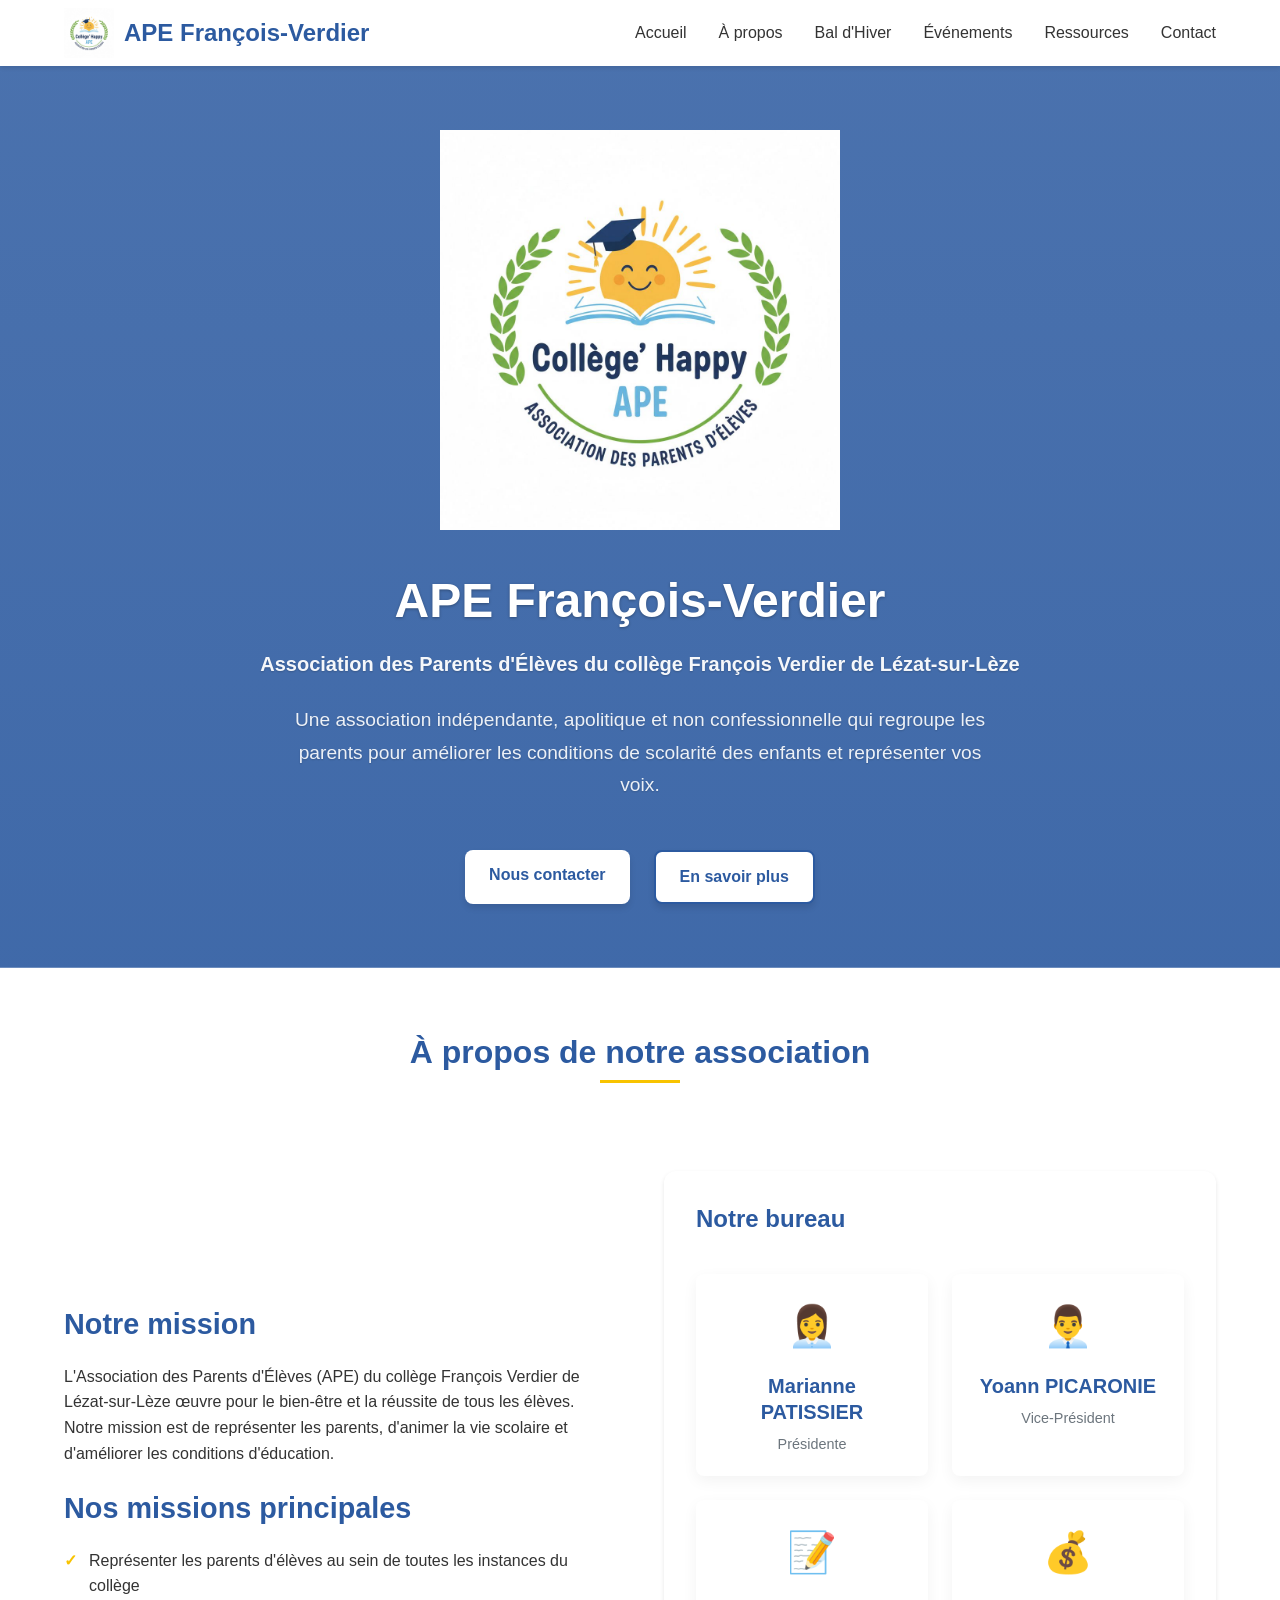
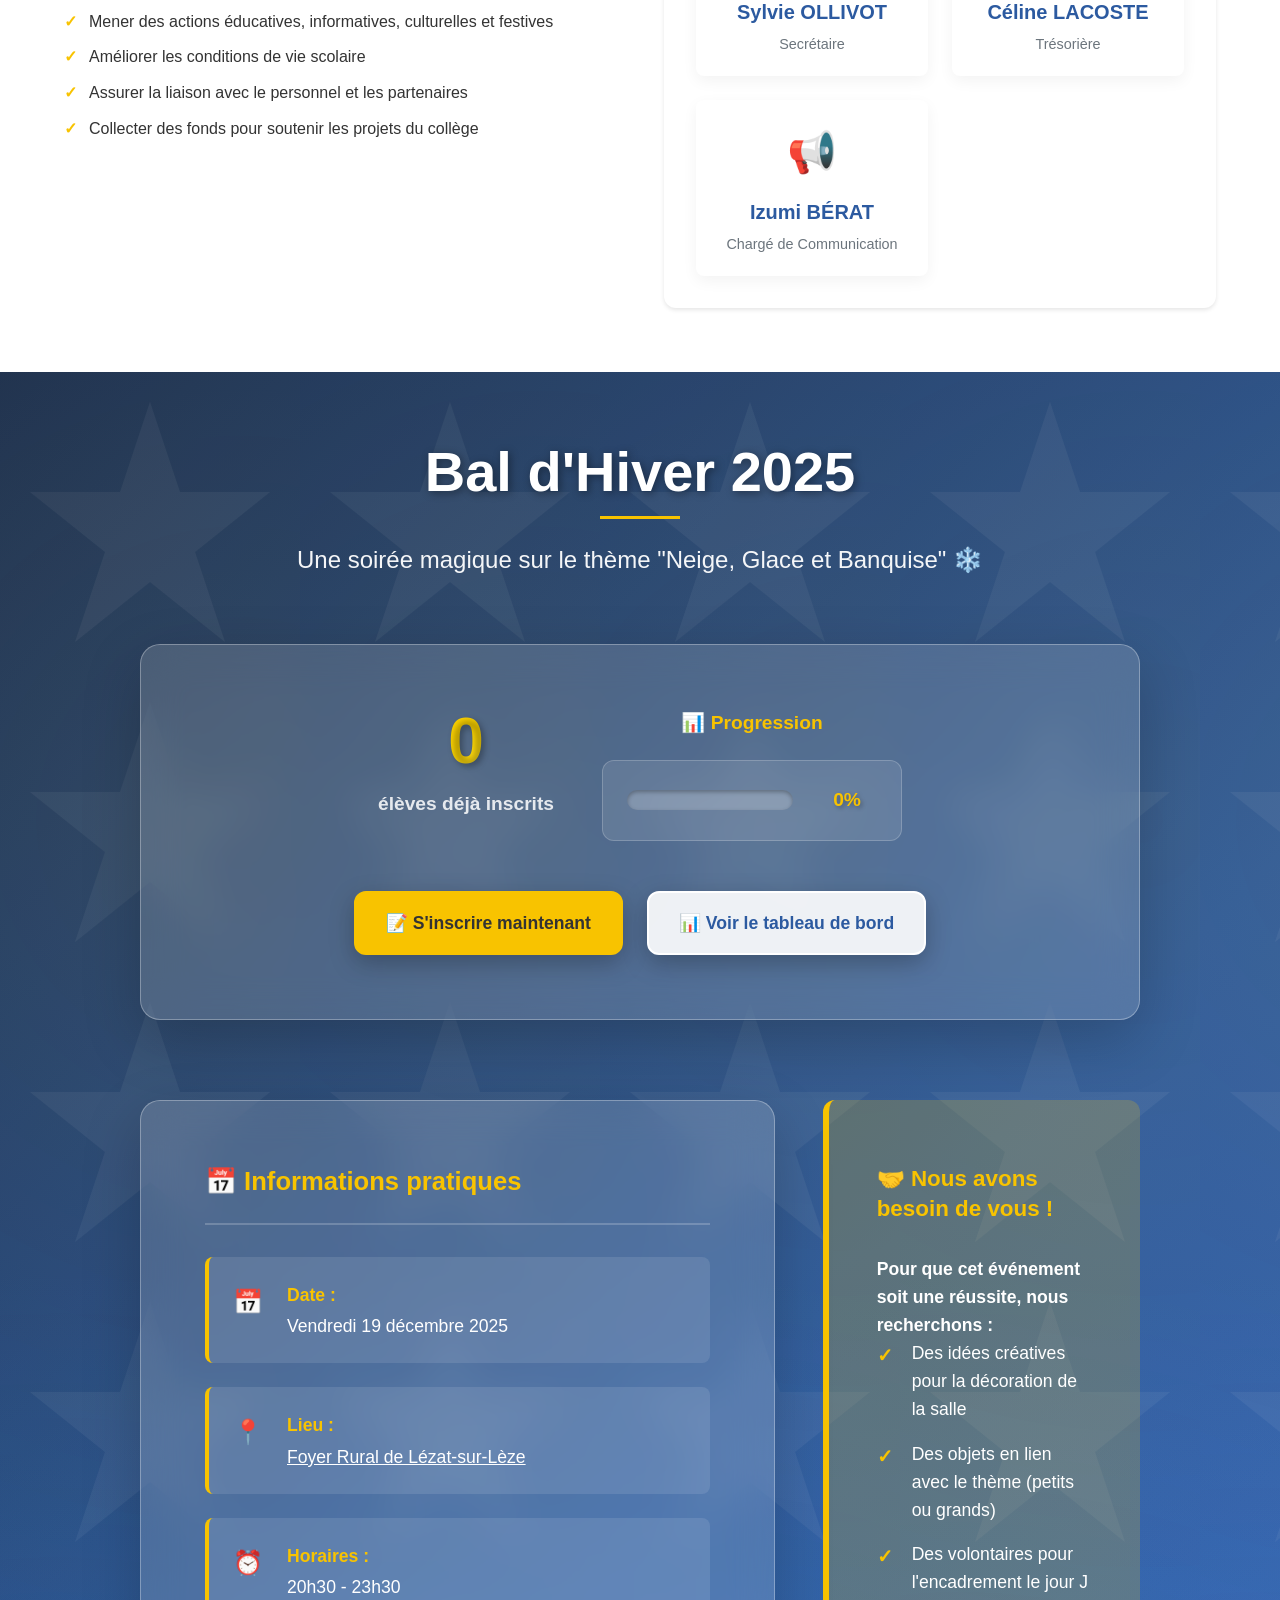
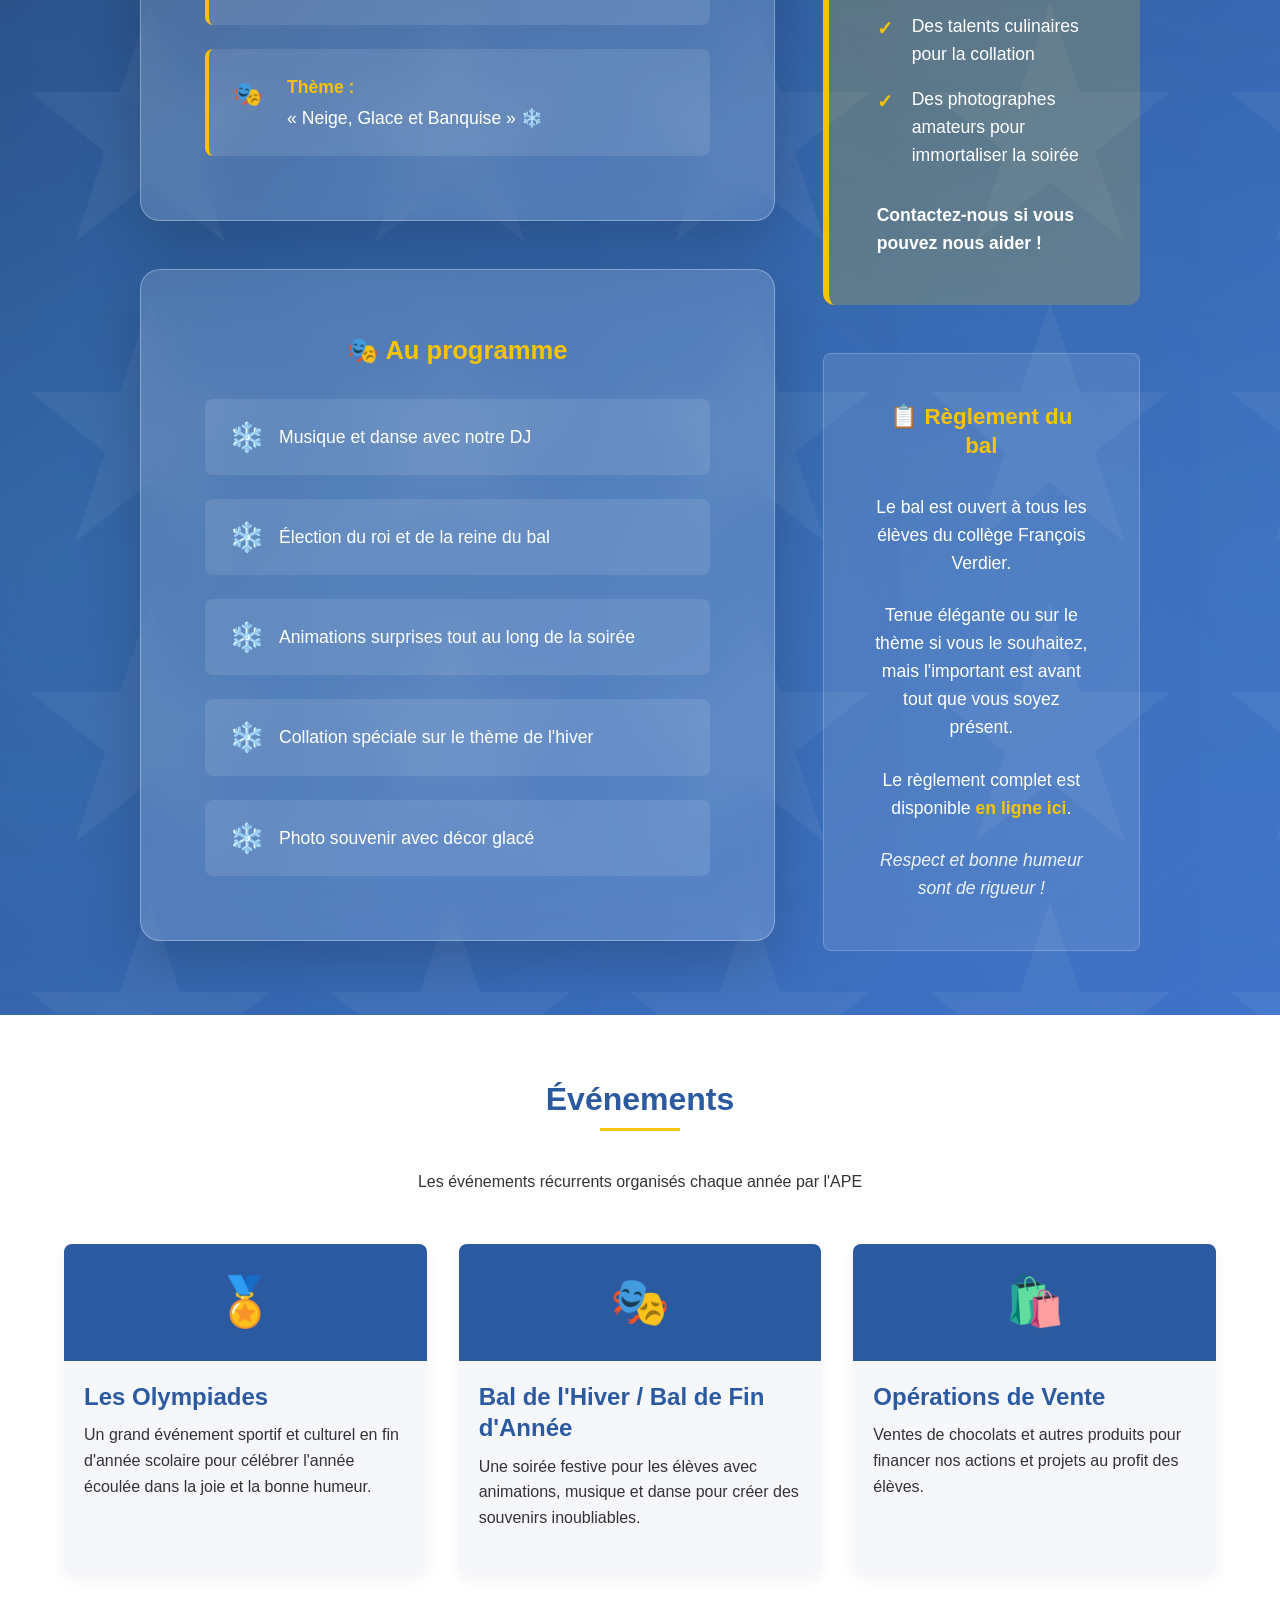
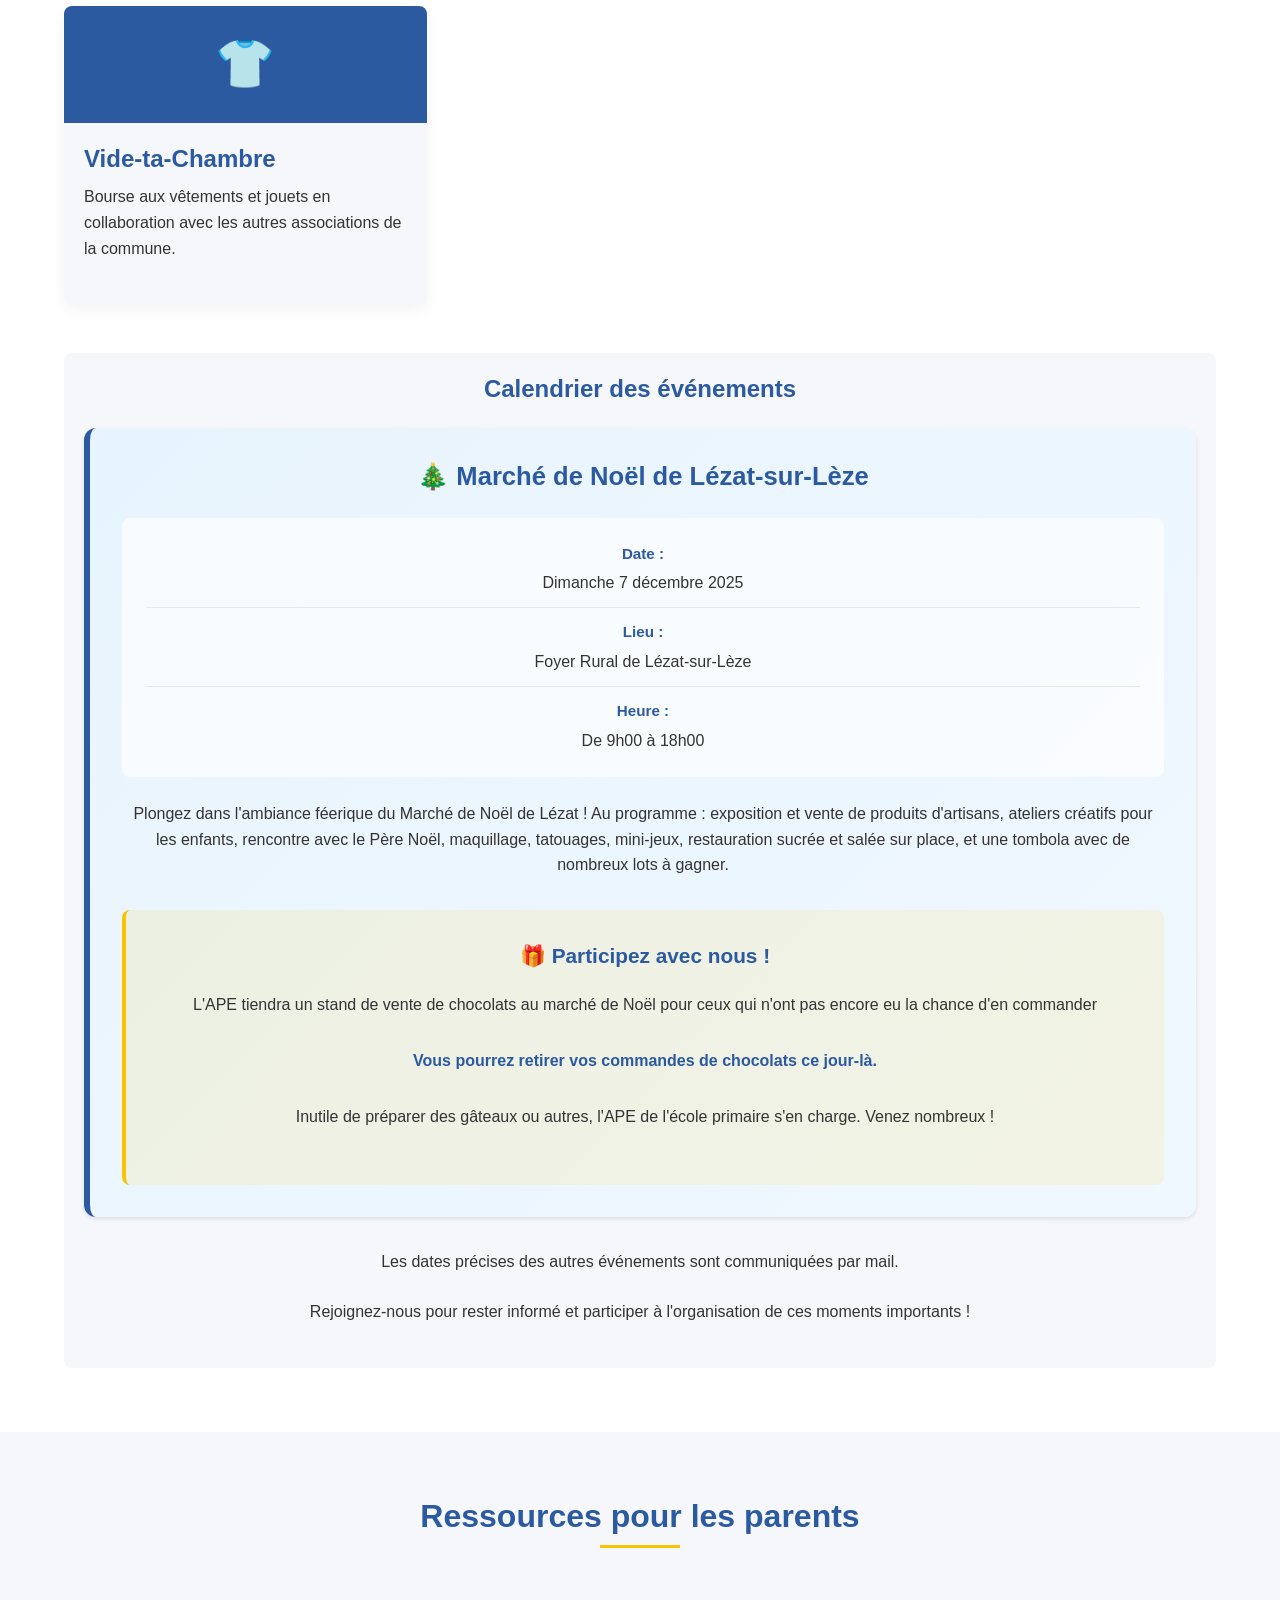
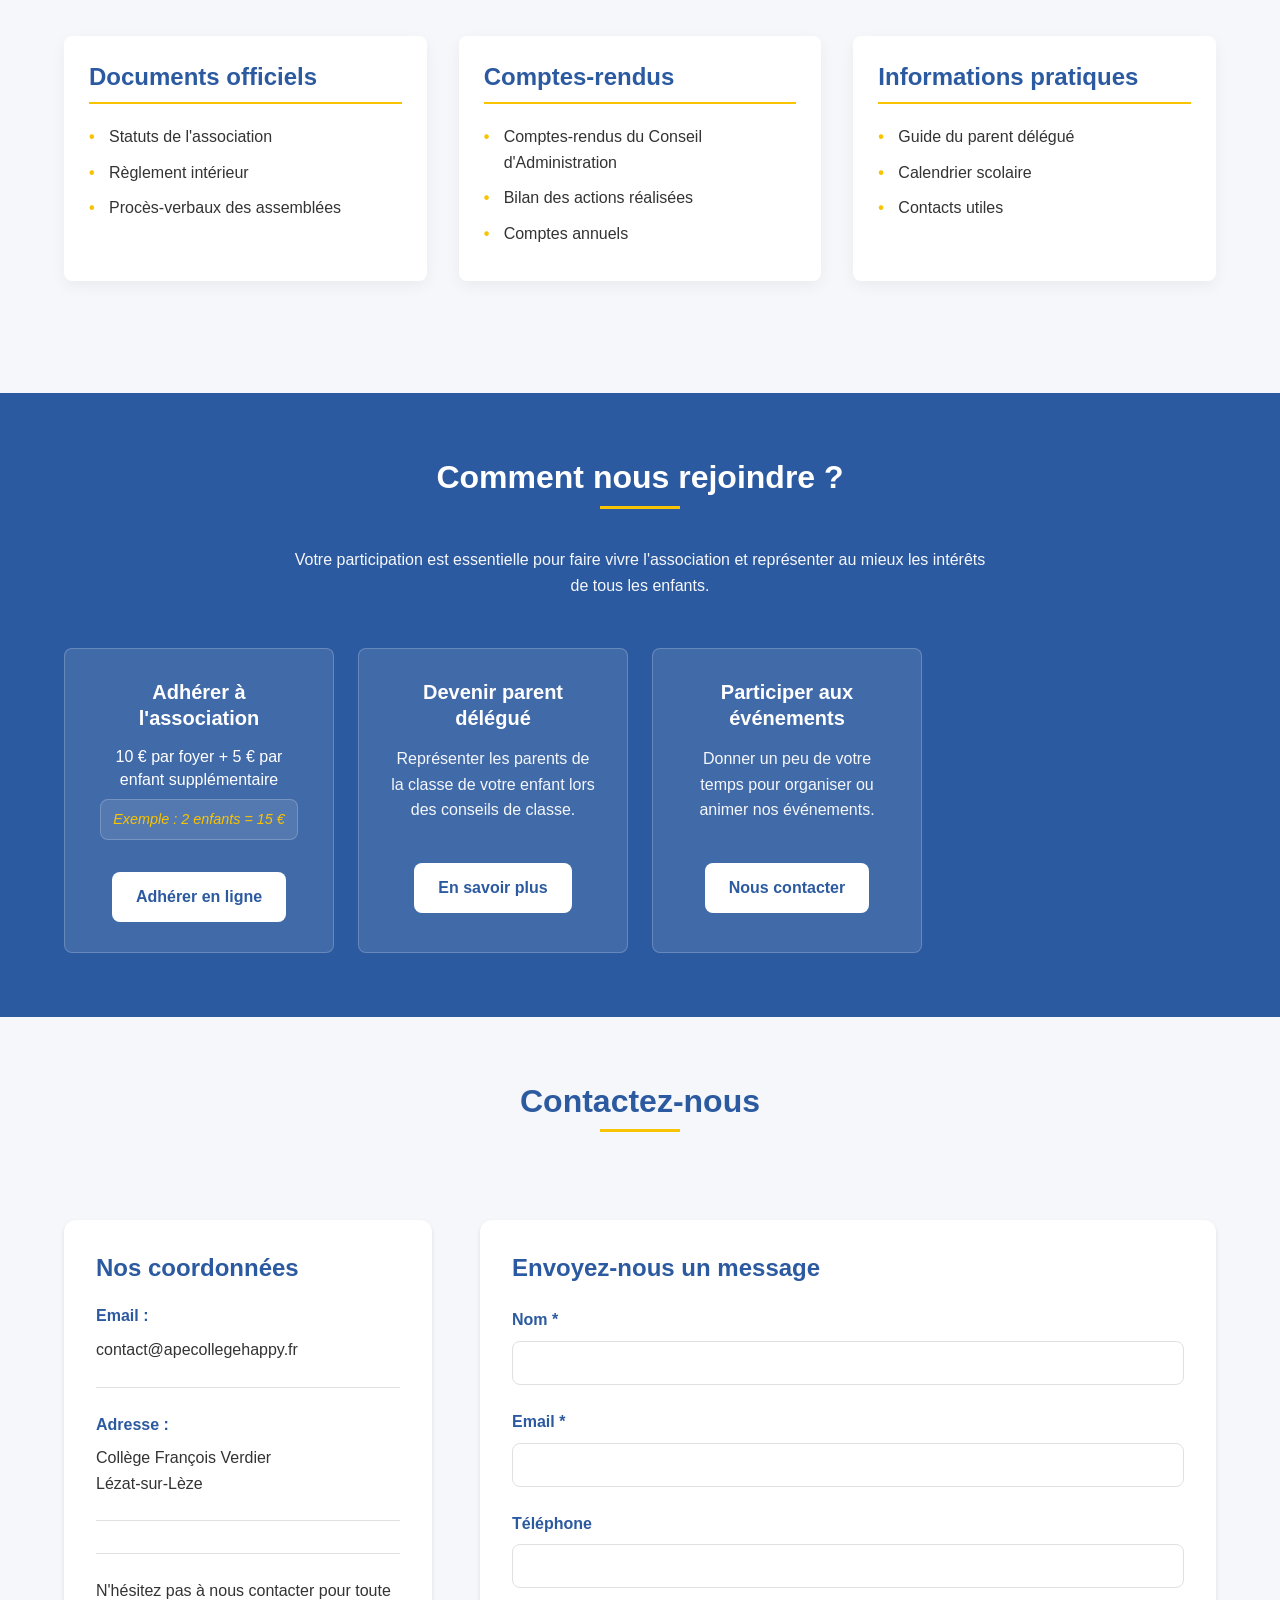
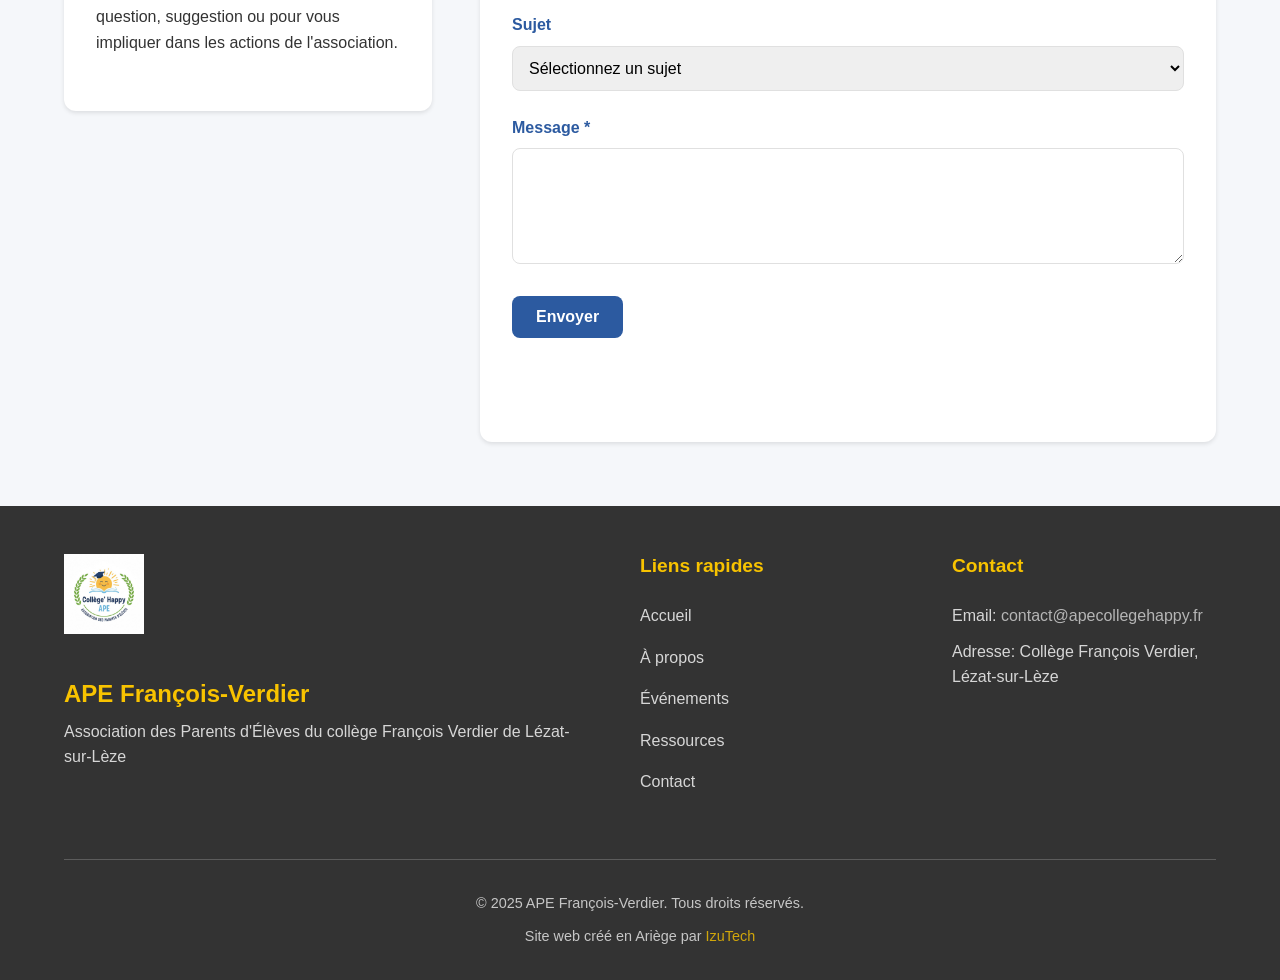
==== index.html @ 696722e6 "Update index.html" ====
<!DOCTYPE html>
<html lang="fr">
<head>
    <meta charset="UTF-8">
    <meta name="viewport" content="width=device-width, initial-scale=1.0">
    <meta name="theme-color" content="#2c5aa0">
    
    <!-- ESSENTIAL SEO IMPROVEMENTS -->
    <meta name="description" content="APE François-Verdier - Association des Parents d'Élèves du collège François Verdier à Lézat-sur-Lèze. Informations, événements, adhésion et contact pour les parents.">
    
    <link rel="preload" href="images/logo.png" as="image">

    <!-- Favicon -->
    <link rel="icon" type="image/png" href="images/logo.png">
    <link rel="apple-touch-icon" href="images/logo.png">
    <link rel="icon" type="image/x-icon" href="images/favicon.ico">
    <link rel="shortcut icon" href="images/favicon.ico" type="image/x-icon">
    
    <!-- Fonts -->
    <link rel="preconnect" href="https://fonts.googleapis.com">
    <link rel="preconnect" href="https://fonts.gstatic.com" crossorigin>
    <link href="https://fonts.googleapis.com/css2?family=Nunito:wght@400;600;700&family=Lato:wght@300;400;700&display=swap" rel="stylesheet">
    
    <!-- CSS -->
    <link rel="stylesheet" href="styles/main.css">
    
    <!-- OPTIMIZED TITLE - Clear hierarchy with location -->
    <title>APE François-Verdier - Association Parents d'Élèves | Collège Lézat-sur-Lèze</title>
</head>
<body>
    <!-- Skip to main content -->
    <a href="#main-content" class="skip-link">Aller au contenu principal</a>
    
    <!-- CLEAN ORIGINAL NAVIGATION - Better for homepage -->
    <header class="header">
        <div class="container">
            <div class="header-content">
                <div class="logo">
                    <img src="images/logo.png" alt="APE François-Verdier - Association des Parents d'Élèves" width="50" height="50">
                    <h1>APE François-Verdier</h1>
                </div>
                <button class="menu-toggle" aria-label="Ouvrir le menu" aria-expanded="false">
                    <span></span>
                    <span></span>
                    <span></span>
                </button>
                <nav class="navigation" aria-label="Navigation principale">
                    <ul class="nav-list">
                        <li><a href="#accueil" class="nav-link">Accueil</a></li>
                        <li><a href="#a-propos" class="nav-link">À propos</a></li>
                        <li><a href="#bal-d-hiver" class="nav-link">Bal d'Hiver</a></li>
                        <li><a href="#evenements" class="nav-link">Événements</a></li>
                        <li><a href="#ressources" class="nav-link">Ressources</a></li>
                        <li><a href="#contact" class="nav-link">Contact</a></li>
                    </ul>
                </nav>
            </div>
        </div>
    </header>

    <main id="main-content">
        <!-- Hero Section -->
        <section id="accueil" class="hero">
            <div class="container">
                <div class="hero-content">
                    <div class="hero-logo">
                        <img src="images/logo.png" alt="APE François-Verdier - Association des Parents d'Élèves" width="400" height="400">
                    </div>
                    <h1>APE François-Verdier</h1>
                    <p class="hero-subtitle">Association des Parents d'Élèves du collège François Verdier de Lézat-sur-Lèze</p>
                    <p class="hero-description">Une association indépendante, apolitique et non confessionnelle qui regroupe les parents pour améliorer les conditions de scolarité des enfants et représenter vos voix.</p>
                    <div class="hero-actions">
                        <a href="#contact" class="btn btn-primary">Nous contacter</a>
                        <a href="#a-propos" class="btn btn-secondary">En savoir plus</a>
                    </div>
                </div>
            </div>
        </section>

        <!-- About Section -->
        <section id="a-propos" class="about">
            <div class="container">
                <div class="section-header">
                    <h2>À propos de notre association</h2>
                </div>
                <div class="about-content">
                    <div class="about-text">
                        <h3>Notre mission</h3>
                        <p>L'Association des Parents d'Élèves (APE) du collège François Verdier de Lézat-sur-Lèze œuvre pour le bien-être et la réussite de tous les élèves. Notre mission est de représenter les parents, d'animer la vie scolaire et d'améliorer les conditions d'éducation.</p>
                        
                        <div class="missions">
                            <h3>Nos missions principales</h3>
                            <ul class="missions-list">
                                <li>Représenter les parents d'élèves au sein de toutes les instances du collège</li>
                                <li>Mener des actions éducatives, informatives, culturelles et festives</li>
                                <li>Améliorer les conditions de vie scolaire</li>
                                <li>Assurer la liaison avec le personnel et les partenaires</li>
                                <li>Collecter des fonds pour soutenir les projets du collège</li>
                            </ul>
                        </div>
                    </div>
                    
                    <div class="team-section">
                        <h3>Notre bureau</h3>
                        <div class="team-grid">
                            <div class="team-member">
                                <div class="member-icon">👩‍💼</div>
                                <h4>Marianne PATISSIER</h4>
                                <p>Présidente</p>
                            </div>
                            <div class="team-member">
                                <div class="member-icon">👨‍💼</div>
                                <h4>Yoann PICARONIE</h4>
                                <p>Vice-Président</p>
                            </div>
                            <div class="team-member">
                                <div class="member-icon">📝</div>
                                <h4>Sylvie OLLIVOT</h4>
                                <p>Secrétaire</p>
                            </div>
                            <div class="team-member">
                                <div class="member-icon">💰</div>
                                <h4>Céline LACOSTE</h4>
                                <p>Trésorière</p>
                            </div>
                            <div class="team-member">
                                <div class="member-icon">📢</div>
                                <h4>Izumi BÉRAT</h4>
                                <p>Chargé de Communication</p>
                            </div>
                        </div>
                    </div>
                </div>
            </div>
        </section>
        
       <!-- Bal d'Hiver Section -->
        <section id="bal-d-hiver" class="bal-section">
            <div class="container">
                <div class="section-header">
                    <h2>Bal d'Hiver 2025</h2>
                    <p>Une soirée magique sur le thème "Neige, Glace et Banquise" ❄️</p>
                </div>
                
                <div class="bal-hero-single">
                    <!-- Registration Banner -->
                    <div class="registration-banner">
                        <div class="registration-stats">
                            <div class="counter-display">
                                <div class="counter-number" id="bal-total-registrations">0</div>
                                <p class="counter-label">élèves déjà inscrits</p>
                            </div>
                            <div class="progress-section">
                                <h4>📊 Progression</h4>
                                <div class="counter-progress">
                                    <div class="progress-bar">
                                        <div class="progress-fill" id="bal-progress-fill"></div>
                                    </div>
                                    <span id="bal-progress-text">0%</span>
                                </div>
                            </div>
                        </div>
                        
                        <div class="registration-actions-compact">
                            <a href="/inscription-bal-2025.html" class="btn btn-primary" target="_blank" rel="noopener">
                                📝 S'inscrire maintenant
                            </a>
                            <a href="dashboard.html" class="btn btn-secondary">
                                📊 Voir le tableau de bord
                            </a>
                        </div>
                    </div>
                    
                    <!-- Content Grid -->
                    <div class="bal-content-grid">
                        <!-- Main Content -->
                        <div class="bal-main-content">
                            <!-- Event Details -->
                            <div class="event-details-card">
                                <div class="event-details-header">
                                    <h3>📅 Informations pratiques</h3>
                                </div>
                                <div class="details-grid">
                                    <div class="detail-item">
                                        <div class="detail-icon">📅</div>
                                        <div class="detail-content">
                                            <strong>Date :</strong>
                                            <span>Vendredi 19 décembre 2025</span>
                                        </div>
                                    </div>
                                    <div class="detail-item">
                                        <div class="detail-icon">📍</div>
                                        <div class="detail-content">
                                            <strong>Lieu :</strong>
                                            <span><a href="https://maps.app.goo.gl/Zr9aNzRpJP9hLUvaA" target="_blank" rel="noopener noreferrer" style="color: inherit; text-decoration: underline;">Foyer Rural de Lézat-sur-Lèze</a></span>
                                        </div>
                                    </div>
                                    <div class="detail-item">
                                        <div class="detail-icon">⏰</div>
                                        <div class="detail-content">
                                            <strong>Horaires :</strong>
                                            <span>20h30 - 23h30</span>
                                        </div>
                                    </div>
                                    <div class="detail-item">
                                        <div class="detail-icon">🎭</div>
                                        <div class="detail-content">
                                            <strong>Thème :</strong>
                                            <span>« Neige, Glace et Banquise » ❄️</span>
                                        </div>
                                    </div>
                                </div>
                            </div>
                            
                            <!-- Program Section -->
                            <div class="program-section">
                                <h3>🎭 Au programme</h3>
                                <ul class="program-list">
                                    <li>Musique et danse avec notre DJ</li>
                                    <li>Élection du roi et de la reine du bal</li>
                                    <li>Animations surprises tout au long de la soirée</li>
                                    <li>Collation spéciale sur le thème de l'hiver</li>
                                    <li>Photo souvenir avec décor glacé</li>
                                </ul>
                            </div>
                        </div>
                        
                        <!-- Sidebar -->
                        <div class="bal-sidebar">
                            <!-- Help Request -->
                            <div class="help-request">
                                <h4>🤝 Nous avons besoin de vous !</h4>
                                <p>Pour que cet événement soit une réussite, nous recherchons :</p>
                                <ul>
                                    <li>Des idées créatives pour la décoration de la salle</li>
                                    <li>Des objets en lien avec le thème (petits ou grands)</li>
                                    <li>Des volontaires pour l'encadrement le jour J</li>
                                    <li>Des talents culinaires pour la collation</li>
                                    <li>Des photographes amateurs pour immortaliser la soirée</li>
                                </ul>
                                <p><strong>Contactez-nous si vous pouvez nous aider !</strong></p>
                            </div>
                            
                            <!-- Rules Section -->
                            <div class="rules-section">
                                <h4>📋 Règlement du bal</h4>
                                <p>Le bal est ouvert à tous les élèves du collège François Verdier.</p>
                                <p>Tenue élégante ou sur le thème si vous le souhaitez, mais l'important est avant tout que vous soyez présent.</p>
                                <p>Le règlement complet est disponible <a href="https://apecollegehappy.fr/reglement-bal-hiver-2025" target="_blank" rel="noopener" style="color: var(--accent); text-decoration: none; font-weight: 600;">en ligne ici</a>.</p>
                                <p><em>Respect et bonne humeur sont de rigueur !</em></p>
                            </div>
                        </div>
                    </div>
                </div>
            </div>
        </section>
        
        <!-- Events Section -->
        <section id="evenements" class="events">
            <div class="container">
                <div class="section-header">
                    <h2>Événements</h2>
                    <p>Les événements récurrents organisés chaque année par l'APE</p>
                </div>
                <div class="events-grid">
                    <div class="event-card">
                        <div class="event-icon">🏅</div>
                        <div class="event-content">
                            <h3>Les Olympiades</h3>
                            <p>Un grand événement sportif et culturel en fin d'année scolaire pour célébrer l'année écoulée dans la joie et la bonne humeur.</p>
                        </div>
                    </div>
                    <div class="event-card">
                        <div class="event-icon">🎭</div>
                        <div class="event-content">
                            <h3>Bal de l'Hiver / Bal de Fin d'Année</h3>
                            <p>Une soirée festive pour les élèves avec animations, musique et danse pour créer des souvenirs inoubliables.</p>
                        </div>
                    </div>
                    <div class="event-card">
                        <div class="event-icon">🛍️</div>
                        <div class="event-content">
                            <h3>Opérations de Vente</h3>
                            <p>Ventes de chocolats et autres produits pour financer nos actions et projets au profit des élèves.</p>
                        </div>
                    </div>
                    <div class="event-card">
                        <div class="event-icon">👕</div>
                        <div class="event-content">
                            <h3>Vide-ta-Chambre</h3>
                            <p>Bourse aux vêtements et jouets en collaboration avec les autres associations de la commune.</p>
                        </div>
                    </div>
                </div>
                
                <div class="calendar-section">
                <h3>Calendrier des événements</h3>
                <div class="noel-event">
                    <h4>🎄 Marché de Noël de Lézat-sur-Lèze</h4>
                    <div class="event-details">
                        <div class="detail-row">
                            <span class="detail-label">Date :</span>
                            <span class="detail-value">Dimanche 7 décembre 2025</span>
                        </div>
                        <div class="detail-row">
                            <span class="detail-label">Lieu :</span>
                            <span class="detail-value">Foyer Rural de Lézat-sur-Lèze</span>
                        </div>
                        <div class="detail-row">
                            <span class="detail-label">Heure :</span>
                            <span class="detail-value">De 9h00 à 18h00</span>
                        </div>
                    </div>
                    <div class="event-description">
                        <p>Plongez dans l'ambiance féerique du Marché de Noël de Lézat ! Au programme : exposition et vente de produits d'artisans, ateliers créatifs pour les enfants, rencontre avec le Père Noël, maquillage, tatouages, mini-jeux, restauration sucrée et salée sur place, et une tombola avec de nombreux lots à gagner.</p>
                    </div>
                    
                    <div class="participation-call">
                        <h5>🎁 Participez avec nous !</h5>
                        <p>L'APE tiendra un stand de vente de chocolats au marché de Noël pour ceux qui n'ont pas encore eu la chance d'en commander</p>
                        <p><strong>Vous pourrez retirer vos commandes de chocolats ce jour-là.</strong></p>
                        <p>Inutile de préparer des gâteaux ou autres, l'APE de l'école primaire s'en charge. Venez nombreux !</p>
                    </div>
                </div>
                <p>Les dates précises des autres événements sont communiquées par mail.</p>
                <p>Rejoignez-nous pour rester informé et participer à l'organisation de ces moments importants !</p>
            </div>
        </section>

        <!-- Resources Section -->
        <section id="ressources" class="resources">
            <div class="container">
                <div class="section-header">
                    <h2>Ressources pour les parents</h2>
                </div>
                <div class="resources-grid">
                    <div class="resource-card">
                        <h3>Documents officiels</h3>
                        <ul class="resource-list">
                            <li>Statuts de l'association</li>
                            <li>Règlement intérieur</li>
                            <li>Procès-verbaux des assemblées</li>
                        </ul>
                    </div>
                    <div class="resource-card">
                        <h3>Comptes-rendus</h3>
                        <ul class="resource-list">
                            <li>Comptes-rendus du Conseil d'Administration</li>
                            <li>Bilan des actions réalisées</li>
                            <li>Comptes annuels</li>
                        </ul>
                    </div>
                    <div class="resource-card">
                        <h3>Informations pratiques</h3>
                        <ul class="resource-list">
                            <li>Guide du parent délégué</li>
                            <li>Calendrier scolaire</li>
                            <li>Contacts utiles</li>
                        </ul>
                    </div>
                </div>
            </div>
        </section>

        <!-- Join Section -->
        <section class="join">
            <div class="container">
                <div class="section-header">
                    <h2>Comment nous rejoindre ?</h2>
                    <p>Votre participation est essentielle pour faire vivre l'association et représenter au mieux les intérêts de tous les enfants.</p>
                </div>
                <div class="get-involved">
                    <div class="involvement-options">
                        <div class="involvement-option">
                            <h4>Adhérer à l'association</h4>
                            <div class="pricing-compact">
                                <div class="pricing-details">10 € par foyer + 5 € par enfant supplémentaire</div>
                                <div class="pricing-example">Exemple : 2 enfants = 15 €</div>
                            </div>
                            <a href="https://forms.gle/ZmdAJbNqXuFoZiEKA" class="btn btn-primary" target="_blank" rel="noopener">Adhérer en ligne</a>
                        </div>
                        <div class="involvement-option">
                            <h4>Devenir parent délégué</h4>
                            <p>Représenter les parents de la classe de votre enfant lors des conseils de classe.</p>
                            <a href="#contact" class="btn btn-primary">En savoir plus</a>
                        </div>
                        <div class="involvement-option">
                            <h4>Participer aux événements</h4>
                            <p>Donner un peu de votre temps pour organiser ou animer nos événements.</p>
                            <a href="#contact" class="btn btn-primary">Nous contacter</a>
                        </div>
                    </div>
                </div>
            </div>
        </section>

        <!-- Contact Section -->
        <section id="contact" class="contact">
            <div class="container">
                <div class="section-header">
                    <h2>Contactez-nous</h2>
                </div>
                <div class="contact-content">
                    <div class="contact-info">
                        <h3>Nos coordonnées</h3>
                        <div class="contact-item">
                            <strong>Email :</strong>
                            <a href="mailto:contact@apecollegehappy.fr">contact@apecollegehappy.fr</a>
                        </div>
                        <div class="contact-item">
                            <strong>Adresse :</strong>
                            <span>Collège François Verdier<br>Lézat-sur-Lèze</span>
                        </div>
                        <div class="contact-note">
                            <p>N'hésitez pas à nous contacter pour toute question, suggestion ou pour vous impliquer dans les actions de l'association.</p>
                        </div>
                    </div>
                    
                    <div class="contact-form-container">
                        <h3>Envoyez-nous un message</h3>
                        <form id="contact-form" class="contact-form" action="https://formspree.io/f/xanaqpvq" method="POST">
                            <div class="form-group">
                                <label for="name">Nom *</label>
                                <input type="text" id="name" name="name" required>
                            </div>
                            
                            <div class="form-group">
                                <label for="email">Email *</label>
                                <input type="email" id="email" name="email" required>
                            </div>
                            
                            <div class="form-group">
                                <label for="phone">Téléphone</label>
                                <input type="tel" id="phone" name="phone">
                            </div>
                            
                            <div class="form-group">
                                <label for="subject">Sujet</label>
                                <select id="subject" name="subject">
                                    <option value="">Sélectionnez un sujet</option>
                                    <option value="adhesion">Adhésion à l'association</option>
                                    <option value="delegue">Devenir parent délégué</option>
                                    <option value="evenement">Participation à un événement</option>
                                    <option value="question">Question générale</option>
                                    <option value="suggestion">Suggestion</option>
                                </select>
                            </div>
                            
                            <div class="form-group">
                                <label for="message">Message *</label>
                                <textarea id="message" name="message" rows="5" required></textarea>
                            </div>
                            
                            <!-- Honeypot field for spam protection -->
                            <div class="form-group honeypot">
                                <label for="website">Site web</label>
                                <input type="text" id="website" name="website" tabindex="-1">
                            </div>
                            
                            <button type="submit" class="btn btn-primary">Envoyer</button>
                        </form>
                        <div id="form-message"></div>
                    </div>
                </div>
            </div>
        </section>
    </main>

    <!-- Footer -->
    <footer class="footer">
        <div class="container">
            <div class="footer-content">
                <div class="footer-about">
                    <div class="footer-logo">
                        <img src="images/logo.png" alt="APE François-Verdier" width="80" height="80">
                    </div>
                    <h3>APE François-Verdier</h3>
                    <p>Association des Parents d'Élèves du collège François Verdier de Lézat-sur-Lèze</p>
                </div>
                
                <div class="footer-links">
                    <h4>Liens rapides</h4>
                    <ul>
                        <li><a href="#accueil">Accueil</a></li>
                        <li><a href="#a-propos">À propos</a></li>
                        <li><a href="#evenements">Événements</a></li>
                        <li><a href="#ressources">Ressources</a></li>
                        <li><a href="#contact">Contact</a></li>
                    </ul>
                </div>
                
                <div class="footer-contact">
                    <h4>Contact</h4>
                    <p>Email: <a href="mailto:contact@apecollegehappy.fr">contact@apecollegehappy.fr</a></p>
                    <p>Adresse: Collège François Verdier, Lézat-sur-Lèze</p>
                </div>
            </div>
            
            <div class="footer-bottom">
                <p>&copy; 2025 APE François-Verdier. Tous droits réservés.</p>
                <div class="footer-attribution">
                    <p>Site web créé en Ariège par <a href="https://web.izutech.fr" target="_blank" rel="noopener">IzuTech</a></p>
                </div>
            </div>
        </div>
    </footer>

    <!-- JavaScript -->
    <script src="scripts/main.js?v=1.1"></script>
    <script src="scripts/bal-counter.js?v=1.0"></script>
    
    <!-- ESSENTIAL STRUCTURED DATA ONLY -->
    <script type="application/ld+json">
    {
        "@context": "https://schema.org",
        "@type": "Organization",
        "name": "APE François-Verdier",
        "description": "Association des Parents d'Élèves du collège François Verdier de Lézat-sur-Lèze",
        "url": "https://apecollegehappy.fr/",
        "email": "contact@apecollegehappy.fr",
        "address": {
            "@type": "PostalAddress",
            "addressLocality": "Lézat-sur-Lèze",
            "addressCountry": "FR"
        }
    }
    </script>
</body>
</html>
---- styles/main.css ----
/* CSS Variables - Blue Color Scheme with Yellow Accents */
:root {
    --primary: #2c5aa0;
    --secondary: #4a7bc8;
    --accent: #f8c300;
    --light: #f5f7fa;
    --dark: #333;
    --gray: #6c757d;
    --neutral-white: #FFFFFF;
    --neutral-light: #f5f7fa;
    --neutral-medium: #E0E0E0;
    --neutral-dark: #333333;
    --text-color: #333333;
    --background-color: #f5f7fa;
    
    /* Spacing */
    --spacing-xs: 0.5rem;
    --spacing-sm: 1rem;
    --spacing-md: 1.5rem;
    --spacing-lg: 2rem;
    --spacing-xl: 3rem;
    --spacing-xxl: 4rem;
    
    /* Typography */
    --font-heading: 'Segoe UI', Tahoma, Geneva, Verdana, sans-serif;
    --font-body: 'Segoe UI', Tahoma, Geneva, Verdana, sans-serif;
    
    /* Border radius */
    --border-radius: 8px;
    --border-radius-lg: 12px;
    
    /* Shadows */
    --shadow-sm: 0 2px 4px rgba(0,0,0,0.1);
    --shadow-md: 0 4px 8px rgba(0,0,0,0.12);
    --shadow-lg: 0 8px 16px rgba(0,0,0,0.15);
    
    /* Transitions */
    --transition: all 0.3s ease;
}

/* Reset and base styles */
* {
    margin: 0;
    padding: 0;
    box-sizing: border-box;
}

html {
    scroll-behavior: smooth;
}

body {
    font-family: var(--font-body);
    font-size: 1rem;
    line-height: 1.6;
    color: var(--text-color);
    background-color: var(--background-color);
}

.container {
    width: 100%;
    max-width: 1200px;
    margin: 0 auto;
    padding: 0 var(--spacing-md);
}

/* Skip link for accessibility */
.skip-link {
    position: absolute;
    top: -40px;
    left: 6px;
    background: var(--primary);
    color: white;
    padding: 8px;
    text-decoration: none;
    z-index: 100;
    border-radius: var(--border-radius);
}

.skip-link:focus {
    top: 6px;
}

/* Typography */
h1, h2, h3, h4, h5, h6 {
    font-family: var(--font-heading);
    font-weight: 700;
    line-height: 1.3;
    margin-bottom: var(--spacing-md);
    color: var(--primary);
}

h1 {
    font-size: 2.5rem;
}

h2 {
    font-size: 2rem;
    text-align: center;
    margin-bottom: var(--spacing-xl);
    position: relative;
    display: inline-block;
}

h2::after {
    content: '';
    position: absolute;
    bottom: -10px;
    left: 50%;
    transform: translateX(-50%);
    width: 80px;
    height: 3px;
    background-color: var(--accent);
}

.section-header {
    text-align: center;
    margin-bottom: 50px;
    width: 100%;
}

.section-header h2 {
    display: inline-block;
}

h3 {
    font-size: 1.5rem;
}

h4 {
    font-size: 1.25rem;
}

p {
    margin-bottom: var(--spacing-md);
}

/* Buttons */
.btn {
    display: inline-block;
    padding: 12px 24px;
    border: none;
    border-radius: var(--border-radius);
    font-family: var(--font-body);
    font-size: 1rem;
    font-weight: 600;
    text-decoration: none;
    text-align: center;
    cursor: pointer;
    transition: var(--transition);
}

.btn-primary {
    background-color: var(--primary);
    color: var(--neutral-white);
}

.btn-primary:hover {
    background-color: var(--secondary);
    transform: translateY(-2px);
    box-shadow: var(--shadow-md);
}

.btn-secondary {
    background-color: transparent;
    border: 2px solid var(--primary);
    color: var(--primary);
}

.btn-secondary:hover {
    background-color: var(--primary);
    color: var(--neutral-white);
    transform: translateY(-2px);
    box-shadow: var(--shadow-md);
}

/* Header with mobile scroll behavior - More compact */
.header {
    background-color: var(--neutral-white);
    box-shadow: var(--shadow-sm);
    position: sticky;
    top: 0;
    z-index: 100;
    transition: transform 0.3s ease;
    padding: 8px 0;
}

.header.hidden {
    transform: translateY(-100%);
}

.header-content {
    display: flex;
    justify-content: space-between;
    align-items: center;
    padding: 0;
}

.logo {
    display: flex;
    align-items: center;
}

.logo img {
    height: 50px;
    width: auto;
    margin-right: 10px;
    transition: height 0.3s ease;
}

.logo h1 {
    font-size: 1.5rem;
    color: var(--primary);
    margin-bottom: 0;
}

.menu-toggle {
    display: none;
    flex-direction: column;
    background: none;
    border: none;
    cursor: pointer;
    width: 30px;
    height: 24px;
    justify-content: space-between;
}

.menu-toggle span {
    display: block;
    height: 3px;
    width: 100%;
    background-color: var(--primary);
    border-radius: 2px;
    transition: var(--transition);
}

.nav-list {
    display: flex;
    list-style: none;
    gap: var(--spacing-lg);
}

.nav-link {
    color: var(--text-color);
    text-decoration: none;
    font-weight: 500;
    transition: var(--transition);
    position: relative;
    padding: 5px 0;
}

.nav-link:hover {
    color: var(--primary);
}

.nav-link::after {
    content: '';
    position: absolute;
    bottom: 0;
    left: 0;
    width: 0;
    height: 2px;
    background-color: var(--accent);
    transition: var(--transition);
}

.nav-link:hover::after {
    width: 100%;
}

/* Hero Section - Crisper white text */
.hero {
    background: linear-gradient(rgba(44, 90, 160, 0.85), rgba(44, 90, 160, 0.9)), url('https://images.unsplash.com/photo-1523050854058-8df90110c9f1?ixlib=rb-1.2.1&auto=format&fit=crop&w=1350&q=80');
    background-size: cover;
    background-position: center;
    color: var(--neutral-white);
    text-align: center;
    padding: var(--spacing-xxl) 0;
    position: relative;
    overflow: hidden;
}

.hero-logo {
    margin-bottom: var(--spacing-lg);
}

.hero-logo img {
    width: 400px;
    height: 400px;
    object-fit: contain;
    max-width: 80%;
    height: auto;
}

.hero h1 {
    color: var(--neutral-white);
    margin-bottom: var(--spacing-sm);
    position: relative;
    font-size: 3rem;
    text-shadow: 0 1px 3px rgba(0,0,0,0.3);
    font-weight: 700;
}

.hero-subtitle {
    font-size: 1.25rem;
    margin-bottom: var(--spacing-md);
    opacity: 0.95;
    position: relative;
    font-weight: 600;
    text-shadow: 0 1px 2px rgba(0,0,0,0.2);
}

.hero-description {
    max-width: 700px;
    margin: 0 auto var(--spacing-xl);
    font-size: 1.2rem;
    opacity: 0.9;
    position: relative;
    line-height: 1.7;
    text-shadow: 0 1px 2px rgba(0,0,0,0.2);
}

.hero-actions {
    display: flex;
    gap: var(--spacing-md);
    justify-content: center;
    flex-wrap: wrap;
    position: relative;
}

.hero .btn {
    background-color: white;
    color: var(--primary);
    font-weight: 600;
    box-shadow: 0 4px 6px rgba(0,0,0,0.1);
}

.hero .btn:hover {
    background-color: var(--accent);
    color: var(--dark);
    transform: translateY(-3px);
    box-shadow: 0 6px 12px rgba(0,0,0,0.15);
}

/* Sections common styles */
section {
    padding: var(--spacing-xxl) 0;
}

section:nth-child(even) {
    background-color: var(--neutral-white);
}

/* About Section */
.about-content {
    display: grid;
    grid-template-columns: 1fr 1fr;
    gap: var(--spacing-xl);
    align-items: center;
}

.about-text h3 {
    font-size: 1.8rem;
    color: var(--primary);
    margin-bottom: 20px;
}

.missions-list {
    margin-bottom: var(--spacing-lg);
    list-style: none;
    padding-left: 0;
}

.missions-list li {
    position: relative;
    padding-left: 25px;
    margin-bottom: 10px;
    line-height: 1.6;
    display: block;
}

.missions-list li::before {
    content: '✓';
    color: var(--accent);
    font-weight: bold;
    position: absolute;
    left: 0;
}

.team-section {
    background-color: var(--neutral-white);
    padding: var(--spacing-lg);
    border-radius: var(--border-radius-lg);
    box-shadow: var(--shadow-sm);
}

.team-grid {
    display: grid;
    grid-template-columns: repeat(auto-fill, minmax(200px, 1fr));
    gap: var(--spacing-md);
    margin-top: 40px;
}

.team-member {
    text-align: center;
    background-color: var(--neutral-white);
    padding: 20px;
    border-radius: var(--border-radius);
    box-shadow: 0 5px 15px rgba(0, 0, 0, 0.05);
    transition: var(--transition);
}

.team-member:hover {
    transform: translateY(-5px);
}

.member-icon {
    font-size: 2.5rem;
    color: var(--primary);
    margin-bottom: 15px;
}

.team-member h4 {
    margin-bottom: var(--spacing-xs);
    color: var(--primary);
}

.team-member p {
    color: var(--gray);
    font-size: 0.9rem;
    margin-bottom: 0;
}

/* Bal d'Hiver Section - Premium Single Column Layout */
.bal-section {
    background: linear-gradient(135deg, #1a2f52 0%, #2c5aa0 50%, #3d6ec8 100%);
    color: white;
    padding: var(--spacing-xxl) 0;
    position: relative;
    overflow: hidden;
}

.bal-section::before {
    content: '';
    position: absolute;
    top: 0;
    left: 0;
    right: 0;
    bottom: 0;
    background: 
        radial-gradient(circle at 20% 80%, rgba(120, 219, 226, 0.1) 0%, transparent 50%),
        radial-gradient(circle at 80% 20%, rgba(248, 195, 0, 0.08) 0%, transparent 50%),
        url('data:image/svg+xml,<svg xmlns="http://www.w3.org/2000/svg" viewBox="0 0 100 100" fill="white" opacity="0.05"><path d="M50 10L60 40H90L65 60L75 90L50 70L25 90L35 60L10 40H40Z"/></svg>');
    background-size: 300px;
    animation: snowflakes 30s linear infinite;
}

@keyframes snowflakes {
    0% { transform: translateY(-100px) rotate(0deg); }
    100% { transform: translateY(100vh) rotate(360deg); }
}

@keyframes shimmer {
    0% { left: -100%; }
    100% { left: 100%; }
}

.bal-section .section-header {
    position: relative;
    z-index: 2;
    text-align: center;
    margin-bottom: var(--spacing-xxl);
}

.bal-section .section-header h2 {
    color: white;
    font-size: 3.5rem;
    margin-bottom: var(--spacing-lg);
    text-shadow: 2px 2px 8px rgba(0,0,0,0.4);
    font-weight: 800;
}

.bal-section .section-header p {
    color: rgba(255,255,255,0.95);
    font-size: 1.5rem;
    max-width: 700px;
    margin: 0 auto;
    line-height: 1.6;
    font-weight: 300;
}

/* New Single Column Layout */
.bal-hero-single {
    display: flex;
    flex-direction: column;
    gap: var(--spacing-xl);
    max-width: 1000px;
    margin: 0 auto;
    position: relative;
    z-index: 2;
}

/* Registration Banner - Top Section - UPDATED LAYOUT */
.registration-banner {
    background: rgba(255, 255, 255, 0.15);
    padding: var(--spacing-xxl);
    border-radius: 20px;
    backdrop-filter: blur(20px);
    border: 1px solid rgba(255, 255, 255, 0.3);
    box-shadow: 0 20px 60px rgba(0, 0, 0, 0.2);
    display: flex;
    flex-direction: column;
    gap: var(--spacing-xl);
    align-items: center;
    margin-bottom: var(--spacing-lg);
    transition: var(--transition);
    text-align: center;
}

.registration-banner:hover {
    transform: translateY(-5px);
    box-shadow: 0 30px 80px rgba(0, 0, 0, 0.3);
}

.registration-stats {
    display: flex;
    align-items: center;
    justify-content: center;
    gap: var(--spacing-xl);
    width: 100%;
}

.counter-display {
    text-align: center;
}

.counter-number {
    font-size: 4rem;
    font-weight: 800;
    color: transparent;
    background: linear-gradient(135deg, var(--accent), #ffd700, #ffed4e);
    -webkit-background-clip: text;
    background-clip: text;
    line-height: 1;
    text-shadow: 3px 3px 6px rgba(0,0,0,0.3);
    display: block;
}

.counter-label {
    font-size: 1.2rem;
    opacity: 0.95;
    margin-top: var(--spacing-sm);
    font-weight: 600;
    color: rgba(255,255,255,0.9);
}

.progress-section {
    flex: 1;
    max-width: 300px;
}

.progress-section h4 {
    color: var(--accent);
    margin-bottom: var(--spacing-md);
    font-size: 1.2rem;
    display: flex;
    align-items: center;
    justify-content: center;
    gap: var(--spacing-sm);
}

.counter-progress {
    display: flex;
    align-items: center;
    gap: var(--spacing-md);
    background: rgba(255, 255, 255, 0.1);
    padding: var(--spacing-md);
    border-radius: var(--border-radius-lg);
    border: 1px solid rgba(255, 255, 255, 0.2);
}

.counter-progress .progress-bar {
    flex: 1;
    height: 20px;
    background: rgba(255, 255, 255, 0.2);
    border-radius: 10px;
    overflow: hidden;
    box-shadow: inset 0 2px 4px rgba(0,0,0,0.3);
}

.counter-progress .progress-fill {
    height: 100%;
    background: linear-gradient(90deg, var(--accent), #ffd700, #ffed4e);
    border-radius: 10px;
    transition: width 0.8s cubic-bezier(0.34, 1.56, 0.64, 1);
    position: relative;
    overflow: hidden;
}

.counter-progress .progress-fill::after {
    content: '';
    position: absolute;
    top: 0;
    left: -100%;
    width: 100%;
    height: 100%;
    background: linear-gradient(90deg, transparent, rgba(255,255,255,0.6), transparent);
    animation: shimmer 2s infinite;
}

.counter-progress span {
    font-weight: 700;
    color: var(--accent);
    min-width: 60px;
    font-size: 1.2rem;
    text-shadow: 2px 2px 4px rgba(0,0,0,0.3);
}

.registration-actions-compact {
    display: flex;
    gap: var(--spacing-md);
    justify-content: center;
    width: 100%;
}

/* IMPROVED BUTTON VISIBILITY */
.registration-actions-compact .btn {
    padding: 16px 30px;
    font-size: 1.1rem;
    font-weight: 700;
    border-radius: var(--border-radius-lg);
    display: flex;
    align-items: center;
    gap: var(--spacing-sm);
    text-decoration: none;
    white-space: nowrap;
    transition: var(--transition);
    box-shadow: 0 8px 25px rgba(0,0,0,0.25);
    min-width: 220px;
    justify-content: center;
}

.registration-actions-compact .btn-primary {
    background-color: var(--accent);
    color: var(--dark);
    border: 2px solid var(--accent);
}

.registration-actions-compact .btn-primary:hover {
    background-color: #ffd700;
    color: var(--dark);
    transform: translateY(-3px) scale(1.05);
    box-shadow: 0 15px 35px rgba(0,0,0,0.35);
}

.registration-actions-compact .btn-secondary {
    background-color: rgba(255, 255, 255, 0.9);
    color: var(--primary);
    border: 2px solid var(--neutral-white);
    font-weight: 700;
}

.registration-actions-compact .btn-secondary:hover {
    background-color: var(--neutral-white);
    color: var(--primary);
    transform: translateY(-3px) scale(1.05);
    box-shadow: 0 15px 35px rgba(0,0,0,0.35);
    border-color: var(--accent);
}

/* Content Grid - Below the Banner */
.bal-content-grid {
    display: grid;
    grid-template-columns: 2fr 1fr;
    gap: var(--spacing-xl);
    align-items: start;
}

/* Main Content Area */
.bal-main-content {
    display: flex;
    flex-direction: column;
    gap: var(--spacing-xl);
}

/* Event Details Card */
.event-details-card {
    background: rgba(255, 255, 255, 0.15);
    padding: var(--spacing-xxl);
    border-radius: 20px;
    backdrop-filter: blur(20px);
    border: 1px solid rgba(255, 255, 255, 0.3);
    box-shadow: 0 20px 60px rgba(0, 0, 0, 0.2);
    transition: var(--transition);
}

.event-details-card:hover {
    transform: translateY(-5px);
    box-shadow: 0 30px 80px rgba(0, 0, 0, 0.3);
}

.event-details-header {
    display: flex;
    align-items: center;
    gap: var(--spacing-md);
    margin-bottom: var(--spacing-lg);
    padding-bottom: var(--spacing-md);
    border-bottom: 2px solid rgba(255, 255, 255, 0.2);
}

.event-details-header h3 {
    color: var(--accent);
    margin: 0;
    font-size: 1.6rem;
    font-weight: 700;
}

.details-grid {
    display: grid;
    grid-template-columns: repeat(auto-fit, minmax(250px, 1fr));
    gap: var(--spacing-md);
}

.detail-item {
    display: flex;
    align-items: flex-start;
    gap: var(--spacing-md);
    padding: var(--spacing-md);
    background: rgba(255, 255, 255, 0.1);
    border-radius: var(--border-radius);
    transition: all 0.3s ease;
    border-left: 4px solid var(--accent);
}

.detail-item:hover {
    background: rgba(255, 255, 255, 0.15);
    transform: translateY(-2px);
}

.detail-icon {
    font-size: 1.5rem;
    flex-shrink: 0;
    margin-top: 2px;
}

.detail-content {
    flex: 1;
}

.detail-content strong {
    color: var(--accent);
    font-weight: 700;
    display: block;
    margin-bottom: 4px;
    font-size: 1.1rem;
}

.detail-content span {
    line-height: 1.5;
    font-weight: 500;
    font-size: 1.1rem;
}

/* Program Section */
.program-section {
    background: rgba(255, 255, 255, 0.15);
    padding: var(--spacing-xxl);
    border-radius: 20px;
    backdrop-filter: blur(20px);
    border: 1px solid rgba(255, 255, 255, 0.3);
    box-shadow: 0 20px 60px rgba(0, 0, 0, 0.2);
    transition: var(--transition);
}

.program-section:hover {
    transform: translateY(-5px);
    box-shadow: 0 30px 80px rgba(0, 0, 0, 0.3);
}

.program-section h3 {
    color: var(--accent);
    margin-bottom: var(--spacing-lg);
    text-align: center;
    font-size: 1.6rem;
    display: flex;
    align-items: center;
    justify-content: center;
    gap: var(--spacing-md);
    font-weight: 700;
}

.program-list {
    list-style: none;
    padding-left: 0;
    margin-bottom: 0;
    display: grid;
    gap: var(--spacing-md);
}

.program-list li {
    position: relative;
    padding: var(--spacing-md) var(--spacing-md) var(--spacing-md) 70px;
    background: rgba(255, 255, 255, 0.1);
    border-radius: var(--border-radius);
    transition: all 0.3s ease;
    line-height: 1.6;
    font-size: 1.1rem;
    border-left: 4px solid transparent;
}

.program-list li:hover {
    background: rgba(255, 255, 255, 0.15);
    border-left-color: var(--accent);
    transform: translateX(5px);
}

.program-list li::before {
    content: '❄️';
    position: absolute;
    left: 20px;
    top: 50%;
    transform: translateY(-50%);
    font-size: 1.8rem;
}

/* Sidebar - Help & Rules */
.bal-sidebar {
    display: flex;
    flex-direction: column;
    gap: var(--spacing-xl);
}

.help-request {
    background: rgba(248, 195, 0, 0.2);
    padding: var(--spacing-xl);
    border-radius: var(--border-radius-lg);
    border-left: 6px solid var(--accent);
    transition: var(--transition);
}

.help-request:hover {
    transform: translateY(-3px);
    box-shadow: 0 15px 35px rgba(0,0,0,0.2);
}

.help-request h4 {
    color: var(--accent);
    margin-top: var(--spacing-sm);
    margin-bottom: var(--spacing-lg);
    font-size: 1.4rem;
    display: flex;
    align-items: center;
    gap: var(--spacing-md);
    font-weight: 700;
}

.help-request ul {
    margin-left: 0;
    margin-bottom: var(--spacing-lg);
    display: grid;
    gap: var(--spacing-sm);
    list-style: none;
    padding-left: 0;
}

.help-request li {
    position: relative;
    padding-left: 35px;
    line-height: 1.6;
    font-size: 1.1rem;
}

.help-request li::before {
    content: '✓';
    color: var(--accent);
    font-weight: bold;
    font-size: 1.2rem;
    position: absolute;
    left: 0;
    top: 2px;
}

.help-request p {
    margin-bottom: 0;
    line-height: 1.6;
    font-size: 1.1rem;
    font-weight: 600;
}

.rules-section {
    background: rgba(255, 255, 255, 0.1);
    padding: var(--spacing-xl);
    border-radius: var(--border-radius);
    text-align: center;
    border: 1px solid rgba(255, 255, 255, 0.2);
    transition: var(--transition);
}

.rules-section:hover {
    transform: translateY(-3px);
    box-shadow: 0 15px 35px rgba(0,0,0,0.15);
}

.rules-section h4 {
    color: var(--accent);
    margin-bottom: var(--spacing-lg);
    font-size: 1.4rem;
    display: flex;
    align-items: center;
    justify-content: center;
    gap: var(--spacing-md);
    font-weight: 700;
}

.rules-section p {
    margin-bottom: var(--spacing-md);
    line-height: 1.6;
    font-size: 1.1rem;
}

.rules-section p:last-child {
    margin-bottom: 0;
    font-style: italic;
    opacity: 0.9;
}

/* Events Section */
.events {
    background-color: var(--neutral-white);
}

.events-grid {
    display: grid;
    grid-template-columns: repeat(auto-fill, minmax(300px, 1fr));
    gap: var(--spacing-lg);
    margin-bottom: var(--spacing-xl);
}

.event-card {
    background-color: var(--light);
    border-radius: var(--border-radius);
    overflow: hidden;
    box-shadow: 0 5px 15px rgba(0, 0, 0, 0.05);
    transition: var(--transition);
}

.event-card:hover {
    transform: translateY(-5px);
}

.event-icon {
    font-size: 3rem;
    padding: 20px;
    background-color: var(--primary);
    color: white;
    text-align: center;
}

.event-content {
    padding: 20px;
}

.event-content h3 {
    color: var(--primary);
    margin-bottom: 10px;
}

.calendar-section {
    text-align: center;
    margin-top: 40px;
    padding: 20px;
    background-color: var(--light);
    border-radius: var(--border-radius);
}

/* Marché de Noël Event Styles */
.noel-event {
    background: linear-gradient(135deg, #e8f4fd 0%, #f0f8ff 100%);
    border-radius: var(--border-radius-lg);
    padding: var(--spacing-lg);
    margin-bottom: var(--spacing-lg);
    border-left: 6px solid #2c5aa0;
    box-shadow: var(--shadow-sm);
    transition: var(--transition);
}

.noel-event:hover {
    transform: translateY(-3px);
    box-shadow: var(--shadow-md);
}

.noel-event h4 {
    color: #2c5aa0;
    font-size: 1.6rem;
    margin-bottom: var(--spacing-md);
    text-align: center;
    line-height: 1.3;
}

.event-details {
    background: rgba(255, 255, 255, 0.7);
    padding: var(--spacing-md);
    border-radius: var(--border-radius);
    margin-bottom: var(--spacing-md);
}

.detail-row {
    display: flex;
    flex-direction: column;
    margin-bottom: 12px;
    padding-bottom: 12px;
    border-bottom: 1px solid rgba(44, 90, 160, 0.1);
}

.detail-row:last-child {
    margin-bottom: 0;
    padding-bottom: 0;
    border-bottom: none;
}

.detail-label {
    font-weight: 700;
    color: #2c5aa0;
    margin-bottom: 4px;
    font-size: 0.95rem;
}

.detail-value {
    color: var(--text-color);
    font-weight: 500;
}

.event-description {
    margin-bottom: var(--spacing-lg);
}

.event-description p {
    line-height: 1.6;
    margin-bottom: 0;
    text-align: center;
}

.participation-call {
    background: rgba(248, 195, 0, 0.1);
    padding: var(--spacing-lg);
    border-radius: var(--border-radius);
    border-left: 4px solid var(--accent);
    transition: var(--transition);
    text-align: center;
}

.participation-call:hover {
    transform: translateY(-2px);
    box-shadow: 0 4px 12px rgba(0,0,0,0.1);
}

.participation-call h5 {
    color: var(--primary);
    font-size: 1.3rem;
    margin-bottom: var(--spacing-md);
    display: flex;
    align-items: center;
    justify-content: center;
    gap: var(--spacing-sm);
}

.participation-call p {
    margin-bottom: var(--spacing-md);
    line-height: 1.5;
}

.participation-call strong {
    color: var(--primary);
    display: inline-block;
    margin: 8px 0;
}

.contact-cta {
    margin-top: var(--spacing-lg);
    padding-top: var(--spacing-md);
    border-top: 2px dashed rgba(44, 90, 160, 0.2);
}

.contact-cta p {
    margin-bottom: var(--spacing-md);
    font-weight: 600;
    color: var(--primary);
}

.email-btn {
    display: inline-flex;
    align-items: center;
    gap: 8px;
    padding: 12px 20px;
    background-color: var(--primary);
    color: white;
    text-decoration: none;
    border-radius: var(--border-radius);
    font-weight: 600;
    transition: var(--transition);
    margin: 0 auto;
}

.email-btn:hover {
    background-color: var(--secondary);
    transform: translateY(-2px);
    color: white;
}

/* Resources Section */
.resources-grid {
    display: grid;
    grid-template-columns: repeat(auto-fill, minmax(300px, 1fr));
    gap: var(--spacing-lg);
    margin-bottom: var(--spacing-xl);
}

.resource-card {
    background-color: var(--neutral-white);
    padding: 25px;
    border-radius: var(--border-radius);
    box-shadow: 0 5px 15px rgba(0, 0, 0, 0.05);
}

.resource-card h3 {
    color: var(--primary);
    margin-bottom: 20px;
    padding-bottom: 10px;
    border-bottom: 2px solid var(--accent);
}

.resource-list {
    list-style: none;
    padding-left: 0;
}

.resource-list li {
    margin-bottom: 10px;
    position: relative;
    padding-left: 20px;
}

.resource-list li::before {
    content: '•';
    position: absolute;
    left: 0;
    color: var(--accent);
    font-weight: bold;
}

/* Join Section - Expert UI/UX with Perfect Contrast - FIXED */
section.join {
    background-color: var(--primary);
    color: var(--neutral-white);
    text-align: center;
}

section.join .section-header h2 {
    color: var(--neutral-white);
}

section.join .section-header h2::after {
    background-color: var(--accent);
}

section.join .section-header p {
    color: var(--neutral-light);
    max-width: 700px;
    margin: 0 auto;
}

section.join .get-involved {
    background-color: transparent;
    padding: 0;
    border-radius: 0;
    box-shadow: none;
    border-left: none;
}

section.join .involvement-options {
    display: grid;
    grid-template-columns: repeat(auto-fill, minmax(250px, 1fr));
    gap: var(--spacing-md);
    margin-top: var(--spacing-lg);
}

section.join .involvement-option {
    background-color: rgba(255, 255, 255, 0.1);
    padding: 30px;
    border-radius: var(--border-radius);
    transition: var(--transition);
    text-align: center;
    border: 1px solid rgba(255, 255, 255, 0.2);
}

section.join .involvement-option:hover {
    transform: translateY(-8px);
    box-shadow: var(--shadow-lg);
    border-color: var(--accent);
    background-color: rgba(255, 255, 255, 0.15);
}

section.join .involvement-option h4 {
    color: var(--neutral-white);
    margin-bottom: 15px;
}

section.join .involvement-option p {
    color: var(--neutral-light);
    margin-bottom: var(--spacing-md);
}

section.join .involvement-option .btn {
    background-color: var(--neutral-white);
    color: var(--primary);
    margin-top: var(--spacing-sm);
    width: auto;
}

section.join .involvement-option .btn:hover {
    background-color: var(--accent);
    color: var(--dark);
}

/* Compact Pricing Styles - Updated for light background */
section.join .pricing-compact {
    margin-bottom: var(--spacing-sm);
    text-align: center;
}

section.join .pricing-details {
    font-size: 1rem;
    color: var(--neutral-white);
    margin-bottom: 0.5rem;
    line-height: 1.4;
}

section.join .pricing-example {
    font-size: 0.9rem;
    font-style: italic;
    color: var(--accent);
    background-color: rgba(255, 255, 255, 0.1);
    padding: 8px 12px;
    border-radius: var(--border-radius);
    display: inline-block;
    border: 1px solid rgba(255, 255, 255, 0.2);
}

/* Contact Section */
.contact-content {
    display: grid;
    grid-template-columns: 1fr 2fr;
    gap: var(--spacing-xl);
}

.contact-info {
    background-color: var(--neutral-white);
    padding: var(--spacing-lg);
    border-radius: var(--border-radius-lg);
    box-shadow: var(--shadow-sm);
    height: fit-content;
    border-top: none;
}

.contact-info h3 {
    font-size: 1.5rem;
    color: var(--primary);
    margin-bottom: 20px;
}

.contact-item {
    margin-bottom: var(--spacing-md);
    padding-bottom: var(--spacing-md);
    border-bottom: 1px solid var(--neutral-medium);
}

.contact-item:last-of-type {
    border-bottom: none;
}

.contact-item strong {
    display: block;
    margin-bottom: var(--spacing-xs);
    color: var(--primary);
}

.contact-item a {
    color: var(--text-color);
    text-decoration: none;
    transition: var(--transition);
}

.contact-item a:hover {
    color: var(--primary);
}

.contact-note {
    margin-top: var(--spacing-lg);
    padding-top: var(--spacing-md);
    border-top: 1px solid var(--neutral-medium);
}

.contact-form-container {
    background-color: var(--neutral-white);
    padding: var(--spacing-lg);
    border-radius: var(--border-radius-lg);
    box-shadow: var(--shadow-sm);
    border-top: none;
}

.form-group {
    margin-bottom: var(--spacing-md);
}

.form-group label {
    display: block;
    margin-bottom: var(--spacing-xs);
    font-weight: 600;
    color: var(--primary);
}

.form-group input,
.form-group select,
.form-group textarea {
    width: 100%;
    padding: 12px;
    border: 1px solid var(--neutral-medium);
    border-radius: var(--border-radius);
    font-family: var(--font-body);
    font-size: 1rem;
    transition: var(--transition);
}

.form-group input:focus,
.form-group select:focus,
.form-group textarea:focus {
    outline: none;
    border-color: var(--primary);
    box-shadow: 0 0 0 2px rgba(44, 90, 160, 0.2);
}

.honeypot {
    position: absolute;
    left: -5000px;
}

#form-message {
    margin-top: var(--spacing-md);
    padding: var(--spacing-md);
    border-radius: var(--border-radius);
    text-align: center;
    font-weight: 600;
}

#form-message.success {
    background-color: #d4edda;
    color: #155724;
    border: 1px solid #c3e6cb;
}

#form-message.error {
    background-color: #f8d7da;
    color: #721c24;
    border: 1px solid #f5c6cb;
}

/* Footer - Updated styling */
.footer {
    background-color: var(--dark);
    color: var(--neutral-white);
    padding: var(--spacing-xl) 0 var(--spacing-lg);
}

.footer-content {
    display: grid;
    grid-template-columns: 2fr 1fr 1fr;
    gap: var(--spacing-xl);
    margin-bottom: var(--spacing-xl);
}

.footer-about {
    display: flex;
    flex-direction: column;
}

.footer-logo {
    margin-bottom: 20px;
}

.footer-logo img {
    height: 80px;
    width: auto;
    margin-bottom: var(--spacing-sm);
}

.footer-about h3 {
    color: var(--accent);
    font-size: 1.5rem;
    margin-bottom: 10px;
}

.footer-about p {
    opacity: 0.8;
    margin-bottom: 0;
}

.footer-links h4,
.footer-contact h4 {
    color: var(--accent);
    margin-bottom: var(--spacing-md);
    font-size: 1.2rem;
}

.footer-links ul {
    list-style: none;
}

.footer-links li {
    margin-bottom: var(--spacing-sm);
}

.footer-links a {
    color: var(--neutral-white);
    text-decoration: none;
    opacity: 0.8;
    transition: var(--transition);
}

.footer-links a:hover {
    opacity: 1;
    color: var(--accent);
}

.footer-contact p {
    margin-bottom: 10px;
    opacity: 0.8;
}

.footer-contact a {
    color: var(--neutral-white);
    text-decoration: none;
    opacity: 0.8;
    transition: var(--transition);
}

.footer-contact a:hover {
    opacity: 1;
    color: var(--accent);
}

.footer-bottom {
    display: flex;
    flex-direction: column;
    align-items: center;
    padding-top: var(--spacing-lg);
    border-top: 1px solid rgba(255, 255, 255, 0.2);
    font-size: 0.9rem;
    text-align: center;
}

.footer-bottom p {
    margin-bottom: 5px;
    opacity: 0.8;
    color: rgba(255,255,255,0.9);
}

.footer-attribution {
    margin-top: 5px;
}

.footer-attribution p {
    margin-bottom: 0;
}

.footer-attribution a {
    color: var(--accent);
    text-decoration: none;
    transition: var(--transition);
}

.footer-attribution a:hover {
    color: var(--neutral-white);
}

/* Animations */
.fade-up {
    opacity: 0;
    transform: translateY(20px);
    transition: opacity 0.6s ease, transform 0.6s ease;
}

.fade-up.animate-in {
    opacity: 1;
    transform: translateY(0);
}

@media (prefers-reduced-motion: reduce) {
    .fade-up {
        transition: none;
        opacity: 1;
        transform: none;
    }
}

/* Responsive Design - Fully Integrated */
@media (max-width: 1200px) {
    .bal-content-grid {
        grid-template-columns: 1fr;
        gap: var(--spacing-lg);
    }
    
    .bal-hero-single {
        grid-template-columns: 1fr;
        gap: var(--spacing-xl);
    }
    
    .registration-widget {
        position: relative;
        top: 0;
        order: -1;
        max-width: 600px;
        margin: 0 auto;
    }
    
    .about-content {
        grid-template-columns: 1fr;
    }
    
    .contact-content {
        grid-template-columns: 1fr;
    }
    
    .footer-content {
        grid-template-columns: 1fr 1fr;
    }
    
    .involvement-options {
        grid-template-columns: repeat(auto-fit, minmax(300px, 1fr));
        gap: var(--spacing-lg);
    }
}

@media (max-width: 992px) {
    .registration-stats {
        flex-direction: column;
        gap: var(--spacing-lg);
    }
    
    .progress-section {
        max-width: 100%;
        min-width: 250px;
    }
    
    .registration-actions-compact {
        flex-wrap: wrap;
    }
    
    .bal-section .section-header h2 {
        font-size: 3rem;
    }
    
    .bal-section .section-header p {
        font-size: 1.3rem;
    }
    
    .about-content {
        grid-template-columns: 1fr;
    }
    
    .contact-content {
        grid-template-columns: 1fr;
    }
    
    .footer-content {
        grid-template-columns: 1fr 1fr;
    }
}

@media (max-width: 768px) {
    h1 {
        font-size: 2rem;
    }
    
    h2 {
        font-size: 1.75rem;
    }
    
    /* Mobile Navigation */
    .menu-toggle {
        display: flex;
    }
    
    .navigation {
        position: absolute;
        top: 100%;
        left: 0;
        width: 100%;
        background-color: var(--neutral-white);
        box-shadow: var(--shadow-md);
        transform: translateY(-10px);
        opacity: 0;
        visibility: hidden;
        transition: var(--transition);
    }
    
    .navigation.active {
        transform: translateY(0);
        opacity: 1;
        visibility: visible;
    }
    
    .nav-list {
        flex-direction: column;
        padding: var(--spacing-md);
        gap: 0;
    }
    
    .nav-link {
        display: block;
        padding: var(--spacing-sm) 0;
        border-bottom: 1px solid var(--neutral-medium);
    }
    
    .nav-link:last-child {
        border-bottom: none;
    }
    
    /* Bal d'Hiver Mobile Optimizations - UPDATED */
    .registration-stats {
        flex-direction: column;
        gap: var(--spacing-lg);
        text-align: center;
        width: 100%;
    }
    
    .counter-number {
        font-size: 3.5rem;
    }
    
    /* Mobile progress bar fixes */
    .counter-progress {
        flex-direction: column; /* Stack vertically */
        align-items: stretch;
        gap: var(--spacing-sm);
        padding: var(--spacing-md);
    }
    
    .counter-progress .progress-bar {
        flex: none; /* Remove flex growing */
        width: 100%;
        height: 20px;
        order: 1; /* Progress bar first */
    }
    
    .counter-progress span {
        order: 2; /* Percentage text second */
        text-align: center;
        margin-top: 0;
        min-width: auto;
        font-size: 1.1rem;
        font-weight: 700;
        color: var(--accent);
    }
    
    /* Ensure progress section layout is correct */
    .progress-section {
        width: 100%;
        max-width: none;
    }
    
    .progress-section h4 {
        text-align: center;
        margin-bottom: var(--spacing-md);
    }
    
    /* Make sure the progress fill is visible */
    .counter-progress .progress-fill {
        display: block !important;
        min-width: 5px; /* Always show something */
    }
    
    .registration-actions-compact {
        flex-direction: column;
        width: 100%;
        align-items: center;
        gap: var(--spacing-md);
    }
    
    .registration-actions-compact .btn {
        width: 100%;
        max-width: 280px;
        margin: 0 auto;
        text-align: center;
        display: flex;
        align-items: center;
        justify-content: center;
    }
    
    .details-grid {
        grid-template-columns: 1fr;
    }
    
    .program-list li {
        padding-left: 60px;
    }
    
    .program-list li::before {
        left: 15px;
        font-size: 1.5rem;
    }
    
    .event-details-card,
    .program-section {
        padding: var(--spacing-xl);
    }
    
    /* Hero Section Mobile */
    .hero-logo img {
        width: 300px;
        height: 300px;
    }
    
    .hero h1 {
        font-size: 2.5rem;
    }
    
    .hero-actions {
        flex-direction: column;
        align-items: center;
    }
    
    .hero-actions .btn {
        width: 100%;
        max-width: 250px;
        margin-bottom: 10px;
    }
    
    /* Marché de Noël Event Styles */
    .noel-event {
        padding: var(--spacing-md);
        margin-left: -10px;
        margin-right: -10px;
        border-radius: 12px;
    }
    
    .noel-event h4 {
        font-size: 1.4rem;
        margin-bottom: var(--spacing-sm);
    }
    
    .event-details {
        padding: var(--spacing-sm);
        margin-bottom: var(--spacing-sm);
    }
    
    .detail-row {
        margin-bottom: 10px;
        padding-bottom: 10px;
    }
    
    .detail-label {
        font-size: 0.9rem;
    }
    
    .event-description p {
        font-size: 0.95rem;
        line-height: 1.5;
        text-align: left;
    }
    
    .participation-call {
        padding: var(--spacing-md);
        text-align: left;
    }
    
    .participation-call h5 {
        font-size: 1.2rem;
        justify-content: flex-start;
    }
    
    .participation-call p {
        font-size: 0.95rem;
        margin-bottom: 12px;
    }
    
    .contact-cta {
        text-align: center;
        margin-top: var(--spacing-md);
    }
    
    .contact-cta p {
        font-size: 0.95rem;
    }
    
    .email-btn {
        width: 100%;
        max-width: 300px;
        justify-content: center;
        font-size: 0.95rem;
        padding: 14px 20px;
    }
    
    /* Other Sections Mobile */
    .calendar-section {
        padding: 15px;
        margin-top: 30px;
    }
    
    .team-grid {
        grid-template-columns: 1fr 1fr;
    }
    
    .footer-content {
        grid-template-columns: 1fr;
        gap: var(--spacing-lg);
    }
    
    .logo img {
        height: 50px;
    }
    
    /* Mobile navbar scroll behavior */
    .header {
        transition: transform 0.3s ease;
    }
    
    .header.hidden {
        transform: translateY(-100%);
    }
    
    /* Join Section Mobile */
    section.join .involvement-options {
        grid-template-columns: 1fr;
        gap: var(--spacing-lg);
    }
    
    section.join .involvement-option {
        padding: var(--spacing-lg);
    }
    
    section.join .involvement-option h4 {
        font-size: 1.3rem;
    }
    
    section.join .involvement-option p {
        font-size: 1rem;
    }
}

@media (max-width: 480px) {
    .container {
        padding: 0 var(--spacing-sm);
    }
    
    section {
        padding: var(--spacing-xl) 0;
    }
    
    /* Bal d'Hiver Mobile Small - PERFECT BUTTON CENTERING */
    .bal-section .section-header h2 {
        font-size: 2.5rem;
    }
    
    .bal-section .section-header p {
        font-size: 1.2rem;
    }
    
    .counter-number {
        font-size: 3rem;
    }
    
    .counter-label {
        font-size: 1.1rem;
    }
    
    .program-list li {
        padding-left: 50px;
        font-size: 1rem;
    }
    
    .program-list li::before {
        left: 12px;
        font-size: 1.3rem;
    }
    
    .registration-banner {
        padding: var(--spacing-lg);
    }
    
    .registration-actions-compact .btn {
        max-width: 100%;
        padding: 14px 20px;
        font-size: 1rem;
        min-width: auto;
    }
    
    .event-details-card,
    .program-section {
        padding: var(--spacing-lg);
    }
    
    /* Hero Section Mobile Small */
    .hero-logo img {
        width: 200px;
        height: 200px;
    }
    
    .hero h1 {
        font-size: 2rem;
    }
    /* Marché de Noël Event Styles */
    .noel-event {
        padding: 15px;
        border-left-width: 4px;
    }
    
    .noel-event h4 {
        font-size: 1.3rem;
    }
    
    .event-details {
        padding: 12px;
    }
    
    .participation-call {
        padding: 15px;
    }
    
    .participation-call h5 {
        font-size: 1.1rem;
    }
    
    .email-btn {
        padding: 12px 16px;
        font-size: 0.9rem;
    }
    
    /* Other Sections Mobile Small */
    .calendar-section {
        padding: 12px;
    }
    
    .calendar-section p {
        font-size: 0.9rem;
    }
    .events-grid,
    .resources-grid,
    .involvement-options {
        grid-template-columns: 1fr;
    }
    
    .team-grid {
        grid-template-columns: 1fr;
    }
    
    /* Join Section Mobile Small */
    section.join {
        padding: var(--spacing-xl) 0;
    }
    
    section.join .section-header h2 {
        font-size: 2rem;
    }
    
    section.join .section-header p {
        font-size: 1rem;
    }
    
    section.join .involvement-option {
        padding: var(--spacing-lg);
    }
    
    section.join .involvement-option h4 {
        font-size: 1.2rem;
    }
    
    section.join .pricing-details {
        font-size: 1rem;
    }
}
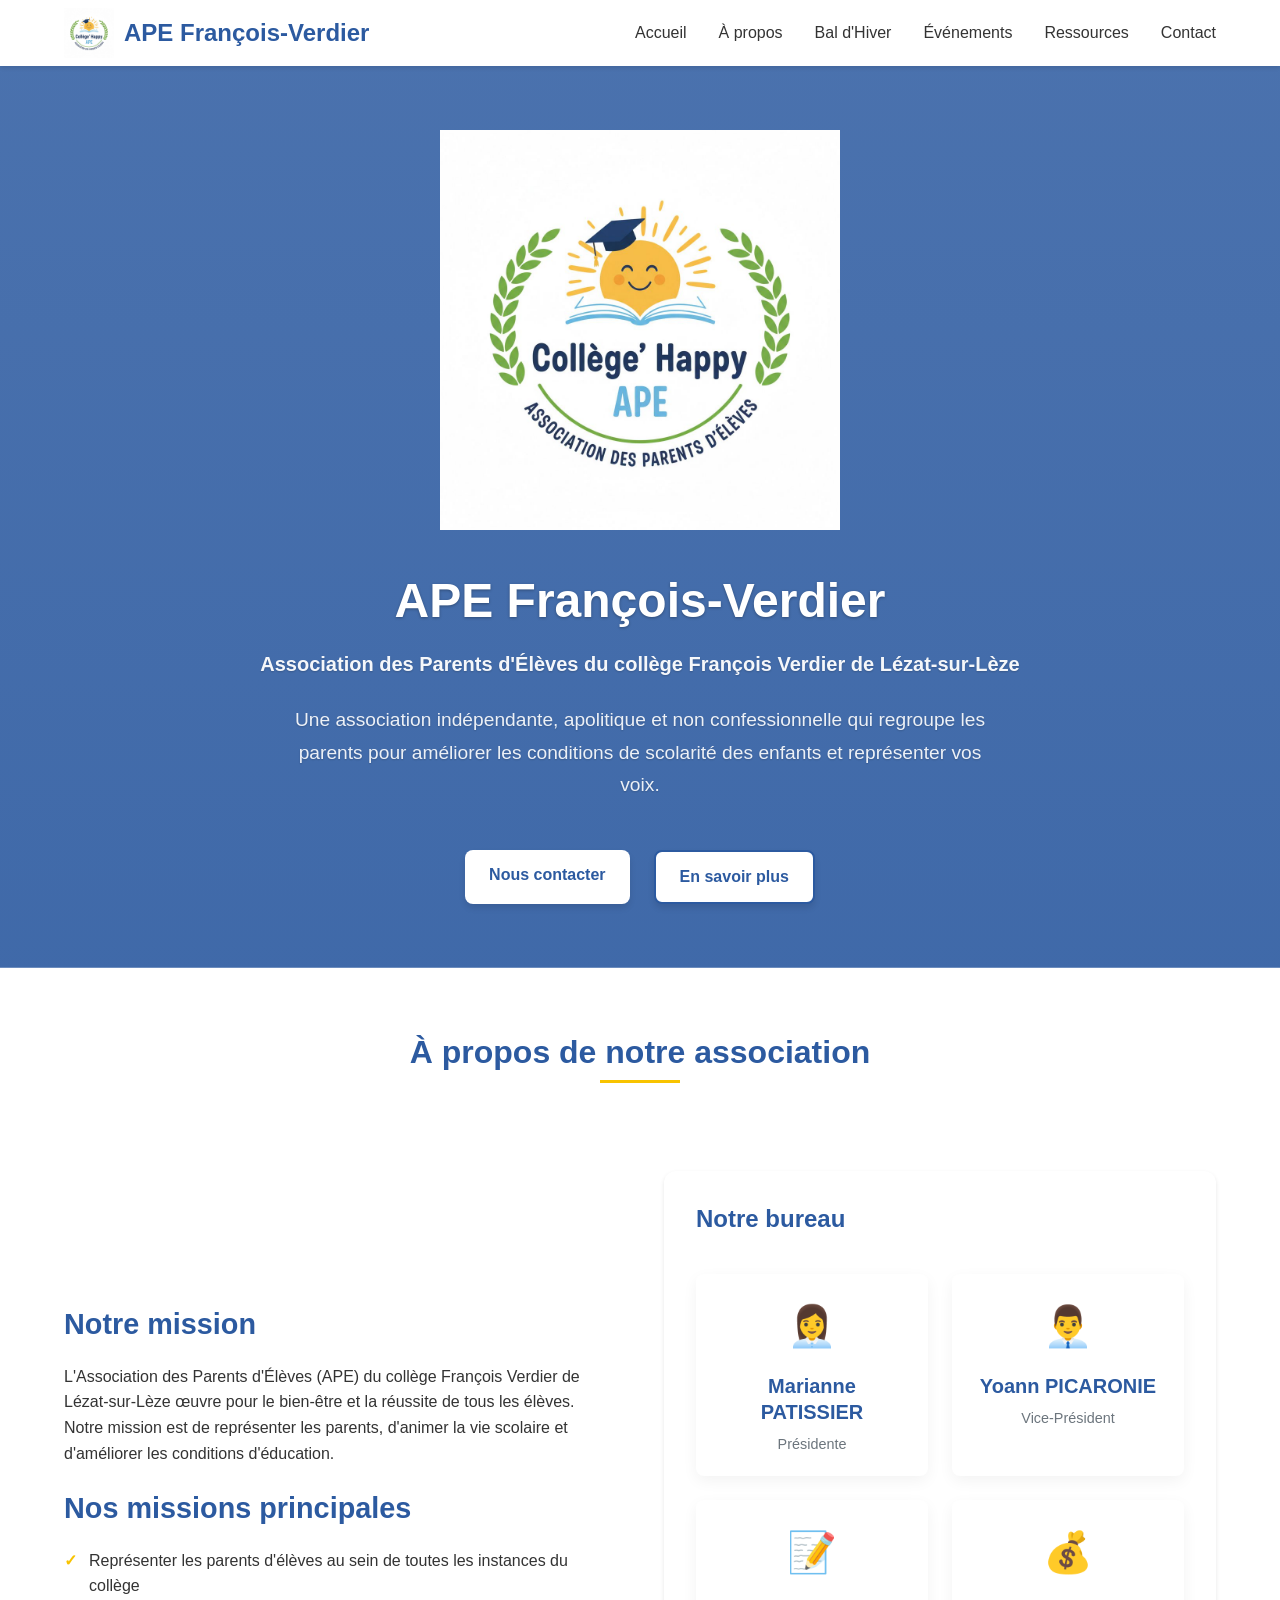
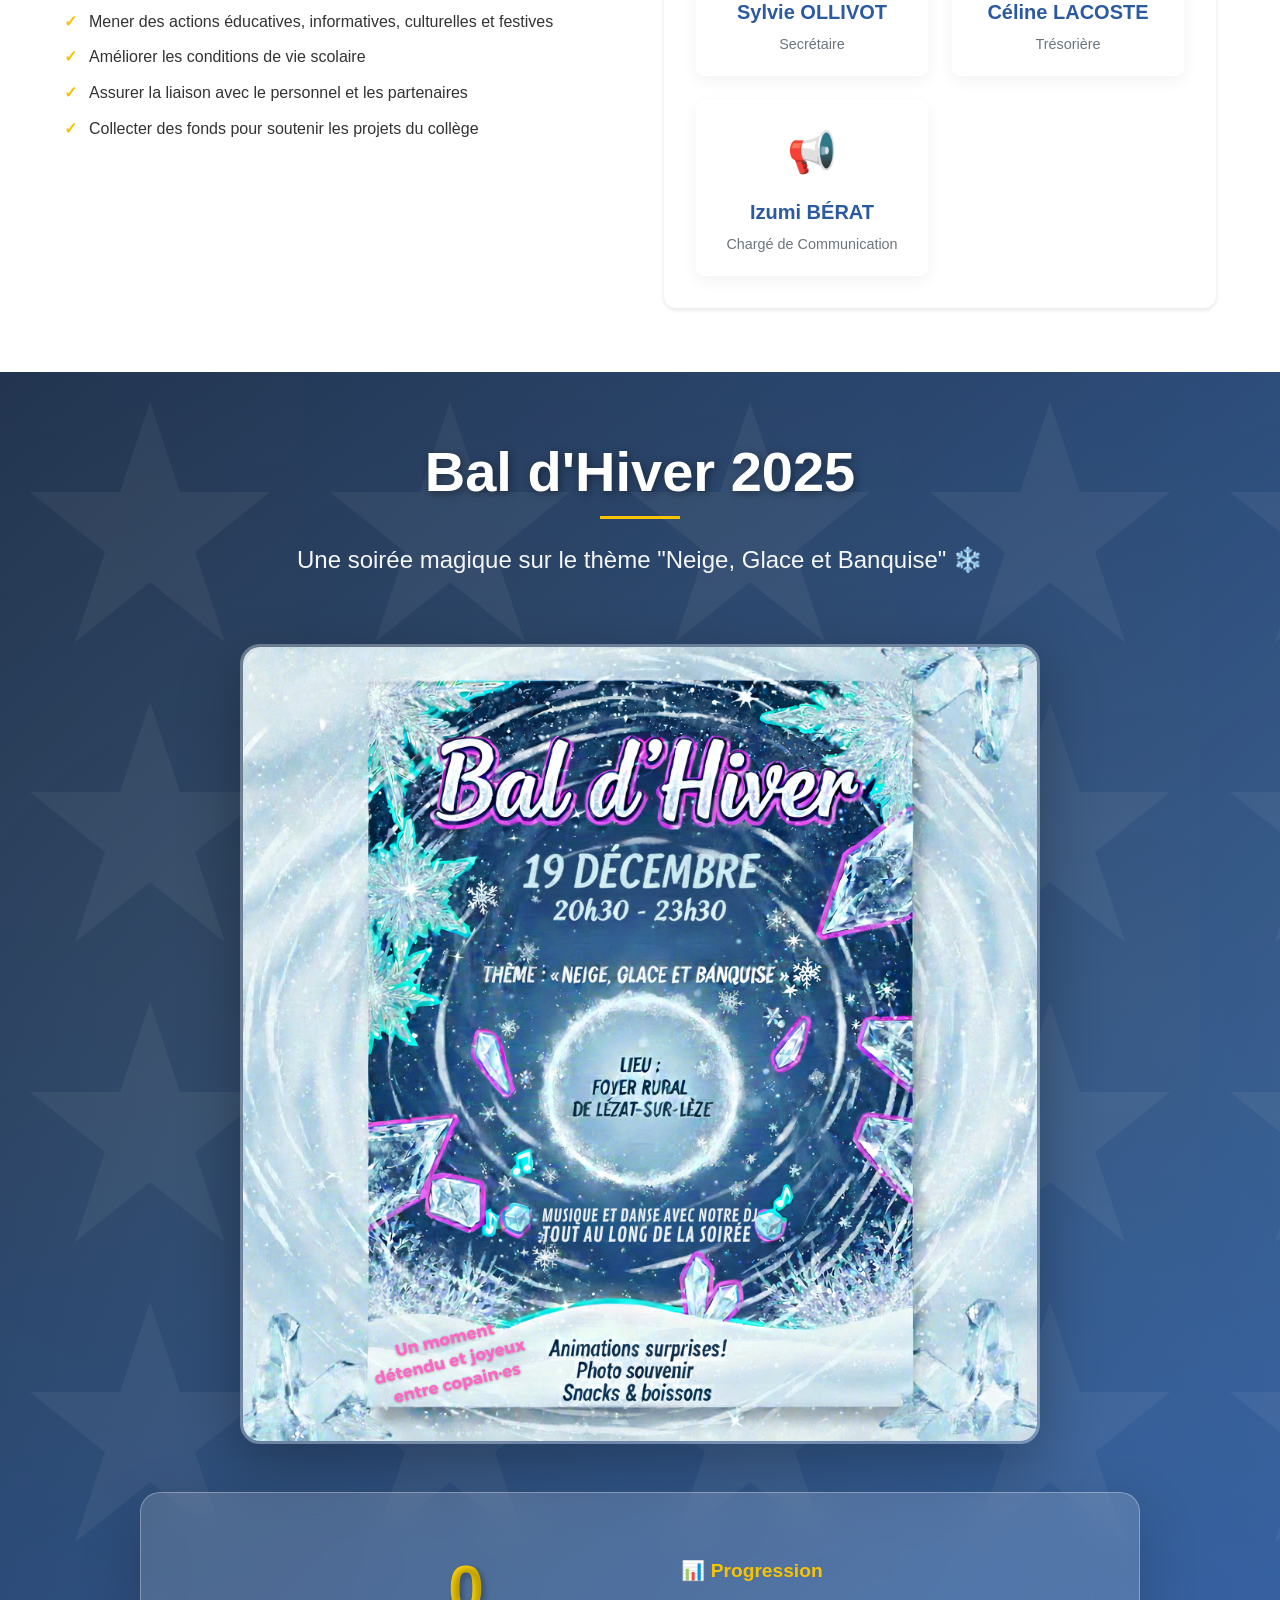
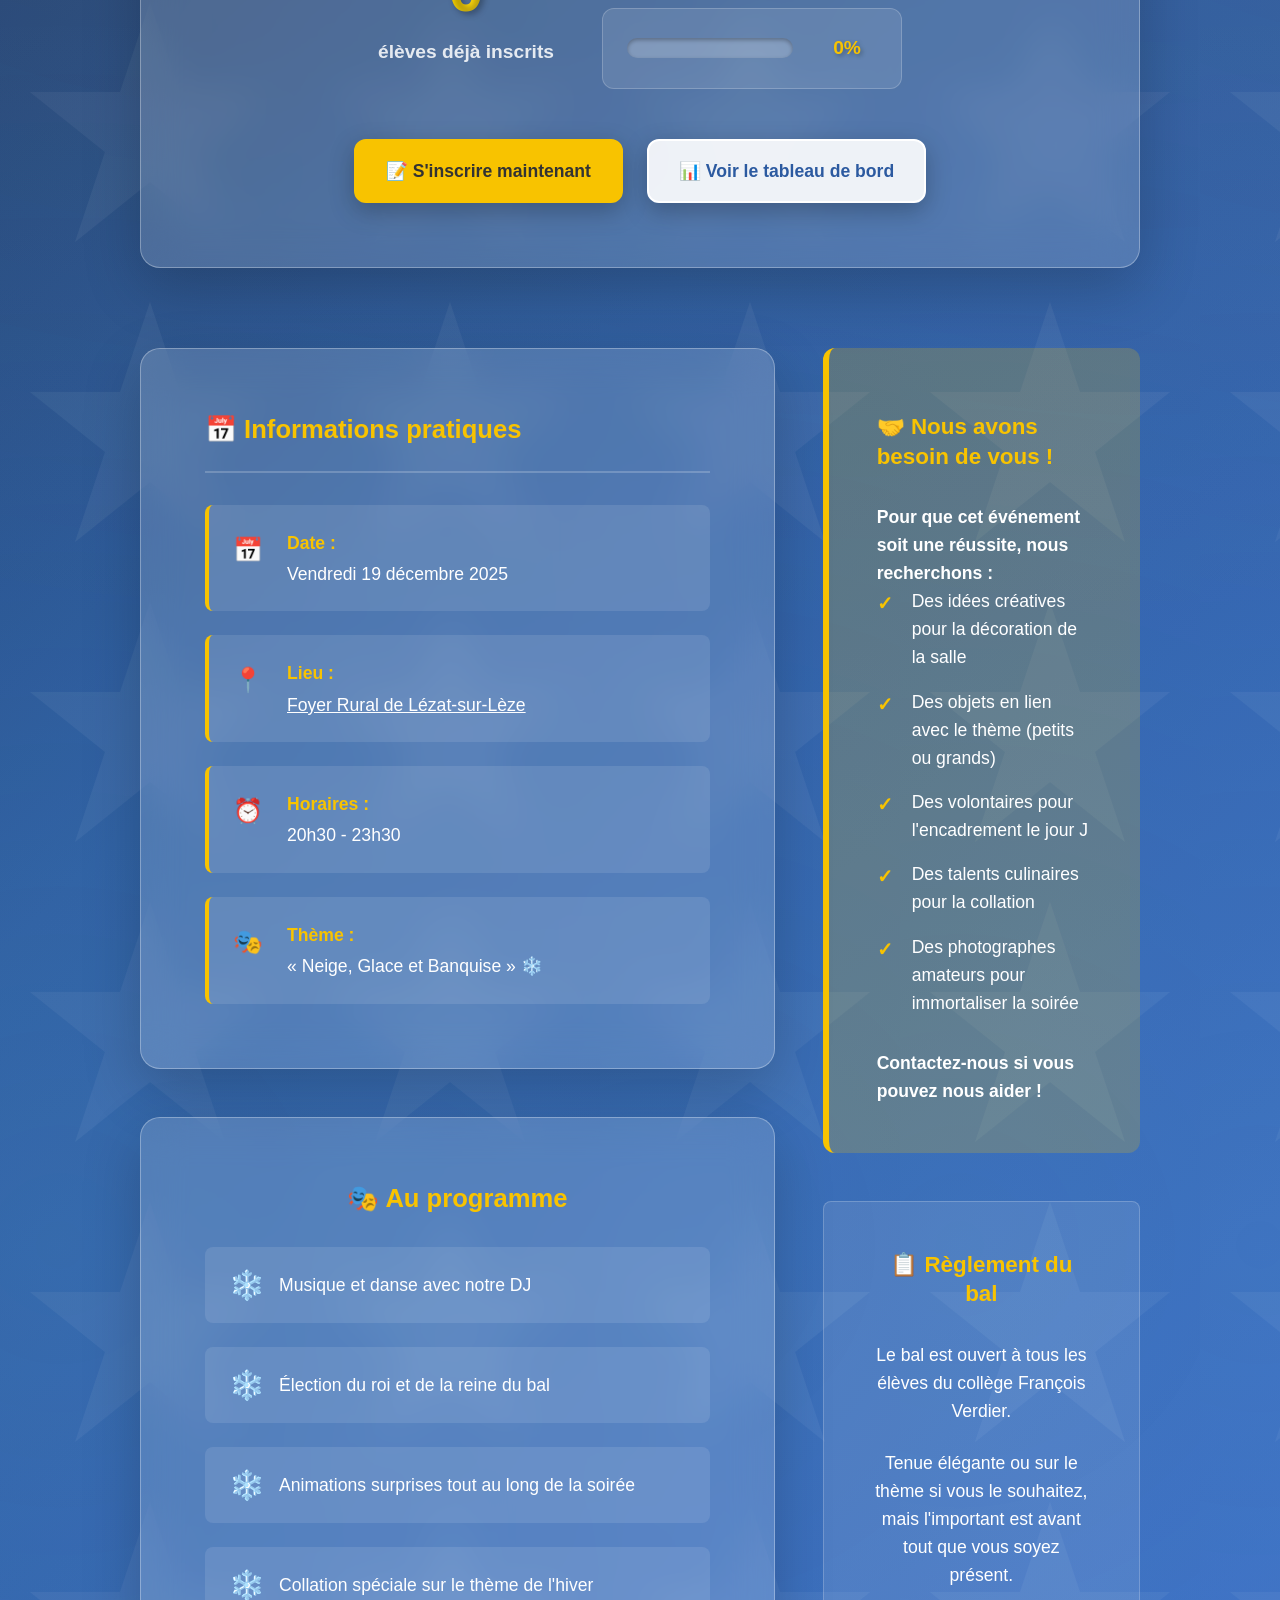
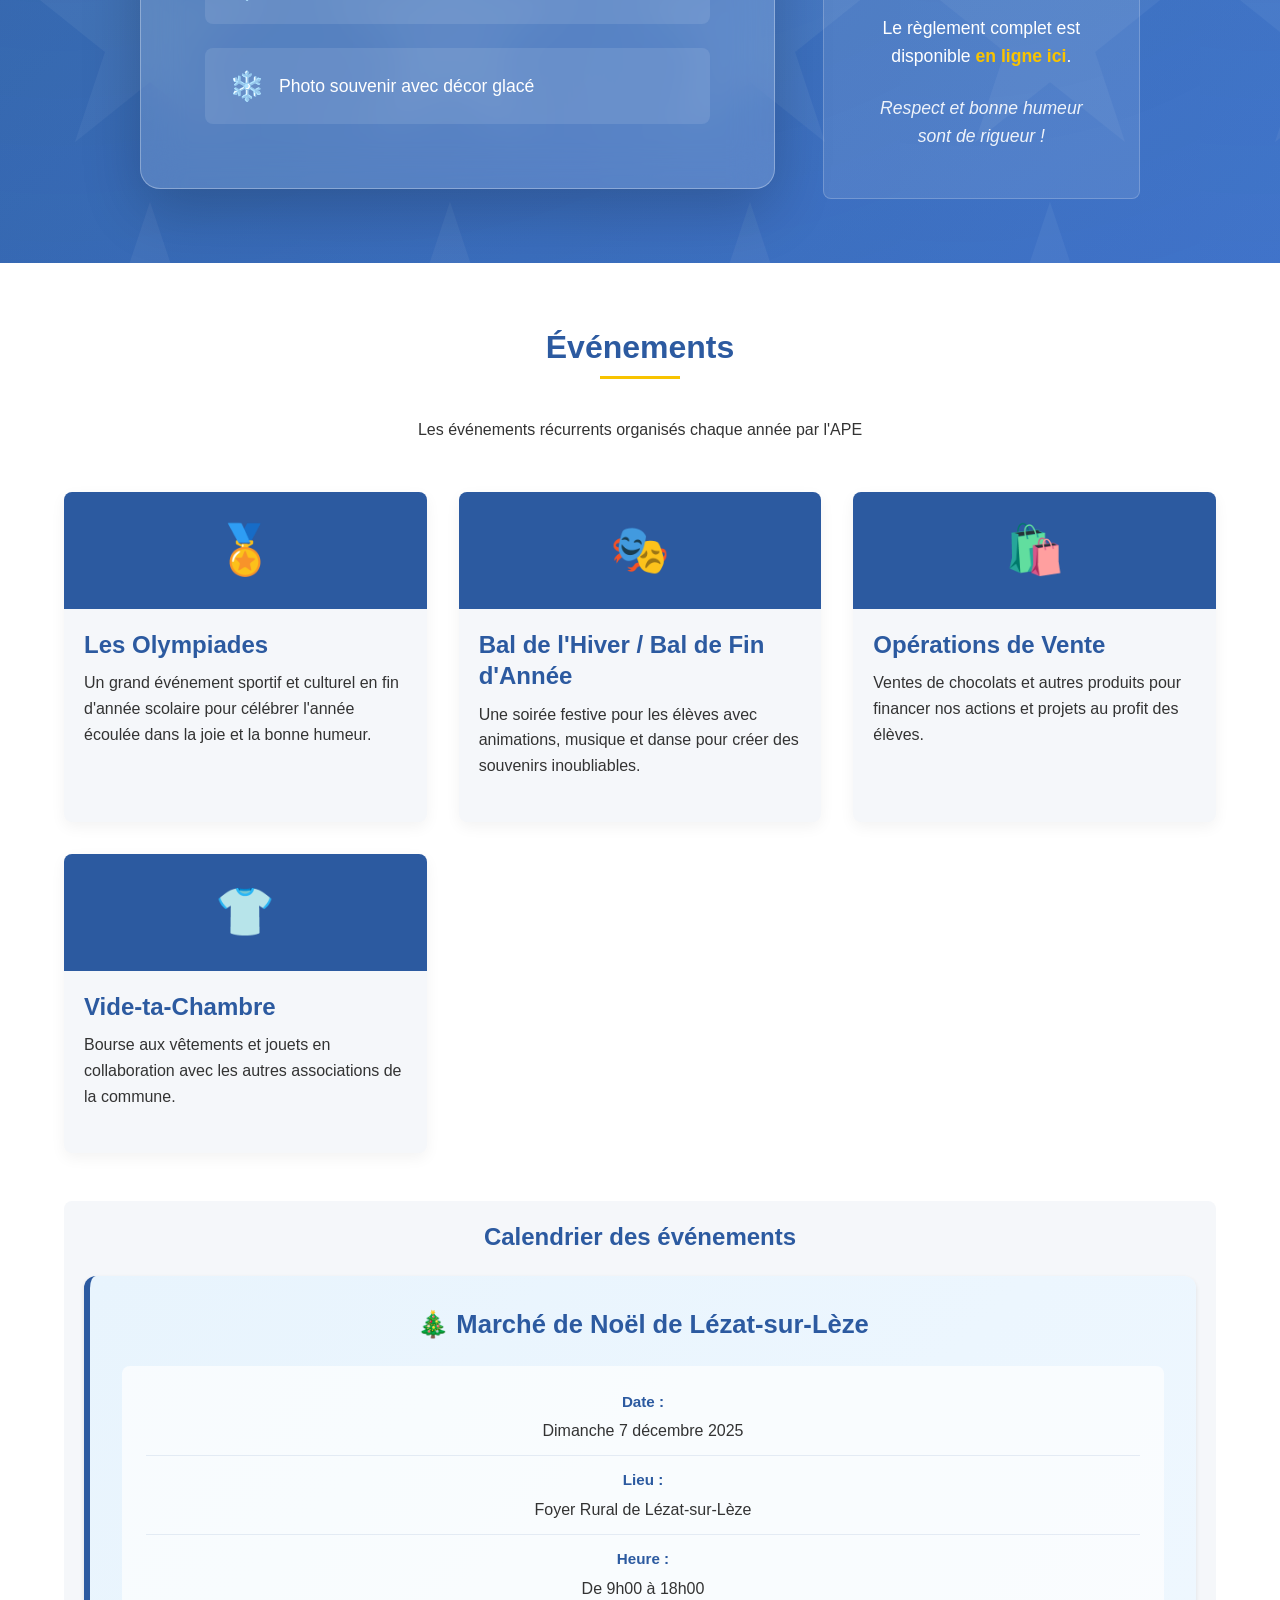
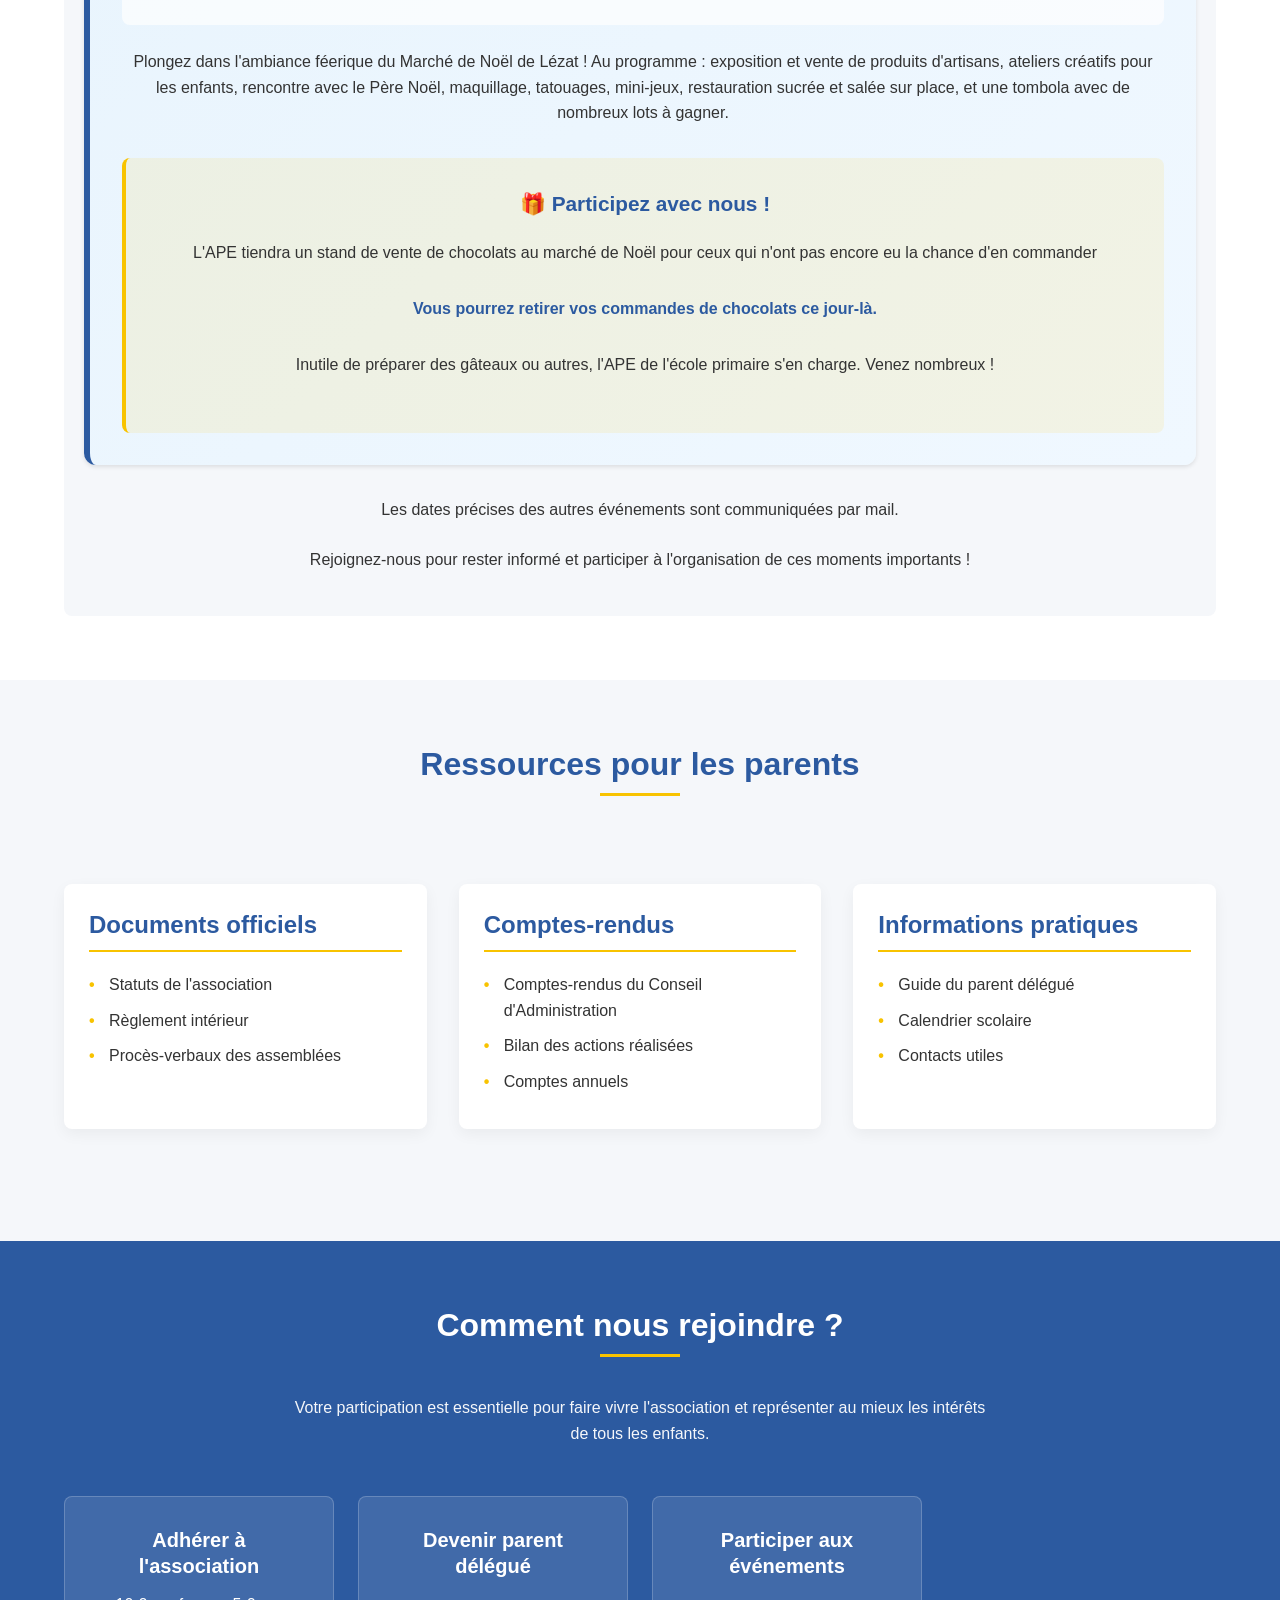
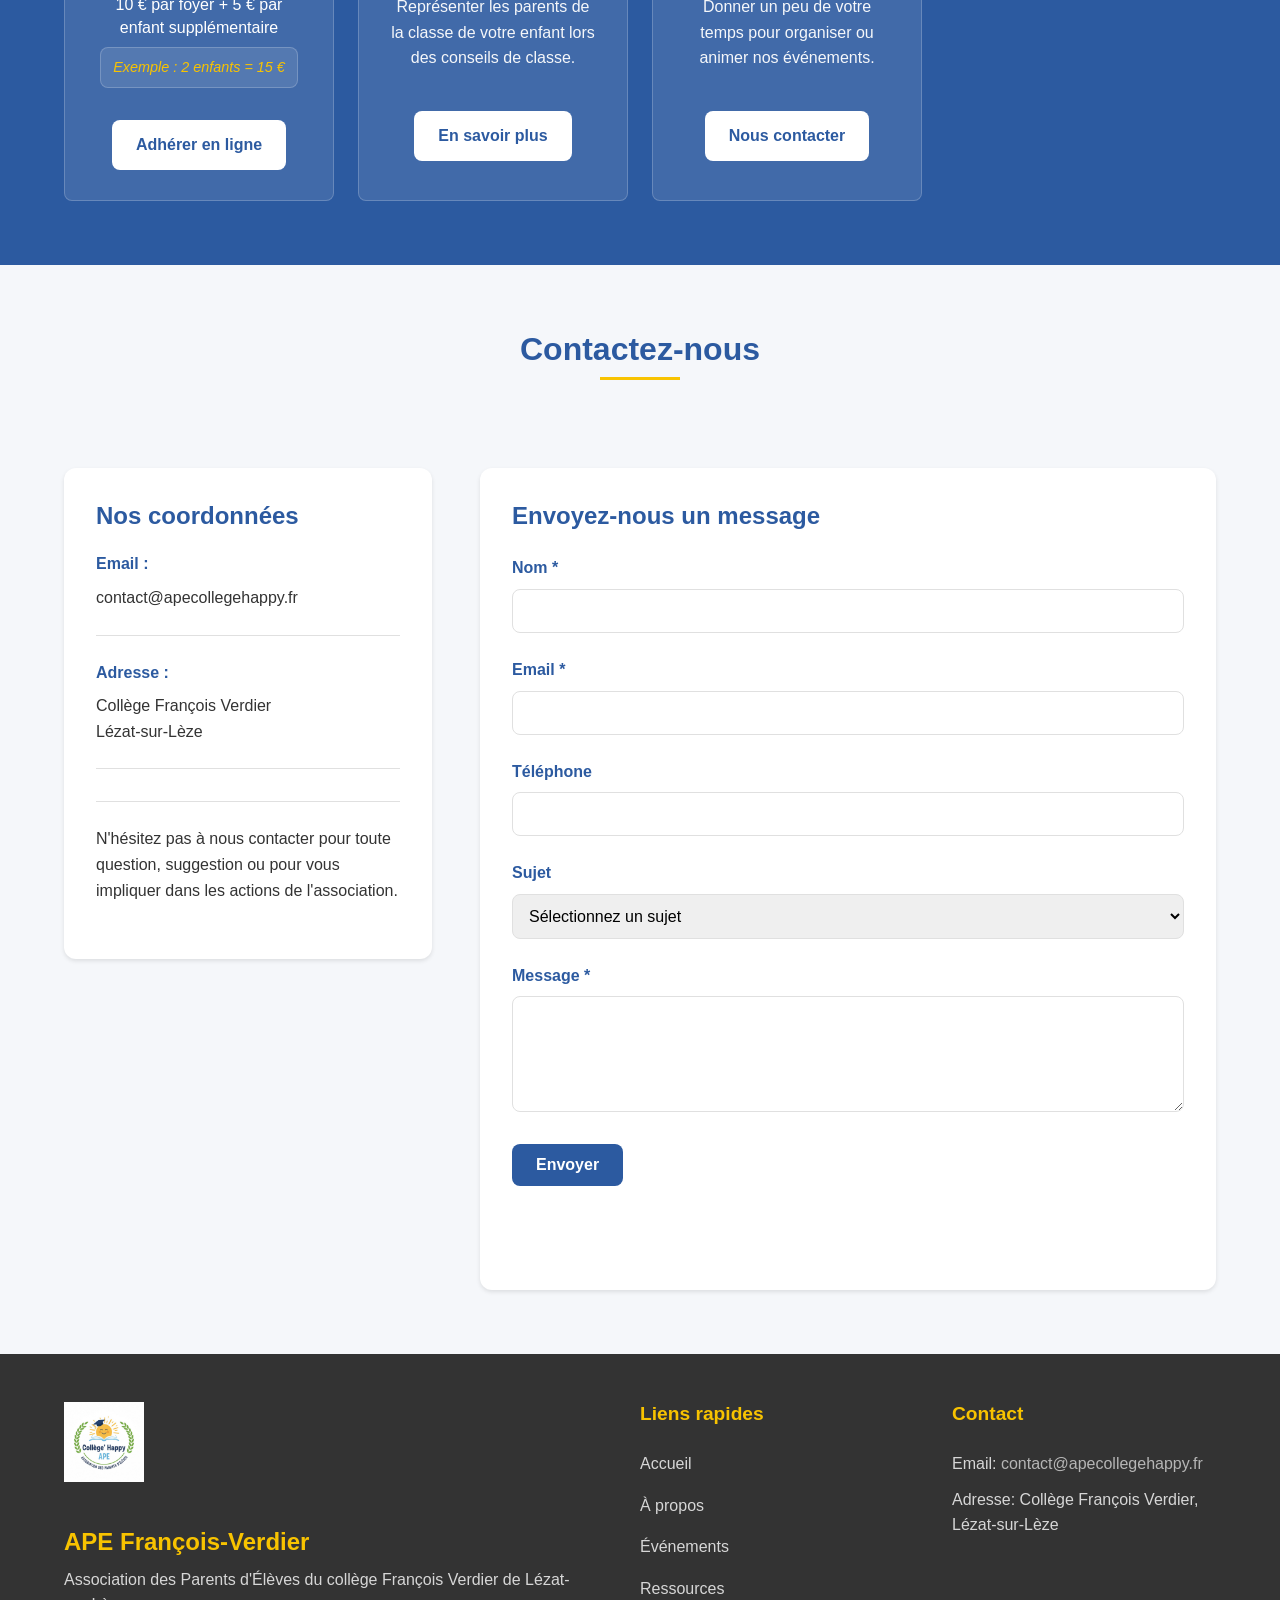
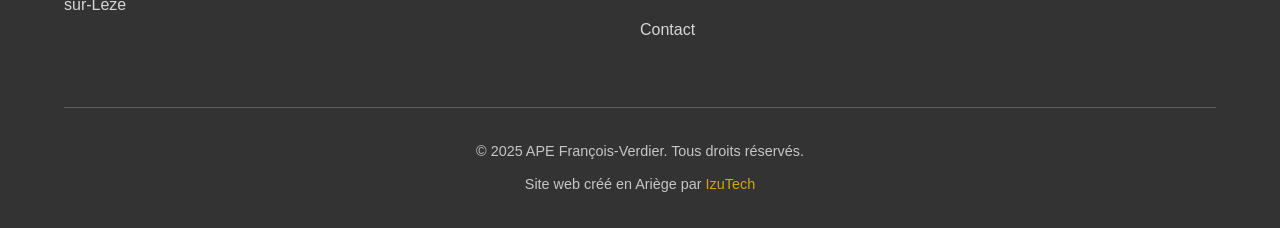
==== commit f2c5cce3: "Update index.html" ====
--- a/index.html
+++ b/index.html
@@ -136,13 +136,21 @@
         
        <!-- Bal d'Hiver Section -->
         <section id="bal-d-hiver" class="bal-section">
-            <div class="container">
-                <div class="section-header">
-                    <h2>Bal d'Hiver 2025</h2>
-                    <p>Une soirée magique sur le thème "Neige, Glace et Banquise" ❄️</p>
-                </div>
-                
-                <div class="bal-hero-single">
+          <div class="container">
+              <div class="section-header">
+                  <h2>Bal d'Hiver 2025</h2>
+                  <p>Une soirée magique sur le thème "Neige, Glace et Banquise" ❄️</p>
+              </div>
+              
+              <!-- NEW: Flyer Image Section -->
+              <div class="flyer-container">
+                  <img src="/images/Bal d'hiver flyer.png" 
+                       alt="Flyer du Bal d'Hiver - 19 Décembre 2025, Foyer Rural de Lézat-sur-Lèze - Thème Neige, Glace et Banquise"
+                       class="event-flyer">
+              </div>
+              
+              <div class="bal-hero-single">
+
                     <!-- Registration Banner -->
                     <div class="registration-banner">
                         <div class="registration-stats">
--- a/styles/main.css
+++ b/styles/main.css
@@ -499,6 +499,68 @@
     position: relative;
     z-index: 2;
 }
+/* NEW: Flyer Image Styles */
+.flyer-container {
+    display: flex;
+    justify-content: center;
+    margin: var(--spacing-xl) auto;
+    max-width: 1000px;
+    position: relative;
+    z-index: 2;
+}
+
+.event-flyer {
+    width: 100%;
+    height: auto;
+    max-width: 800px;
+    border-radius: 20px;
+    box-shadow: 0 20px 60px rgba(0, 0, 0, 0.3);
+    border: 3px solid rgba(255, 255, 255, 0.3);
+    backdrop-filter: blur(10px);
+    transition: all 0.4s cubic-bezier(0.175, 0.885, 0.32, 1.275);
+    transform: translateY(0);
+}
+
+.event-flyer:hover {
+    transform: translateY(-8px) scale(1.02);
+    box-shadow: 0 30px 80px rgba(0, 0, 0, 0.4);
+    border-color: var(--accent);
+}
+
+/* Responsive adjustments for flyer */
+@media (max-width: 992px) {
+    .flyer-container {
+        margin: var(--spacing-lg) auto;
+    }
+    
+    .event-flyer {
+        max-width: 700px;
+        border-radius: 16px;
+    }
+}
+
+@media (max-width: 768px) {
+    .flyer-container {
+        margin: var(--spacing-md) auto;
+    }
+    
+    .event-flyer {
+        max-width: 95%;
+        border-radius: 12px;
+        border-width: 2px;
+    }
+    
+    .event-flyer:hover {
+        transform: translateY(-4px) scale(1.01);
+    }
+}
+
+@media (max-width: 480px) {
+    .event-flyer {
+        max-width: 100%;
+        border-radius: 8px;
+    }
+}
 
 /* Registration Banner - Top Section - UPDATED LAYOUT */
 .registration-banner {
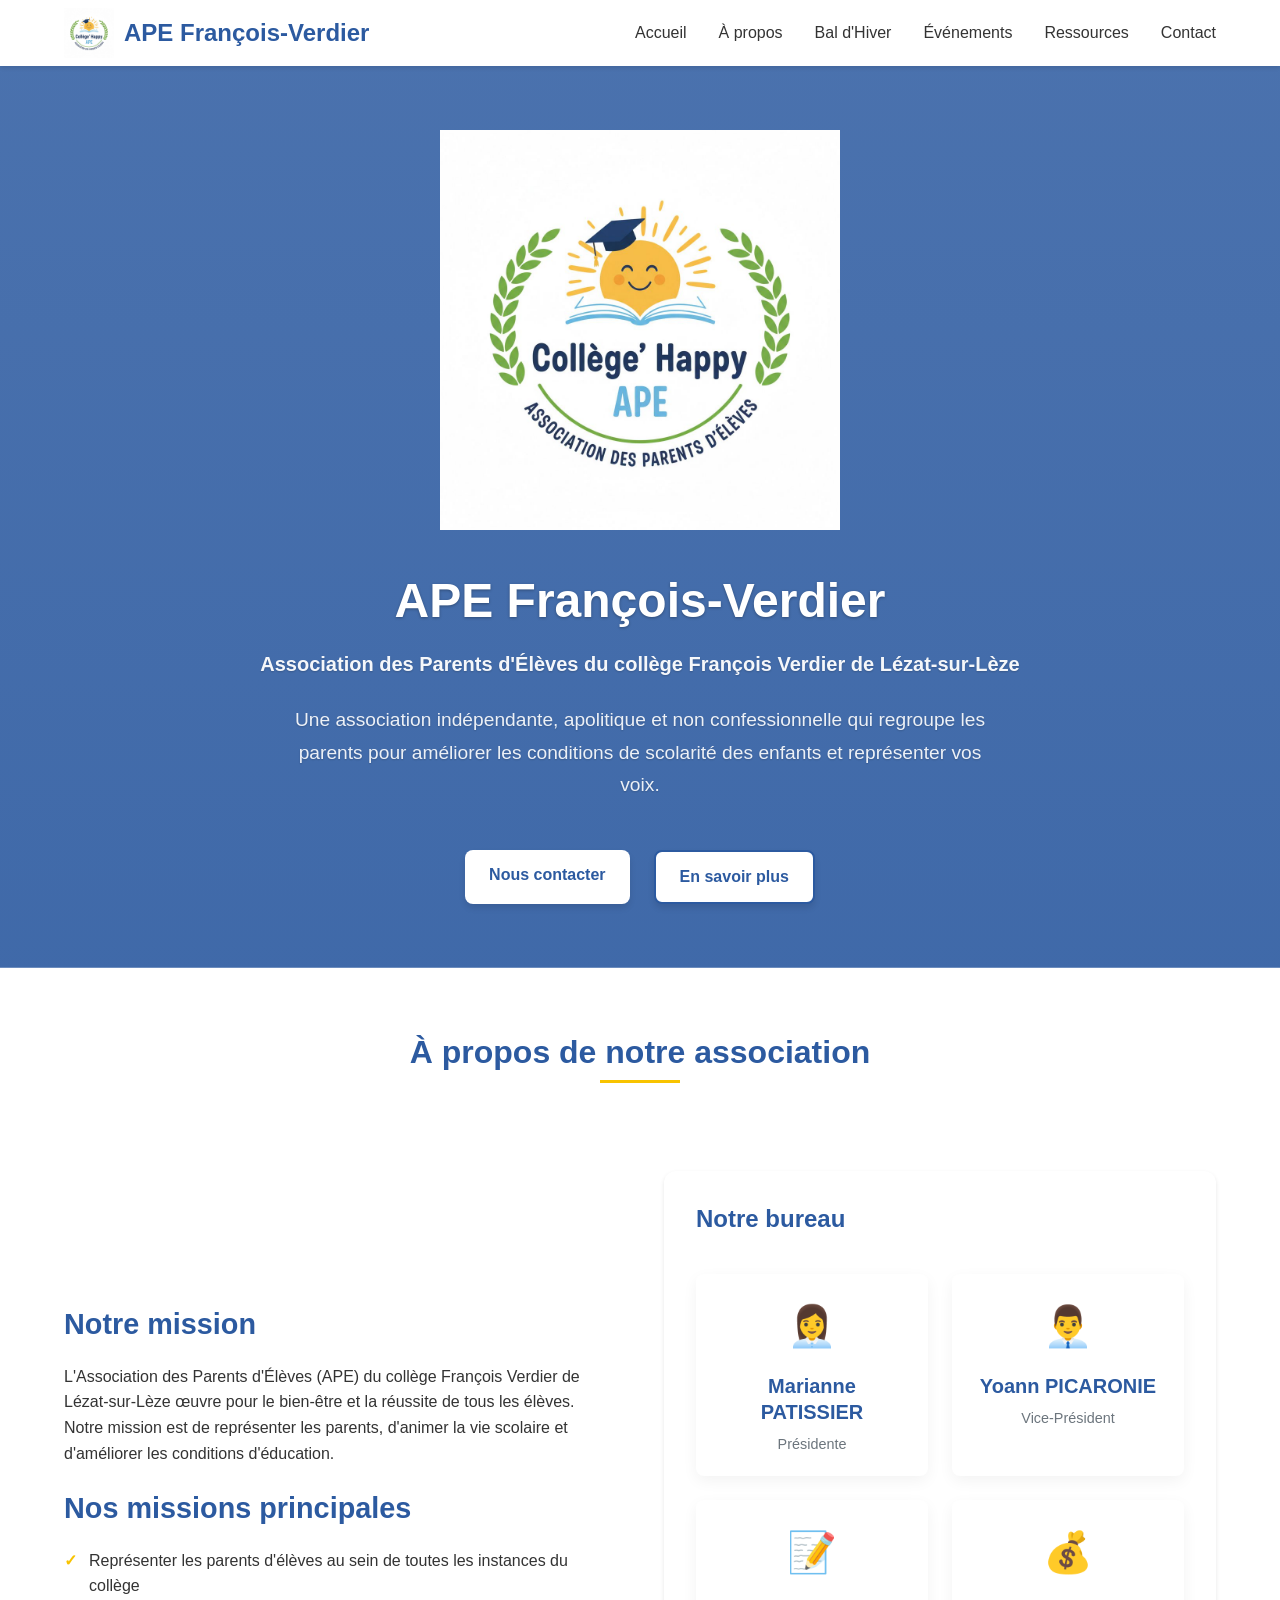
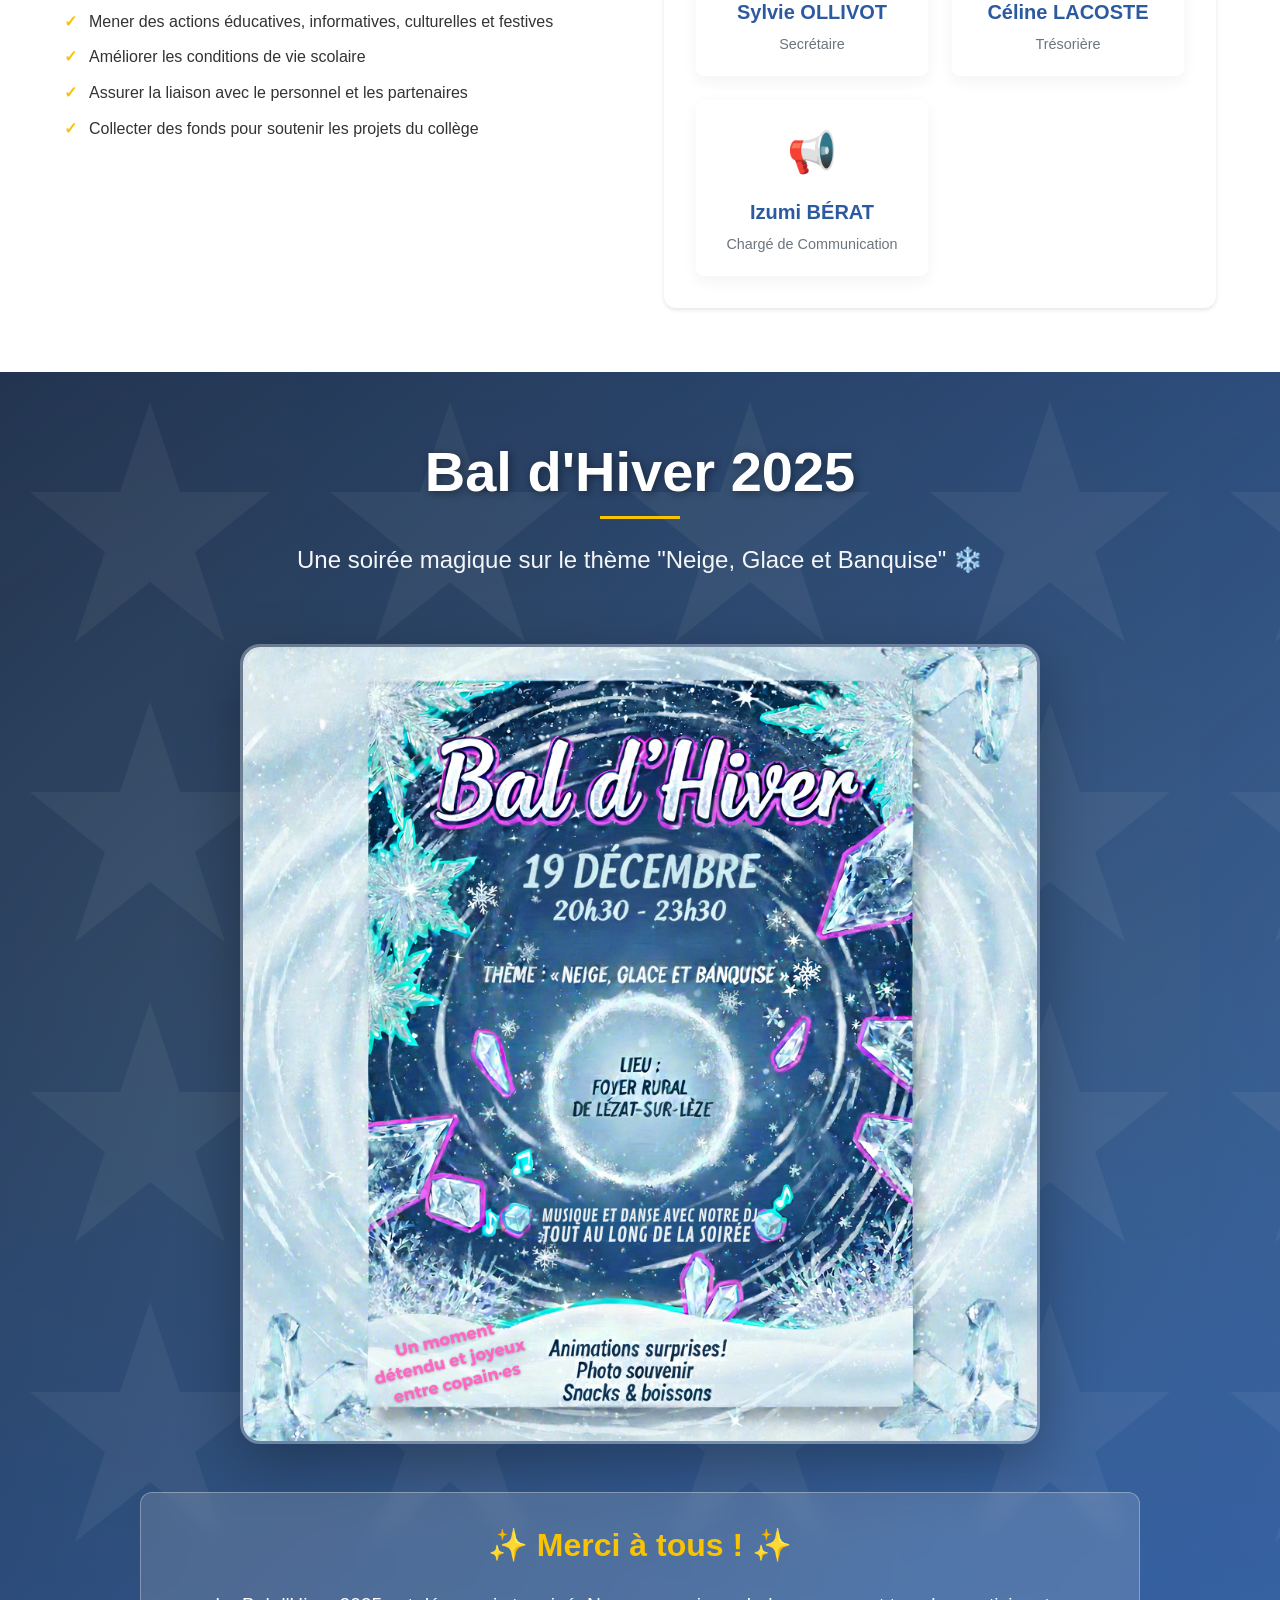
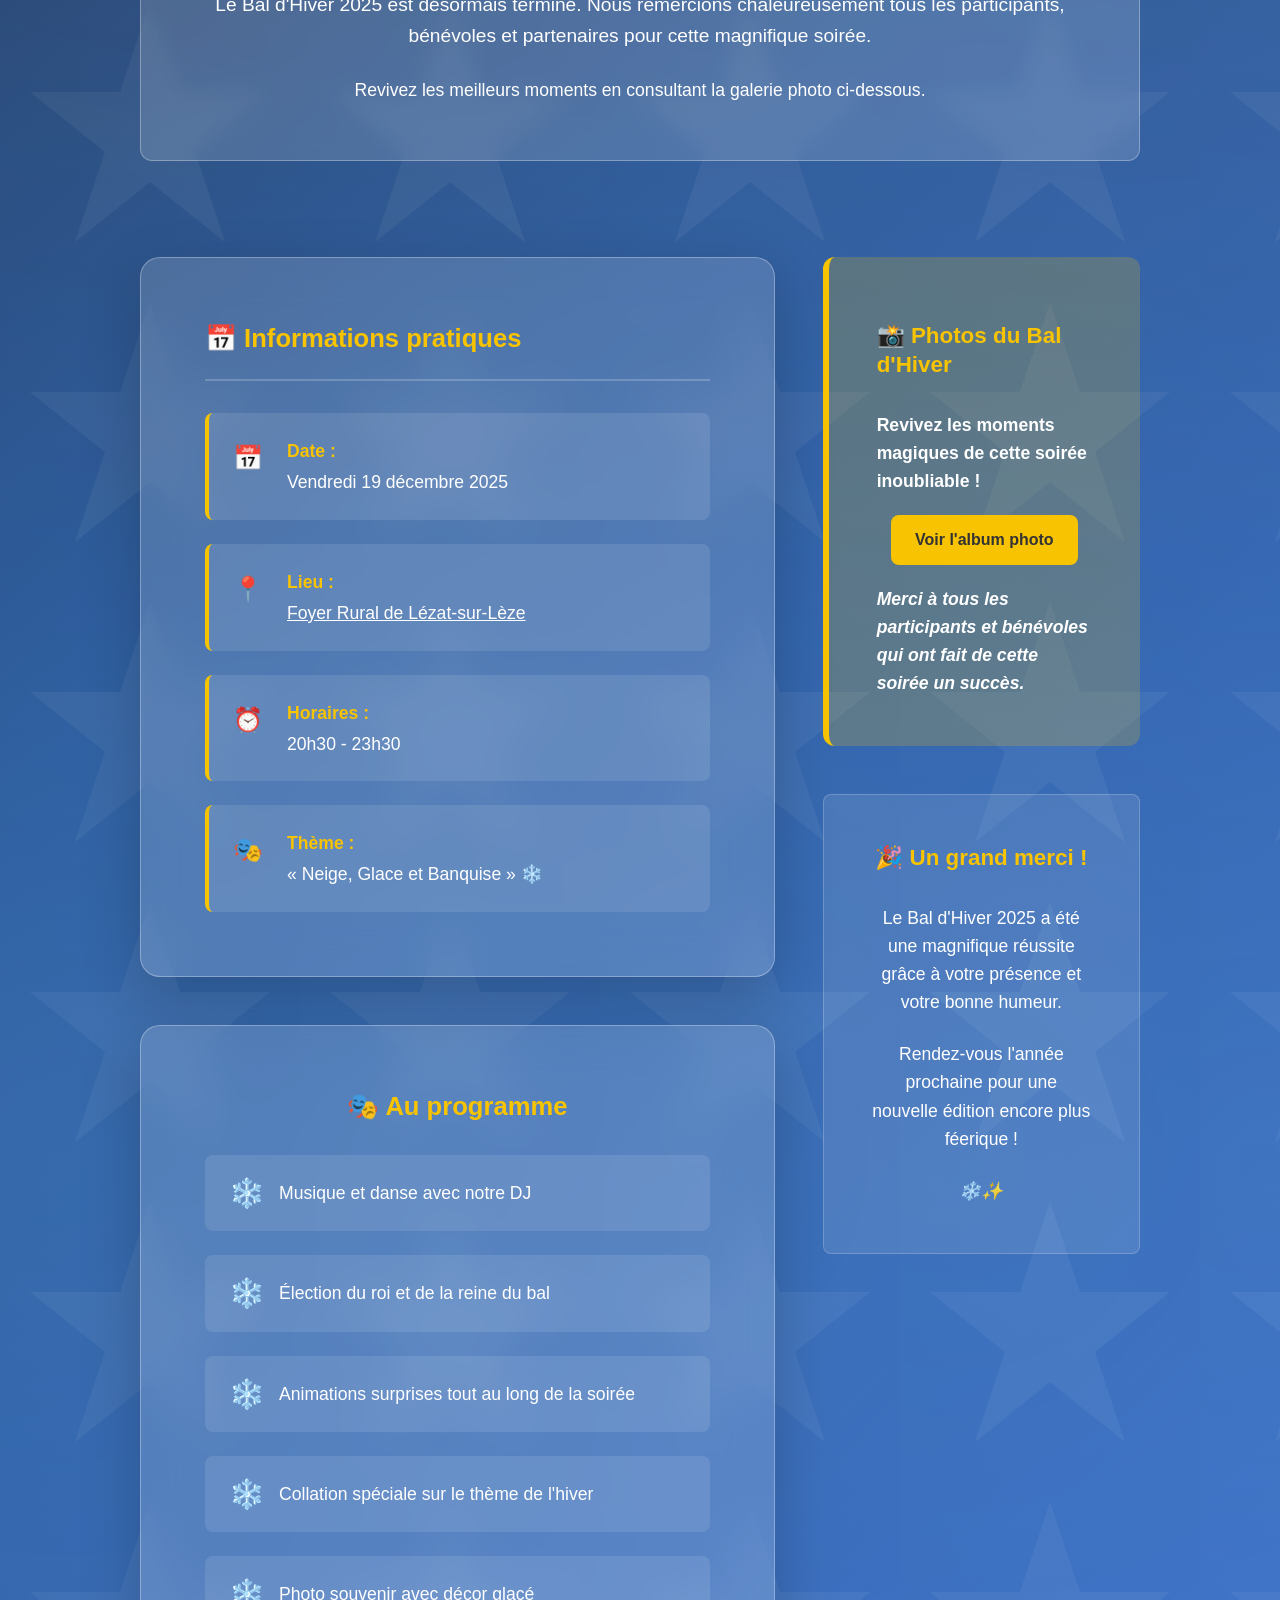
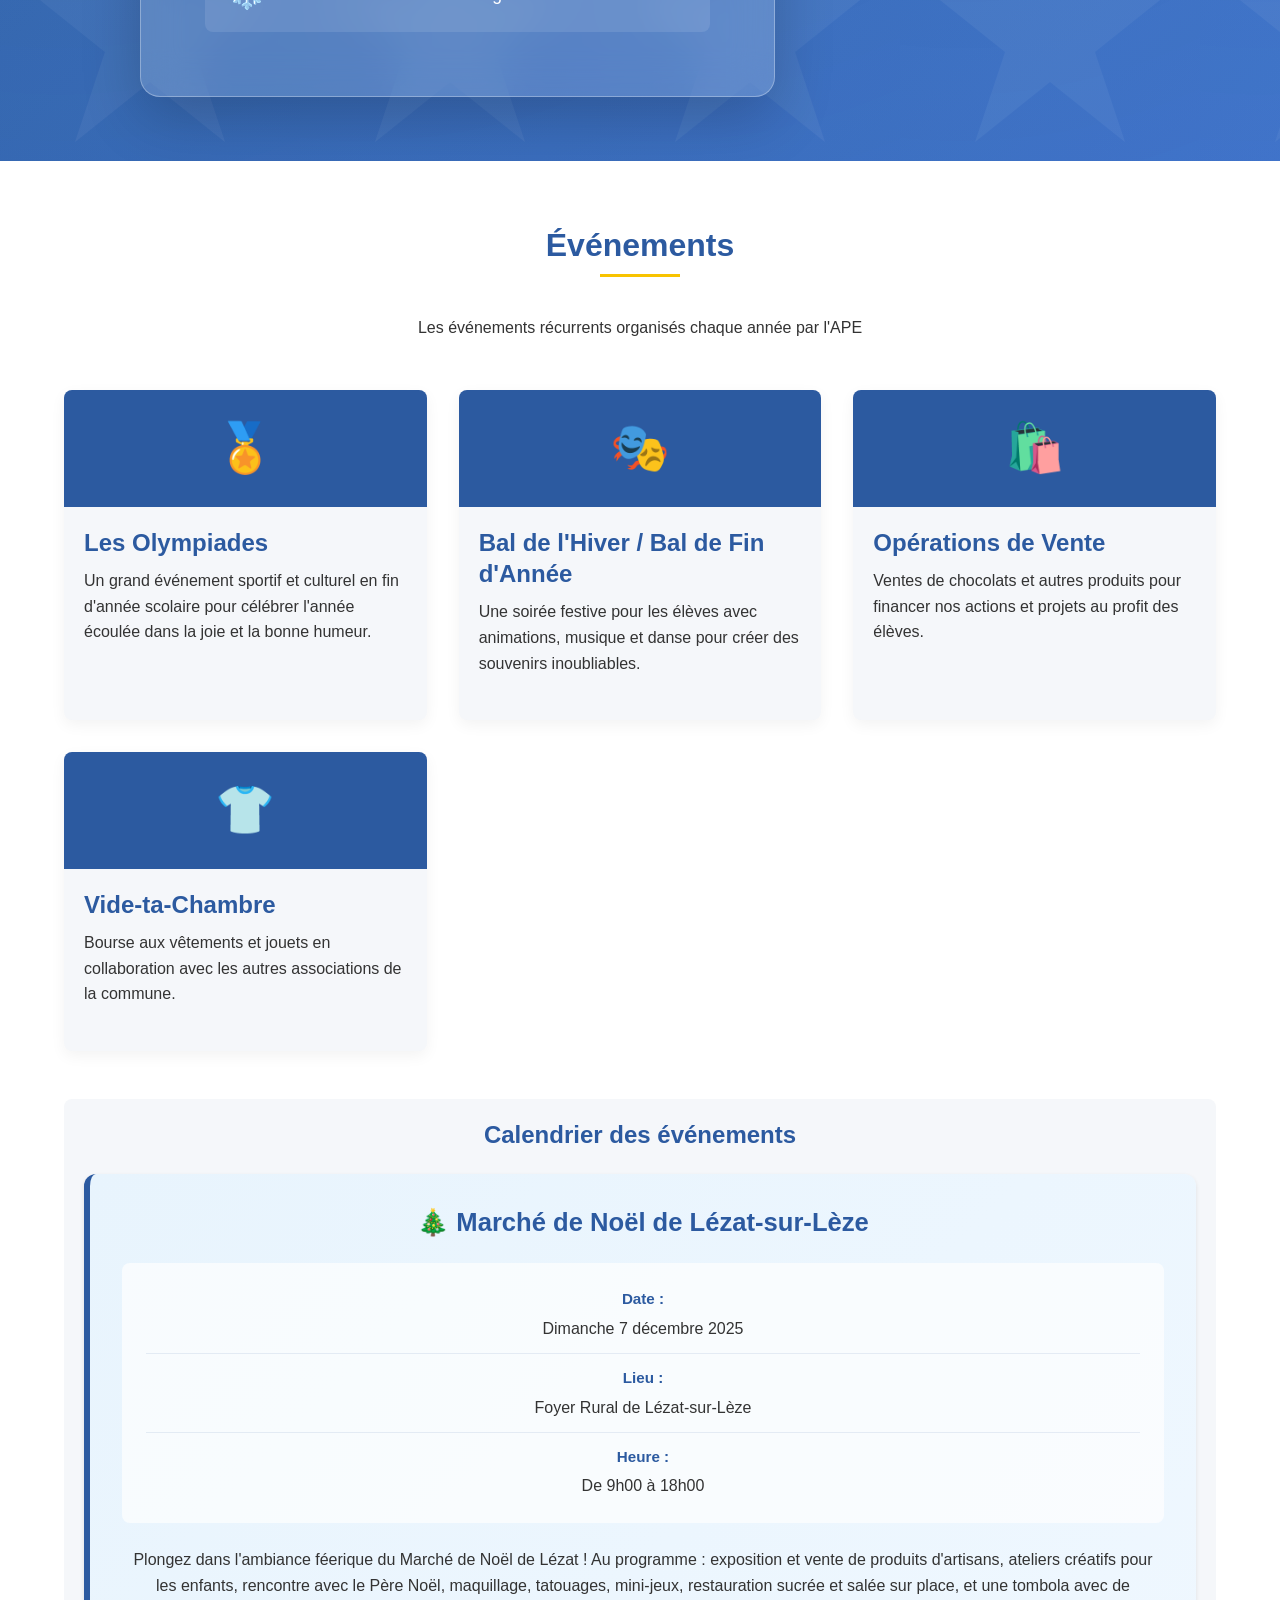
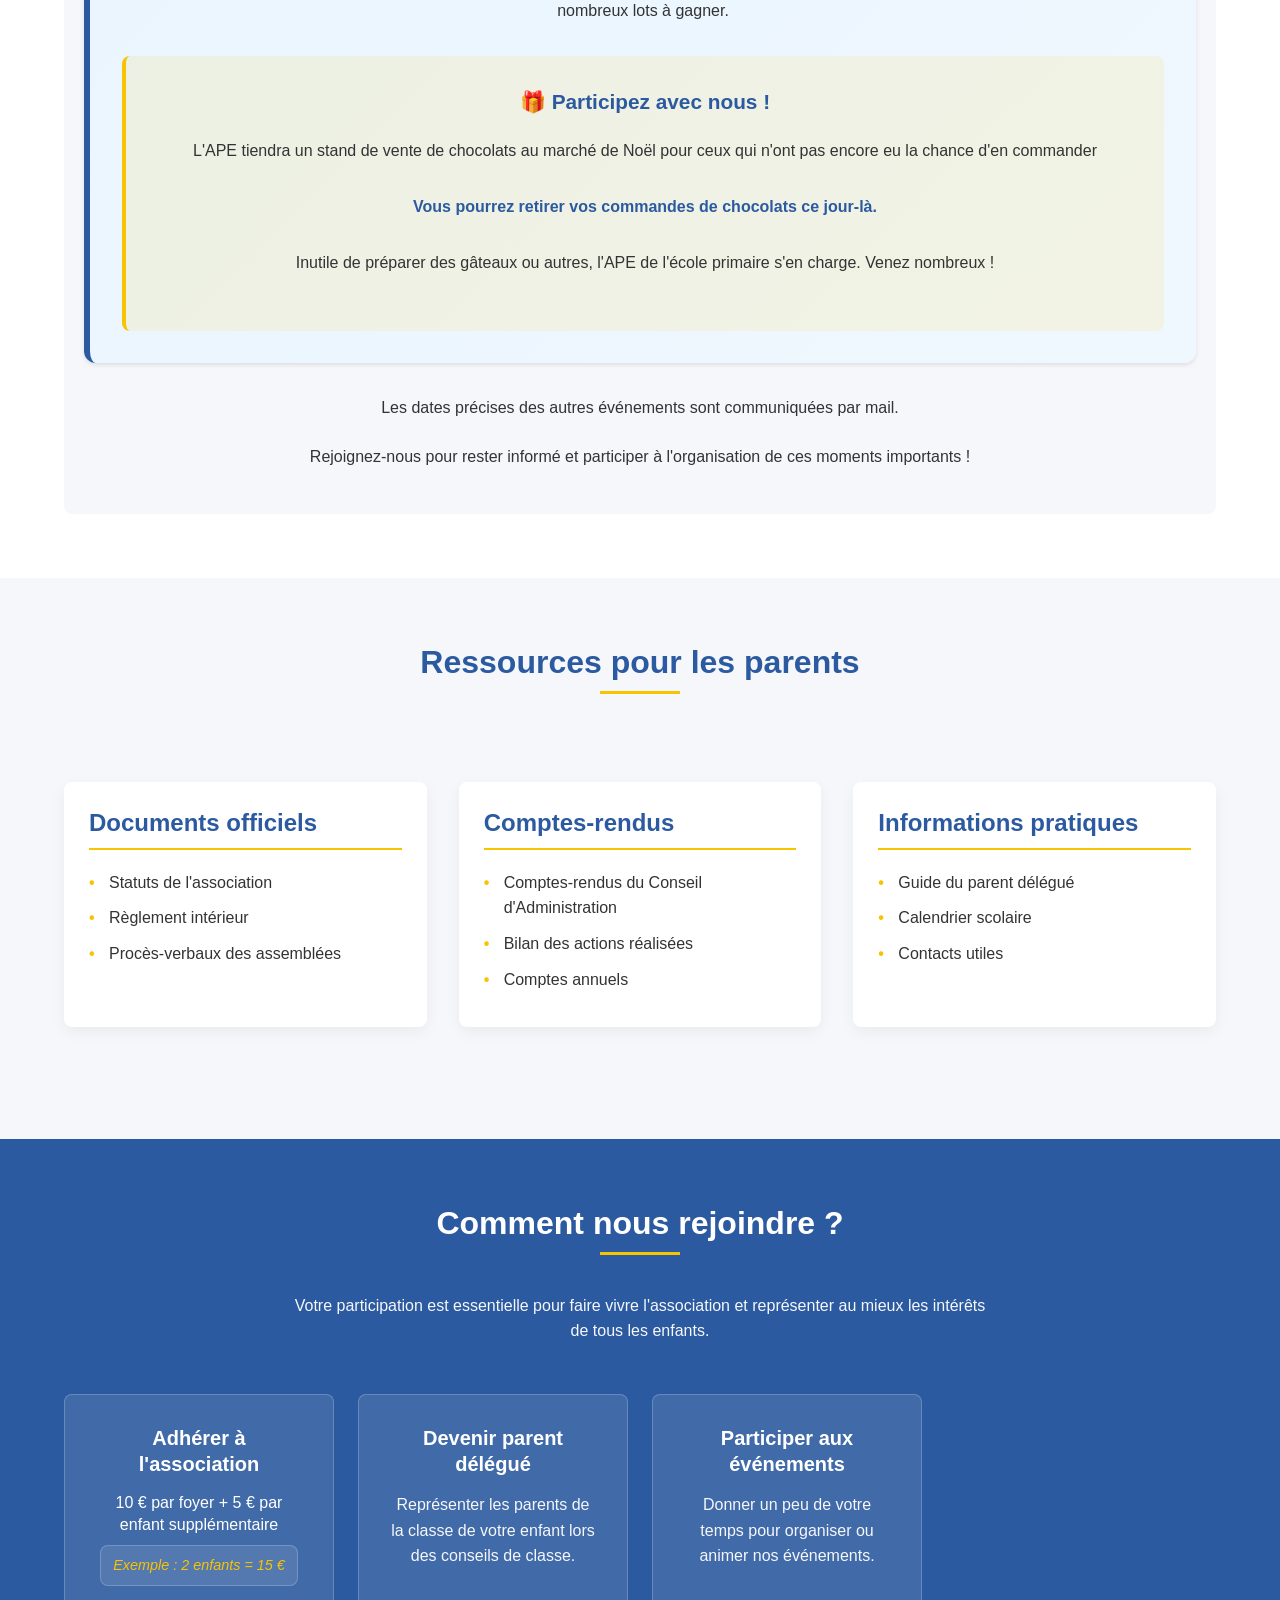
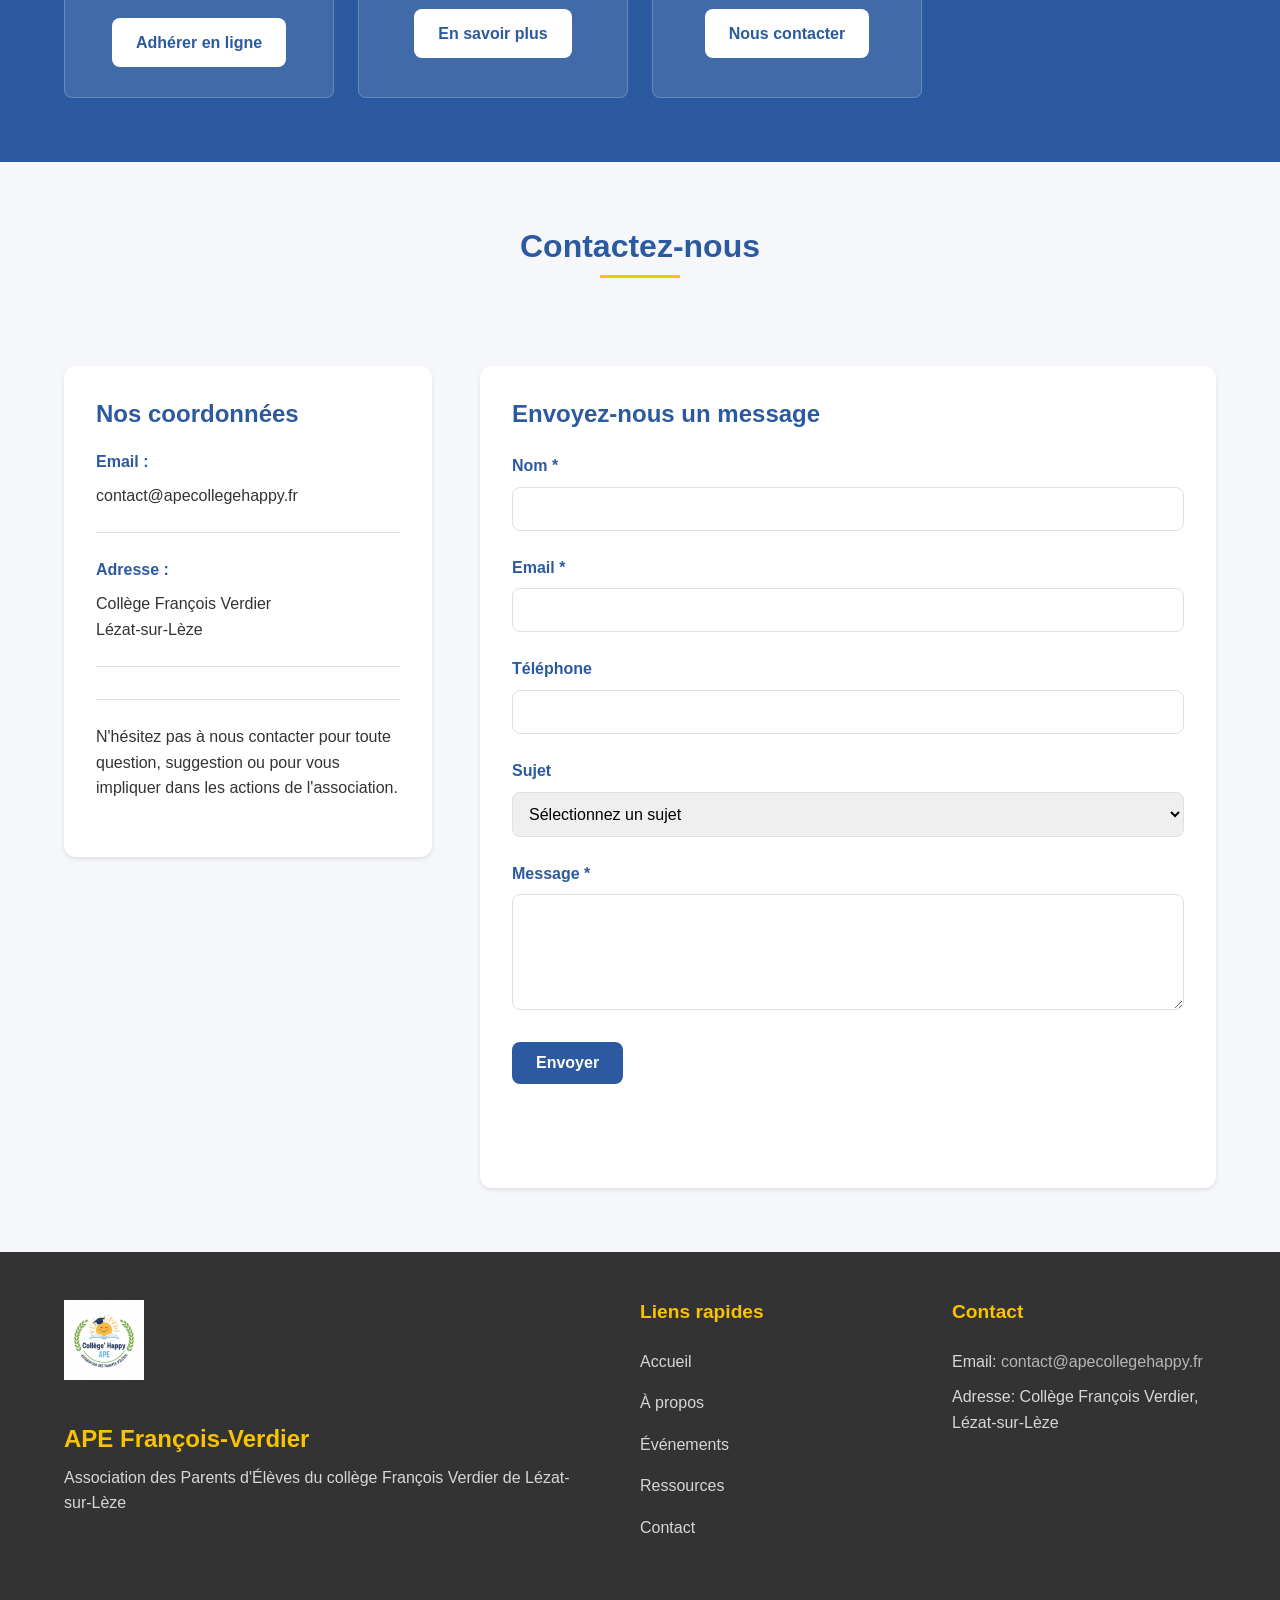
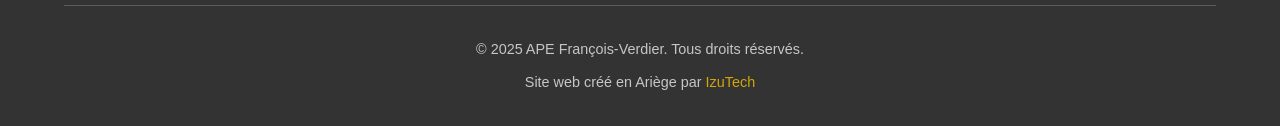
==== commit fa557810: "Update index.html" ====
--- a/index.html
+++ b/index.html
@@ -4,17 +4,25 @@
     <meta charset="UTF-8">
     <meta name="viewport" content="width=device-width, initial-scale=1.0">
     <meta name="theme-color" content="#2c5aa0">
-    
-    <!-- ESSENTIAL SEO IMPROVEMENTS -->
-    <meta name="description" content="APE François-Verdier - Association des Parents d'Élèves du collège François Verdier à Lézat-sur-Lèze. Informations, événements, adhésion et contact pour les parents.">
-    
+        
+    <meta name="description" content="APE du collège François-Verdier à Lézat-sur-Lèze. Association des Parents d'Élèves : informations, événements, bal d'hiver, adhésion et contact.">    
+    <meta name="robots" content="index, follow">
+    <link rel="canonical" href="https://apecollegehappy.fr/">
+    
+    <!-- Google Search Console verification -->
+    <meta name="google-site-verification" content="TBW-ufhzspgf7_gtEmXUoKC6rkOJuw2rtE3xY787YEw">
+    
+    <!-- Open Graph tags for social sharing -->
+    <meta property="og:title" content="APE François-Verdier - Association Parents d'Élèves | Collège Lézat-sur-Lèze">
+    <meta property="og:description" content="Association des Parents d'Élèves du collège François Verdier à Lézat-sur-Lèze">
+    <meta property="og:url" content="https://apecollegehappy.fr/">
+    <meta property="og:type" content="website">
     <link rel="preload" href="images/logo.png" as="image">
 
     <!-- Favicon -->
     <link rel="icon" type="image/png" href="images/logo.png">
     <link rel="apple-touch-icon" href="images/logo.png">
     <link rel="icon" type="image/x-icon" href="images/favicon.ico">
-    <link rel="shortcut icon" href="images/favicon.ico" type="image/x-icon">
     
     <!-- Fonts -->
     <link rel="preconnect" href="https://fonts.googleapis.com">
@@ -25,7 +33,7 @@
     <link rel="stylesheet" href="styles/main.css">
     
     <!-- OPTIMIZED TITLE - Clear hierarchy with location -->
-    <title>APE François-Verdier - Association Parents d'Élèves | Collège Lézat-sur-Lèze</title>
+    <title>APE Collège Lézat-sur-Lèze | Association Parents d'Élèves François-Verdier</title>
 </head>
 <body>
     <!-- Skip to main content -->
@@ -137,130 +145,130 @@
        <!-- Bal d'Hiver Section -->
         <section id="bal-d-hiver" class="bal-section">
           <div class="container">
-              <div class="section-header">
-                  <h2>Bal d'Hiver 2025</h2>
-                  <p>Une soirée magique sur le thème "Neige, Glace et Banquise" ❄️</p>
+            <div class="section-header">
+              <h2>Bal d'Hiver 2025</h2>
+              <p>Une soirée magique sur le thème "Neige, Glace et Banquise" ❄️</p>
+            </div>
+            
+            <!-- Flyer Image (kept as a memory) -->
+            <div class="flyer-container">
+              <img src="/images/Bal d'hiver flyer.png" 
+                   alt="Flyer du Bal d'Hiver - 19 Décembre 2025, Foyer Rural de Lézat-sur-Lèze - Thème Neige, Glace et Banquise"
+                   class="event-flyer">
+            </div>
+            
+            <div class="bal-hero-single">
+              <!-- Registration Banner (hidden – kept to avoid JS errors) -->
+              <div class="registration-banner" style="display:none;">
+                <div class="registration-stats">
+                  <div class="counter-display">
+                    <div class="counter-number" id="bal-total-registrations">0</div>
+                    <p class="counter-label">élèves déjà inscrits</p>
+                  </div>
+                  <div class="progress-section">
+                    <h4>📊 Progression</h4>
+                    <div class="counter-progress">
+                      <div class="progress-bar">
+                        <div class="progress-fill" id="bal-progress-fill"></div>
+                      </div>
+                      <span id="bal-progress-text">0%</span>
+                    </div>
+                  </div>
+                </div>
+                <div class="registration-actions-compact">
+                  <a href="/inscription-bal-2025.html" class="btn btn-primary" target="_blank" rel="noopener">
+                    📝 S'inscrire maintenant
+                  </a>
+                  <a href="dashboard.html" class="btn btn-secondary">
+                    📊 Voir le tableau de bord
+                  </a>
+                </div>
               </div>
               
-              <!-- NEW: Flyer Image Section -->
-              <div class="flyer-container">
-                  <img src="/images/Bal d'hiver flyer.png" 
-                       alt="Flyer du Bal d'Hiver - 19 Décembre 2025, Foyer Rural de Lézat-sur-Lèze - Thème Neige, Glace et Banquise"
-                       class="event-flyer">
+              <!-- NEW: Thank you banner -->
+              <div class="thanks-banner" style="text-align: center; margin-bottom: var(--spacing-xl); padding: var(--spacing-lg); background: rgba(255,255,255,0.15); border-radius: var(--border-radius-lg); backdrop-filter: blur(10px); border: 1px solid rgba(255,255,255,0.3);">
+                <h3 style="color: var(--accent); font-size: 2rem; margin-bottom: var(--spacing-md);">✨ Merci à tous ! ✨</h3>
+                <p style="font-size: 1.2rem; margin-bottom: var(--spacing-md);">Le Bal d'Hiver 2025 est désormais terminé. Nous remercions chaleureusement tous les participants, bénévoles et partenaires pour cette magnifique soirée.</p>
+                <p style="font-size: 1.1rem;">Revivez les meilleurs moments en consultant la galerie photo ci-dessous.</p>
               </div>
               
-              <div class="bal-hero-single">
-
-                    <!-- Registration Banner -->
-                    <div class="registration-banner">
-                        <div class="registration-stats">
-                            <div class="counter-display">
-                                <div class="counter-number" id="bal-total-registrations">0</div>
-                                <p class="counter-label">élèves déjà inscrits</p>
-                            </div>
-                            <div class="progress-section">
-                                <h4>📊 Progression</h4>
-                                <div class="counter-progress">
-                                    <div class="progress-bar">
-                                        <div class="progress-fill" id="bal-progress-fill"></div>
-                                    </div>
-                                    <span id="bal-progress-text">0%</span>
-                                </div>
-                            </div>
-                        </div>
-                        
-                        <div class="registration-actions-compact">
-                            <a href="/inscription-bal-2025.html" class="btn btn-primary" target="_blank" rel="noopener">
-                                📝 S'inscrire maintenant
-                            </a>
-                            <a href="dashboard.html" class="btn btn-secondary">
-                                📊 Voir le tableau de bord
-                            </a>
-                        </div>
-                    </div>
-                    
-                    <!-- Content Grid -->
-                    <div class="bal-content-grid">
-                        <!-- Main Content -->
-                        <div class="bal-main-content">
-                            <!-- Event Details -->
-                            <div class="event-details-card">
-                                <div class="event-details-header">
-                                    <h3>📅 Informations pratiques</h3>
-                                </div>
-                                <div class="details-grid">
-                                    <div class="detail-item">
-                                        <div class="detail-icon">📅</div>
-                                        <div class="detail-content">
-                                            <strong>Date :</strong>
-                                            <span>Vendredi 19 décembre 2025</span>
-                                        </div>
-                                    </div>
-                                    <div class="detail-item">
-                                        <div class="detail-icon">📍</div>
-                                        <div class="detail-content">
-                                            <strong>Lieu :</strong>
-                                            <span><a href="https://maps.app.goo.gl/Zr9aNzRpJP9hLUvaA" target="_blank" rel="noopener noreferrer" style="color: inherit; text-decoration: underline;">Foyer Rural de Lézat-sur-Lèze</a></span>
-                                        </div>
-                                    </div>
-                                    <div class="detail-item">
-                                        <div class="detail-icon">⏰</div>
-                                        <div class="detail-content">
-                                            <strong>Horaires :</strong>
-                                            <span>20h30 - 23h30</span>
-                                        </div>
-                                    </div>
-                                    <div class="detail-item">
-                                        <div class="detail-icon">🎭</div>
-                                        <div class="detail-content">
-                                            <strong>Thème :</strong>
-                                            <span>« Neige, Glace et Banquise » ❄️</span>
-                                        </div>
-                                    </div>
-                                </div>
-                            </div>
-                            
-                            <!-- Program Section -->
-                            <div class="program-section">
-                                <h3>🎭 Au programme</h3>
-                                <ul class="program-list">
-                                    <li>Musique et danse avec notre DJ</li>
-                                    <li>Élection du roi et de la reine du bal</li>
-                                    <li>Animations surprises tout au long de la soirée</li>
-                                    <li>Collation spéciale sur le thème de l'hiver</li>
-                                    <li>Photo souvenir avec décor glacé</li>
-                                </ul>
-                            </div>
-                        </div>
-                        
-                        <!-- Sidebar -->
-                        <div class="bal-sidebar">
-                            <!-- Help Request -->
-                            <div class="help-request">
-                                <h4>🤝 Nous avons besoin de vous !</h4>
-                                <p>Pour que cet événement soit une réussite, nous recherchons :</p>
-                                <ul>
-                                    <li>Des idées créatives pour la décoration de la salle</li>
-                                    <li>Des objets en lien avec le thème (petits ou grands)</li>
-                                    <li>Des volontaires pour l'encadrement le jour J</li>
-                                    <li>Des talents culinaires pour la collation</li>
-                                    <li>Des photographes amateurs pour immortaliser la soirée</li>
-                                </ul>
-                                <p><strong>Contactez-nous si vous pouvez nous aider !</strong></p>
-                            </div>
-                            
-                            <!-- Rules Section -->
-                            <div class="rules-section">
-                                <h4>📋 Règlement du bal</h4>
-                                <p>Le bal est ouvert à tous les élèves du collège François Verdier.</p>
-                                <p>Tenue élégante ou sur le thème si vous le souhaitez, mais l'important est avant tout que vous soyez présent.</p>
-                                <p>Le règlement complet est disponible <a href="https://apecollegehappy.fr/reglement-bal-hiver-2025" target="_blank" rel="noopener" style="color: var(--accent); text-decoration: none; font-weight: 600;">en ligne ici</a>.</p>
-                                <p><em>Respect et bonne humeur sont de rigueur !</em></p>
-                            </div>
-                        </div>
-                    </div>
-                </div>
-            </div>
+              <!-- Content Grid -->
+              <div class="bal-content-grid">
+                <!-- Main Content -->
+                <div class="bal-main-content">
+                  <!-- Event Details Card -->
+                  <div class="event-details-card">
+                    <div class="event-details-header">
+                      <h3>📅 Informations pratiques</h3>
+                    </div>
+                    <div class="details-grid">
+                      <div class="detail-item">
+                        <div class="detail-icon">📅</div>
+                        <div class="detail-content">
+                          <strong>Date :</strong>
+                          <span>Vendredi 19 décembre 2025</span>
+                        </div>
+                      </div>
+                      <div class="detail-item">
+                        <div class="detail-icon">📍</div>
+                        <div class="detail-content">
+                          <strong>Lieu :</strong>
+                          <span><a href="https://maps.app.goo.gl/Zr9aNzRpJP9hLUvaA" target="_blank" rel="noopener noreferrer" style="color: inherit; text-decoration: underline;">Foyer Rural de Lézat-sur-Lèze</a></span>
+                        </div>
+                      </div>
+                      <div class="detail-item">
+                        <div class="detail-icon">⏰</div>
+                        <div class="detail-content">
+                          <strong>Horaires :</strong>
+                          <span>20h30 - 23h30</span>
+                        </div>
+                      </div>
+                      <div class="detail-item">
+                        <div class="detail-icon">🎭</div>
+                        <div class="detail-content">
+                          <strong>Thème :</strong>
+                          <span>« Neige, Glace et Banquise » ❄️</span>
+                        </div>
+                      </div>
+                    </div>
+                  </div>
+                  
+                  <!-- Program Section -->
+                  <div class="program-section">
+                    <h3>🎭 Au programme</h3>
+                    <ul class="program-list">
+                      <li>Musique et danse avec notre DJ</li>
+                      <li>Élection du roi et de la reine du bal</li>
+                      <li>Animations surprises tout au long de la soirée</li>
+                      <li>Collation spéciale sur le thème de l'hiver</li>
+                      <li>Photo souvenir avec décor glacé</li>
+                    </ul>
+                  </div>
+                </div>
+                
+                <!-- Sidebar -->
+                <div class="bal-sidebar">
+                  <!-- Photo Gallery Card (replaces help request) -->
+                  <div class="help-request">
+                    <h4>📸 Photos du Bal d'Hiver</h4>
+                    <p>Revivez les moments magiques de cette soirée inoubliable !</p>
+                    <div style="text-align: center; margin: 20px 0;">
+                      <a href="https://photos.app.goo.gl/M2oTvLveTw3uLtEc9" class="btn btn-primary" target="_blank" rel="noopener" style="background-color: var(--accent); color: var(--dark);">Voir l'album photo</a>
+                    </div>
+                    <p><em>Merci à tous les participants et bénévoles qui ont fait de cette soirée un succès.</em></p>
+                  </div>
+                  
+                  <!-- Thank you message (replaces rules) -->
+                  <div class="rules-section">
+                    <h4>🎉 Un grand merci !</h4>
+                    <p>Le Bal d'Hiver 2025 a été une magnifique réussite grâce à votre présence et votre bonne humeur.</p>
+                    <p>Rendez-vous l'année prochaine pour une nouvelle édition encore plus féerique !</p>
+                    <p>❄️✨</p>
+                  </div>
+                </div>
+              </div>
+            </div>
+          </div>
         </section>
         
         <!-- Events Section -->
@@ -520,17 +528,26 @@
     <!-- ESSENTIAL STRUCTURED DATA ONLY -->
     <script type="application/ld+json">
     {
-        "@context": "https://schema.org",
-        "@type": "Organization",
-        "name": "APE François-Verdier",
-        "description": "Association des Parents d'Élèves du collège François Verdier de Lézat-sur-Lèze",
-        "url": "https://apecollegehappy.fr/",
-        "email": "contact@apecollegehappy.fr",
-        "address": {
-            "@type": "PostalAddress",
-            "addressLocality": "Lézat-sur-Lèze",
-            "addressCountry": "FR"
-        }
+      "@context": "https://schema.org",
+      "@type": "Organization",
+      "name": "APE François-Verdier",
+      "description": "Association des Parents d'Élèves du collège François Verdier de Lézat-sur-Lèze",
+      "url": "https://apecollegehappy.fr/",
+      "email": "contact@apecollegehappy.fr",
+      "address": {
+        "@type": "PostalAddress",
+        "streetAddress": "Collège François Verdier",
+        "addressLocality": "Lézat-sur-Lèze",
+        "postalCode": "09210",
+        "addressCountry": "FR"
+      },
+      "knowsAbout": [
+        "Éducation",
+        "Vie scolaire",
+        "Parents d'élèves",
+        "Collège François Verdier",
+        "Lézat-sur-Lèze"
+      ]
     }
     </script>
 </body>
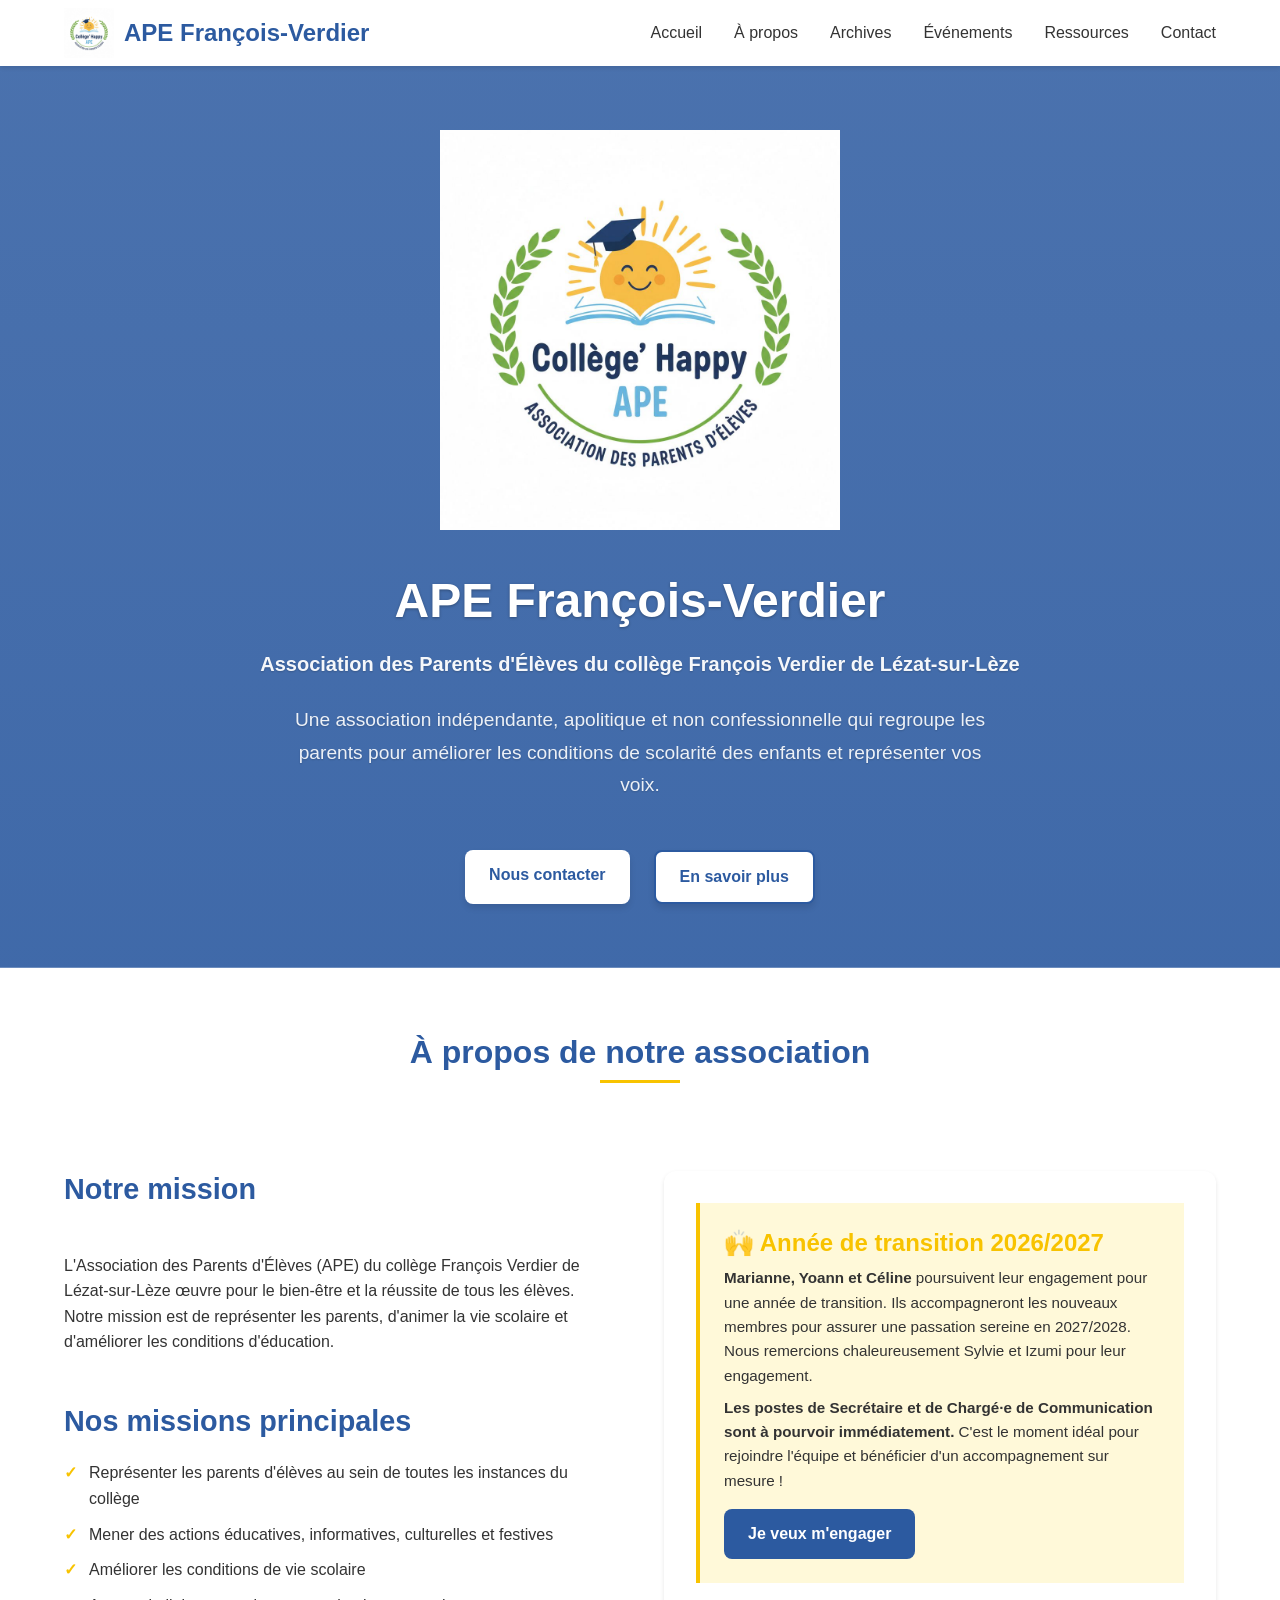
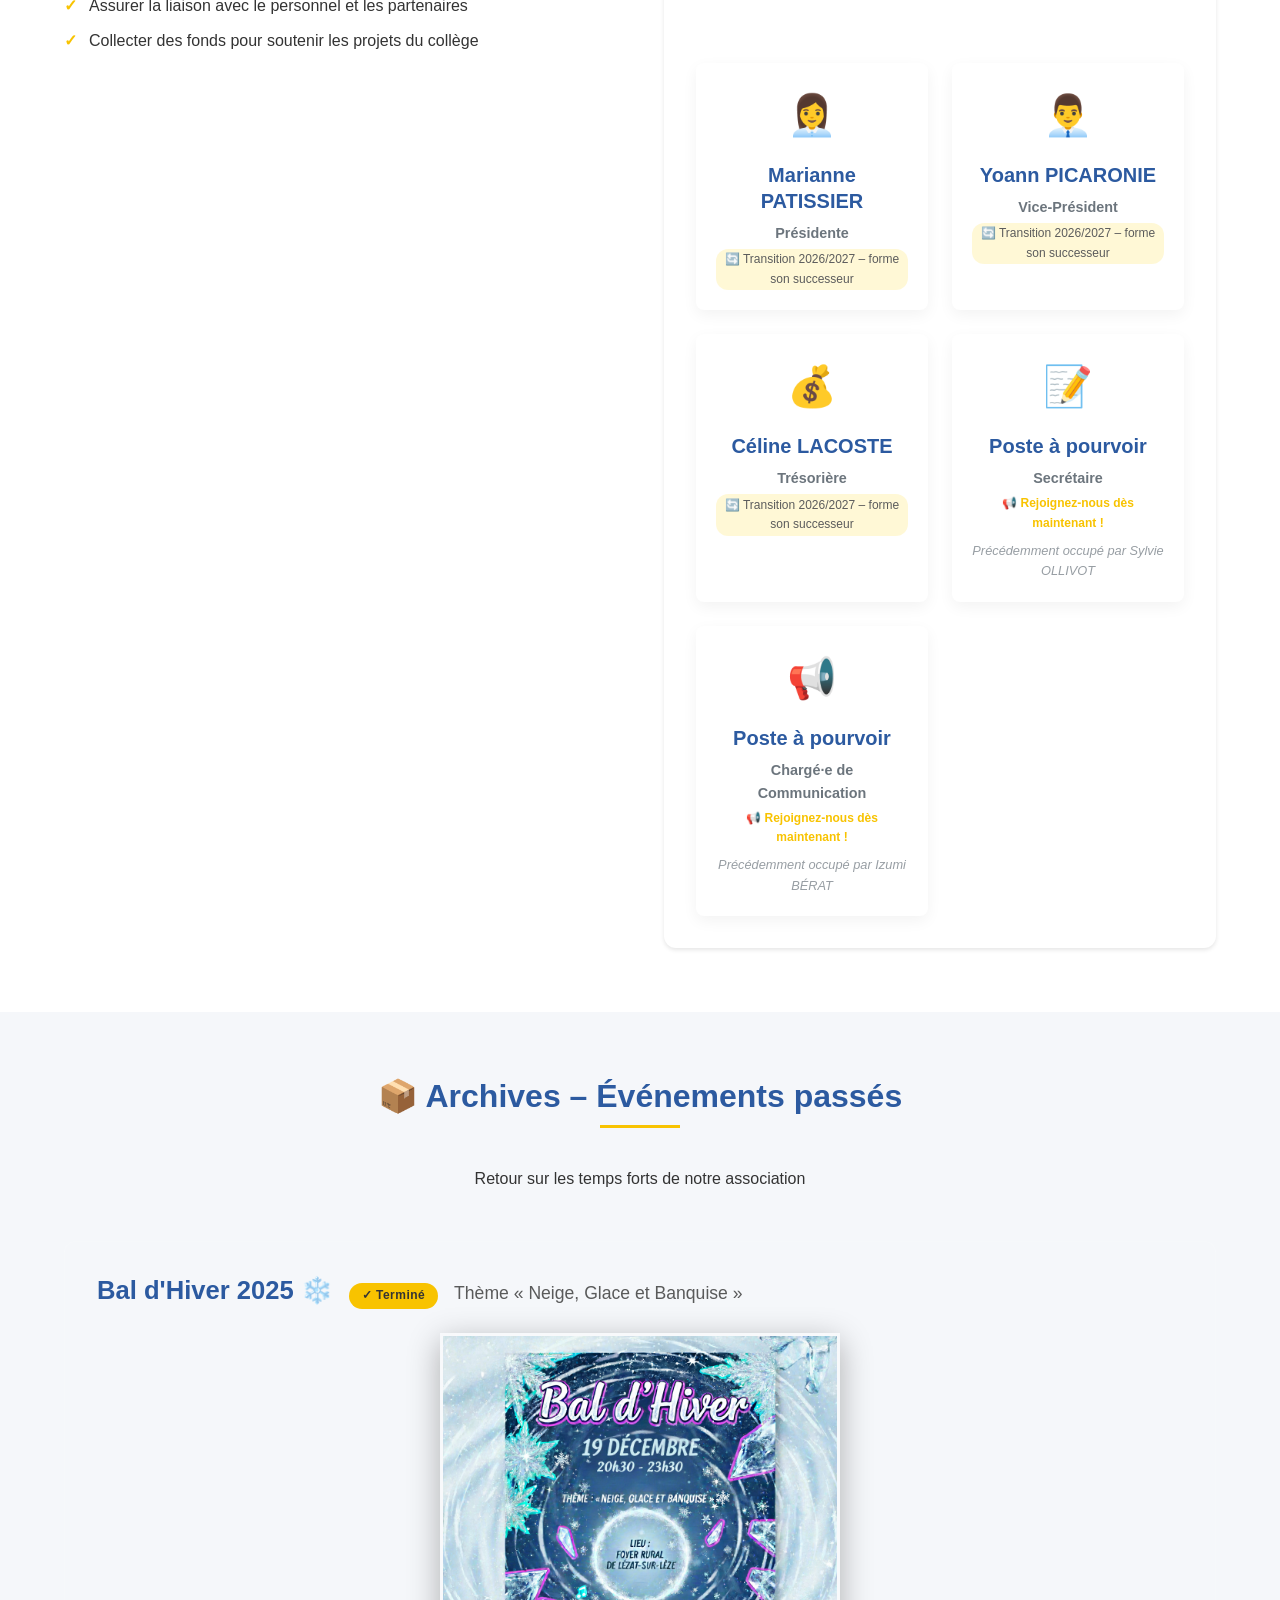
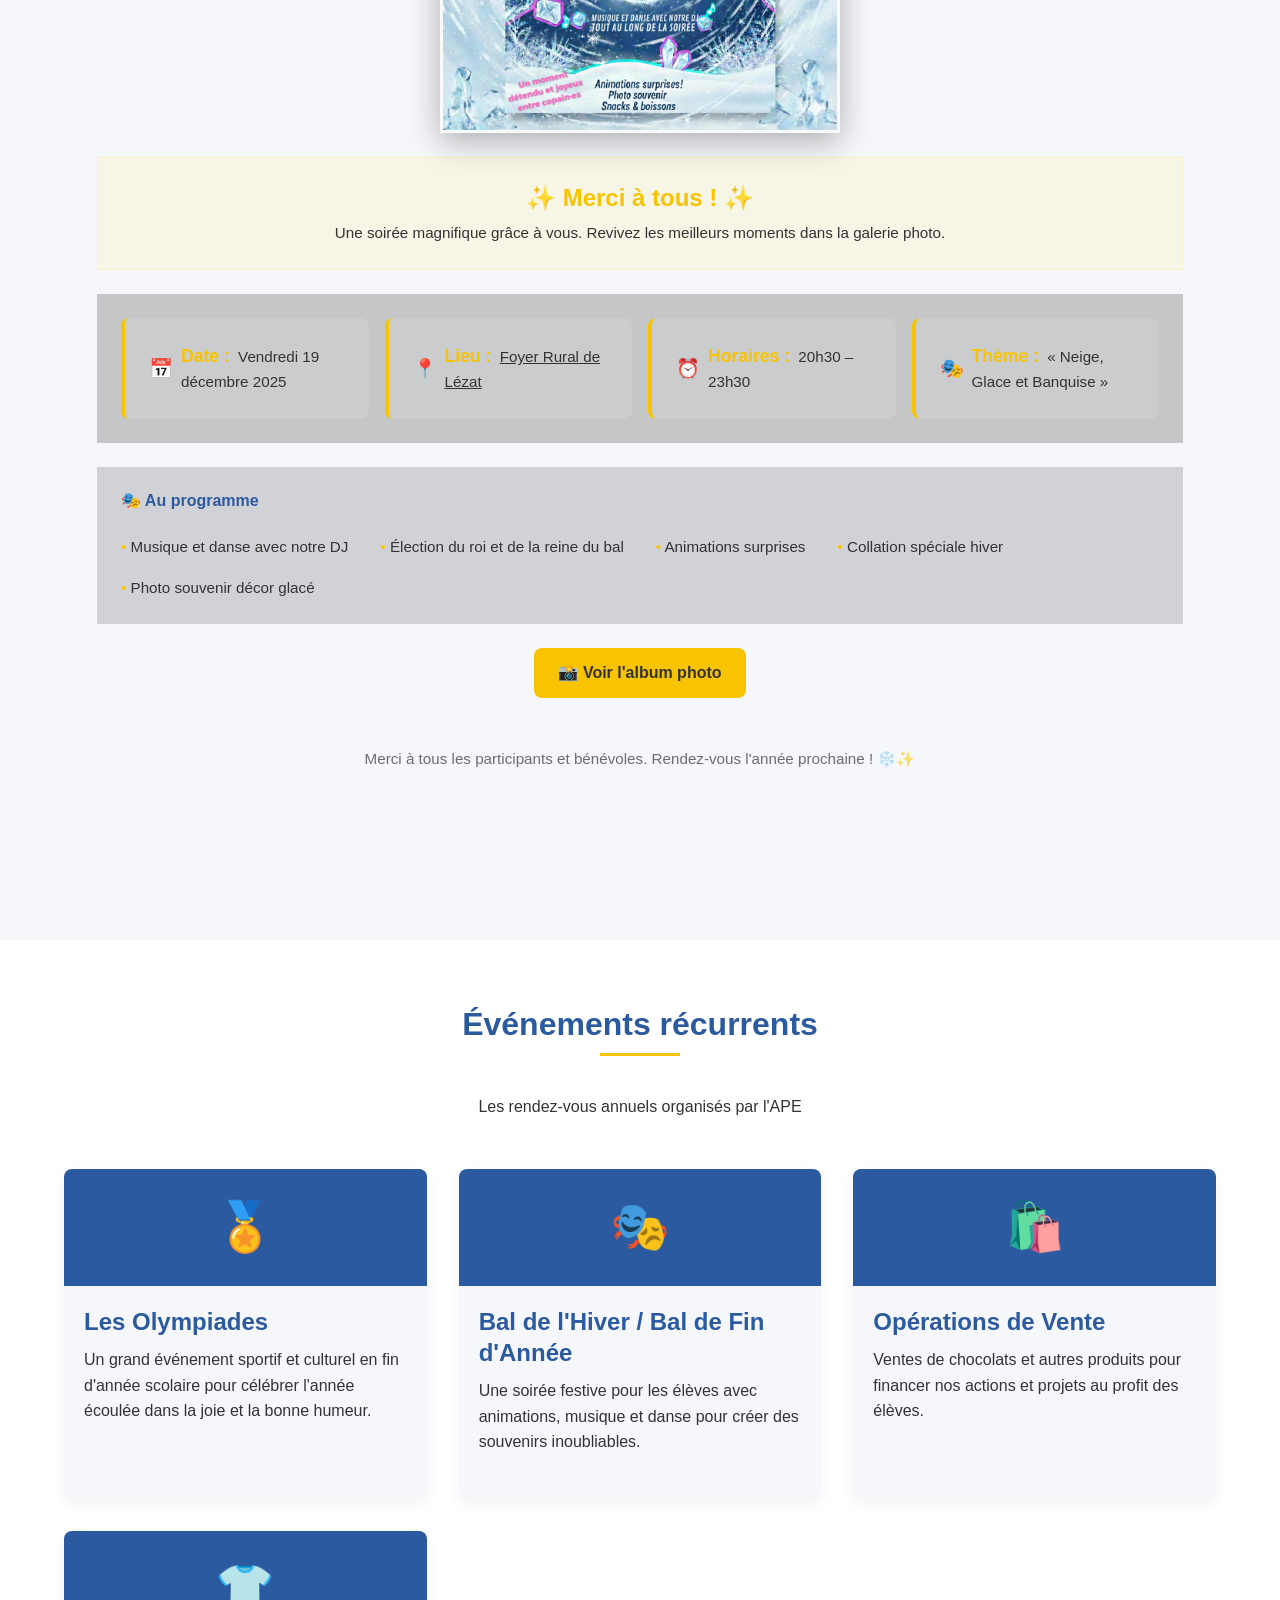
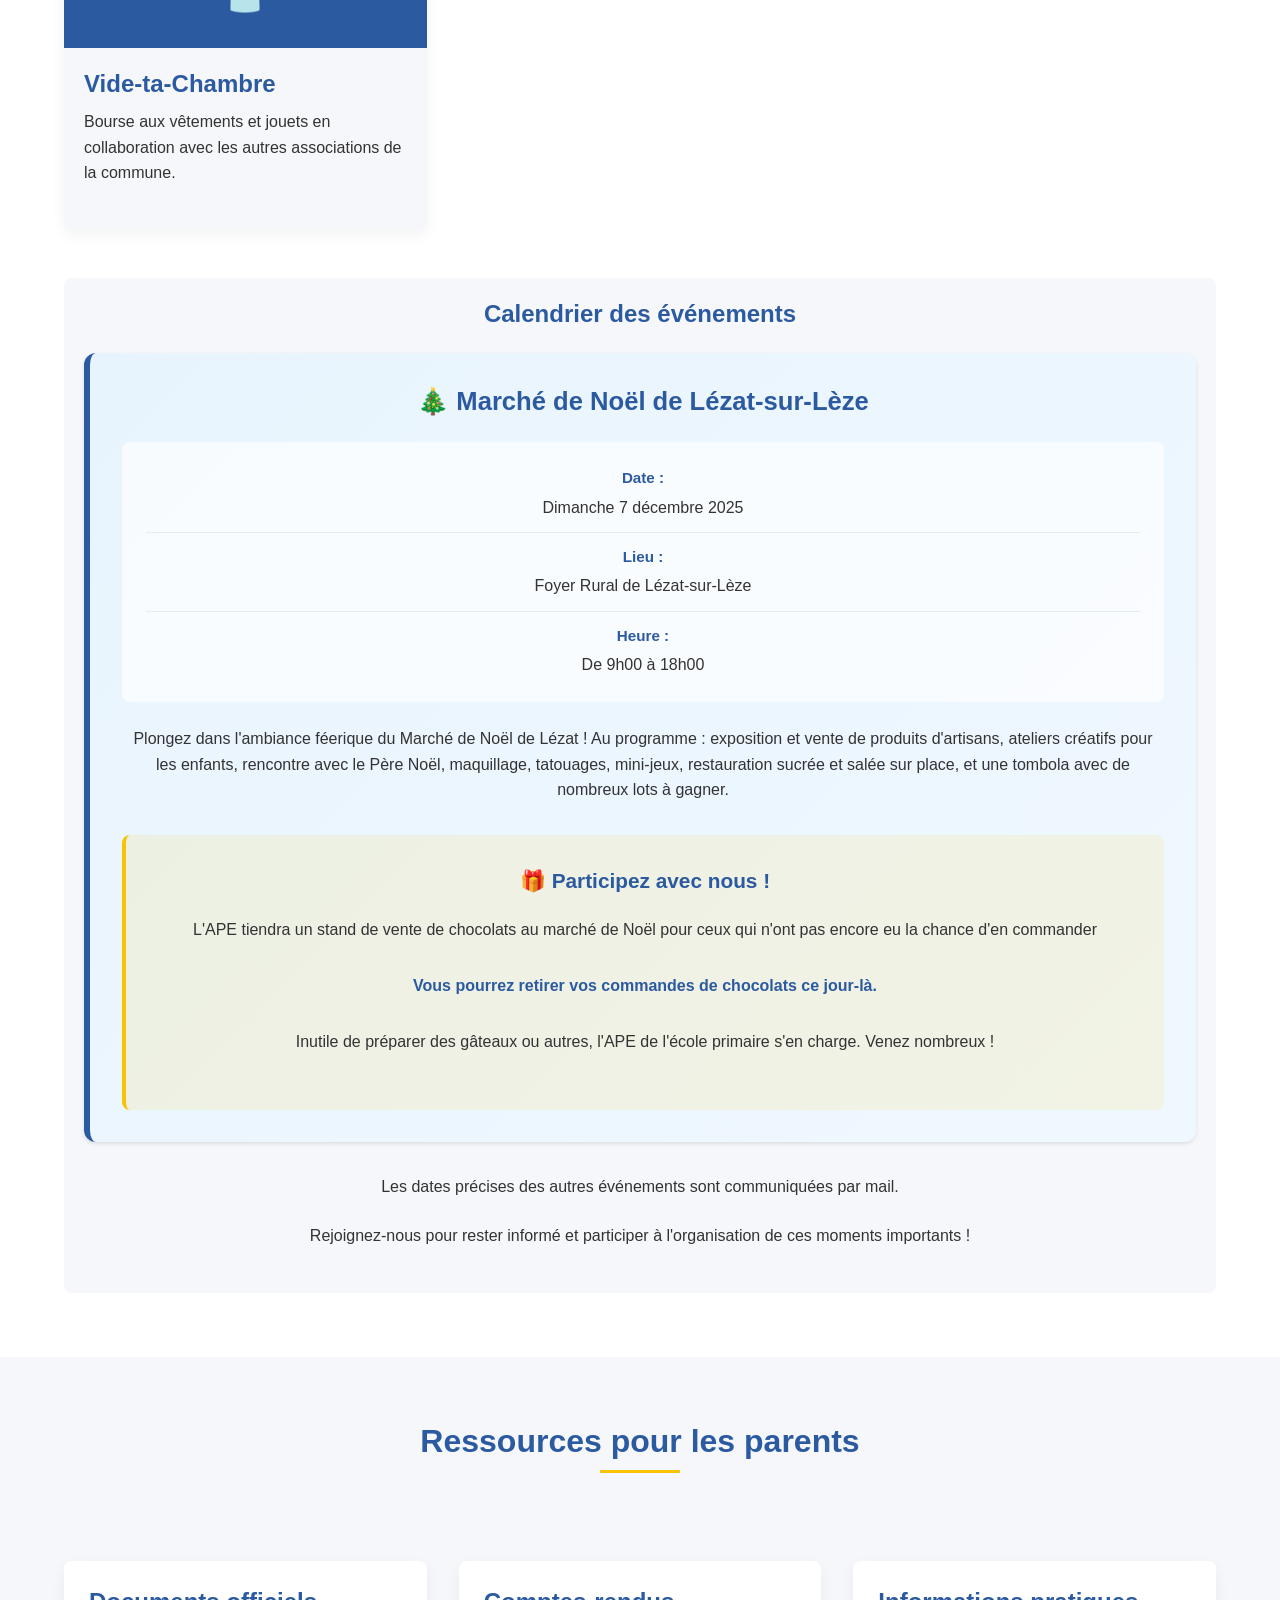
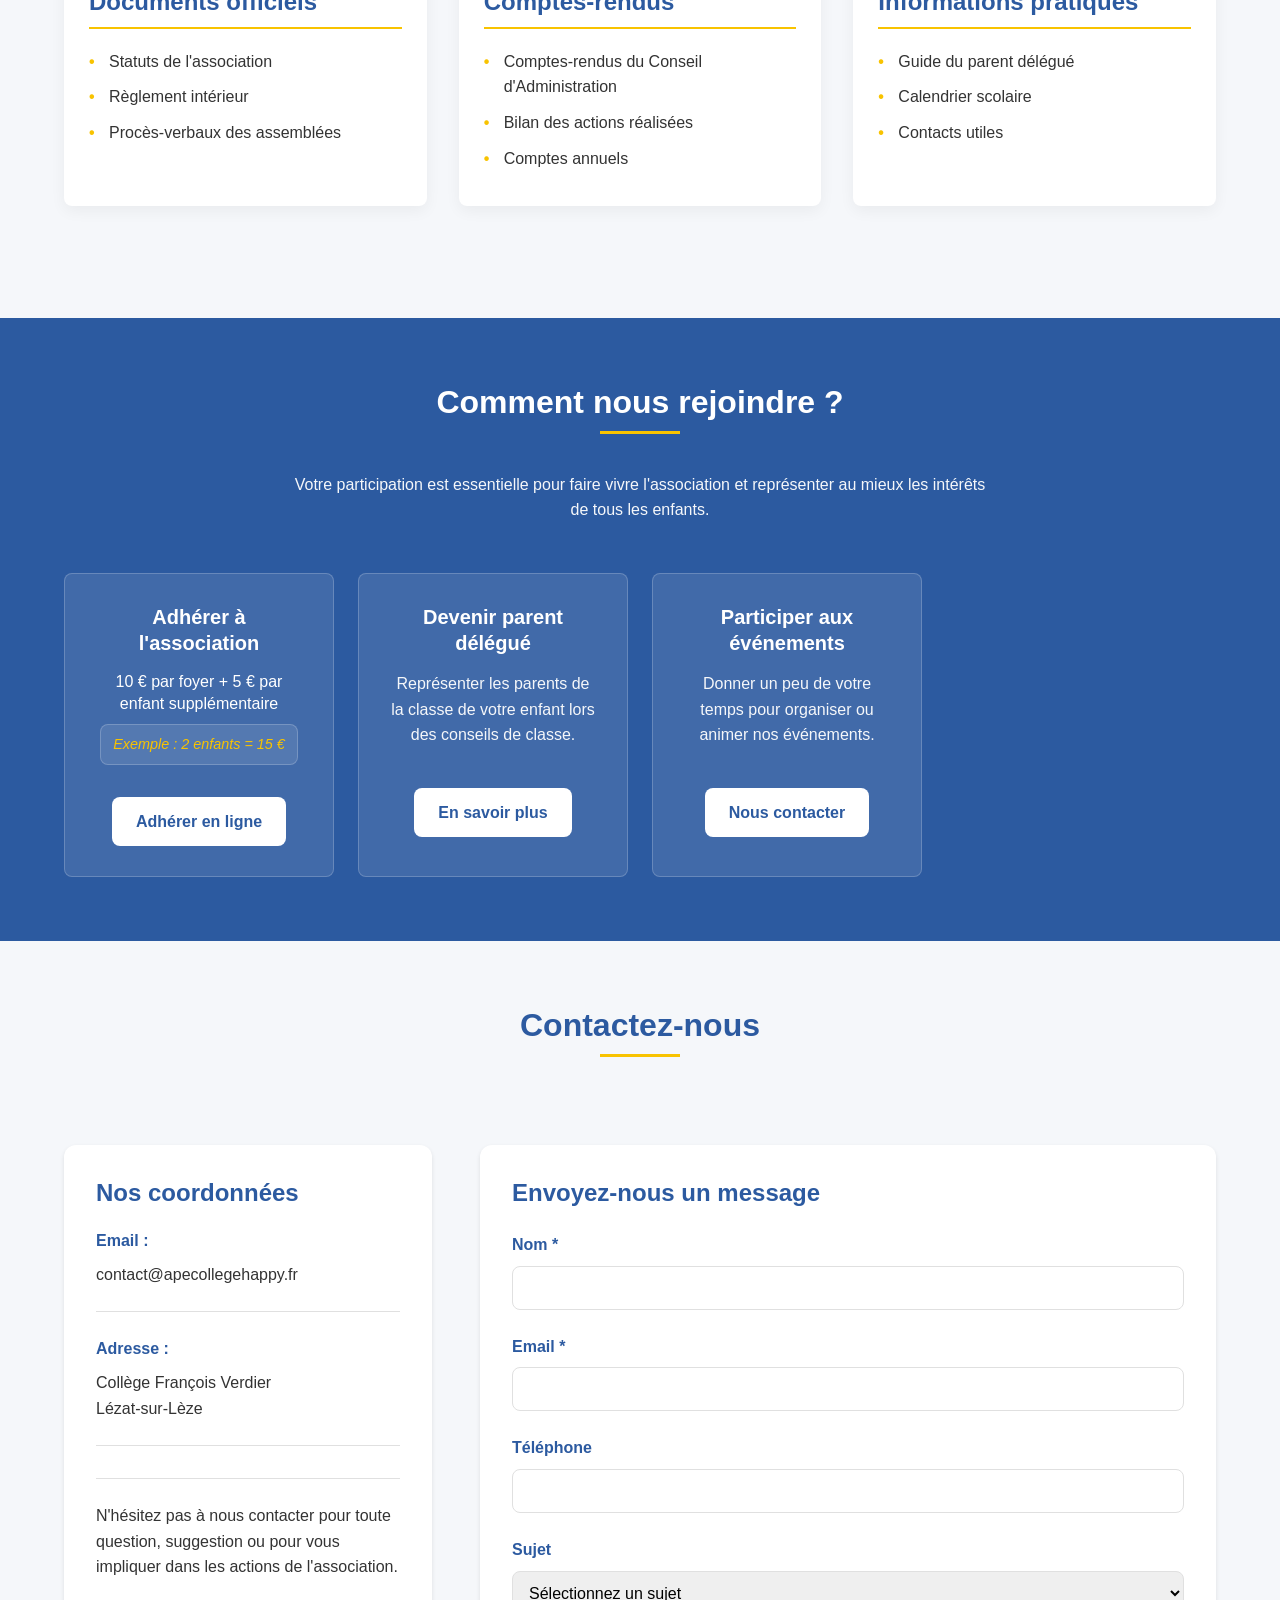
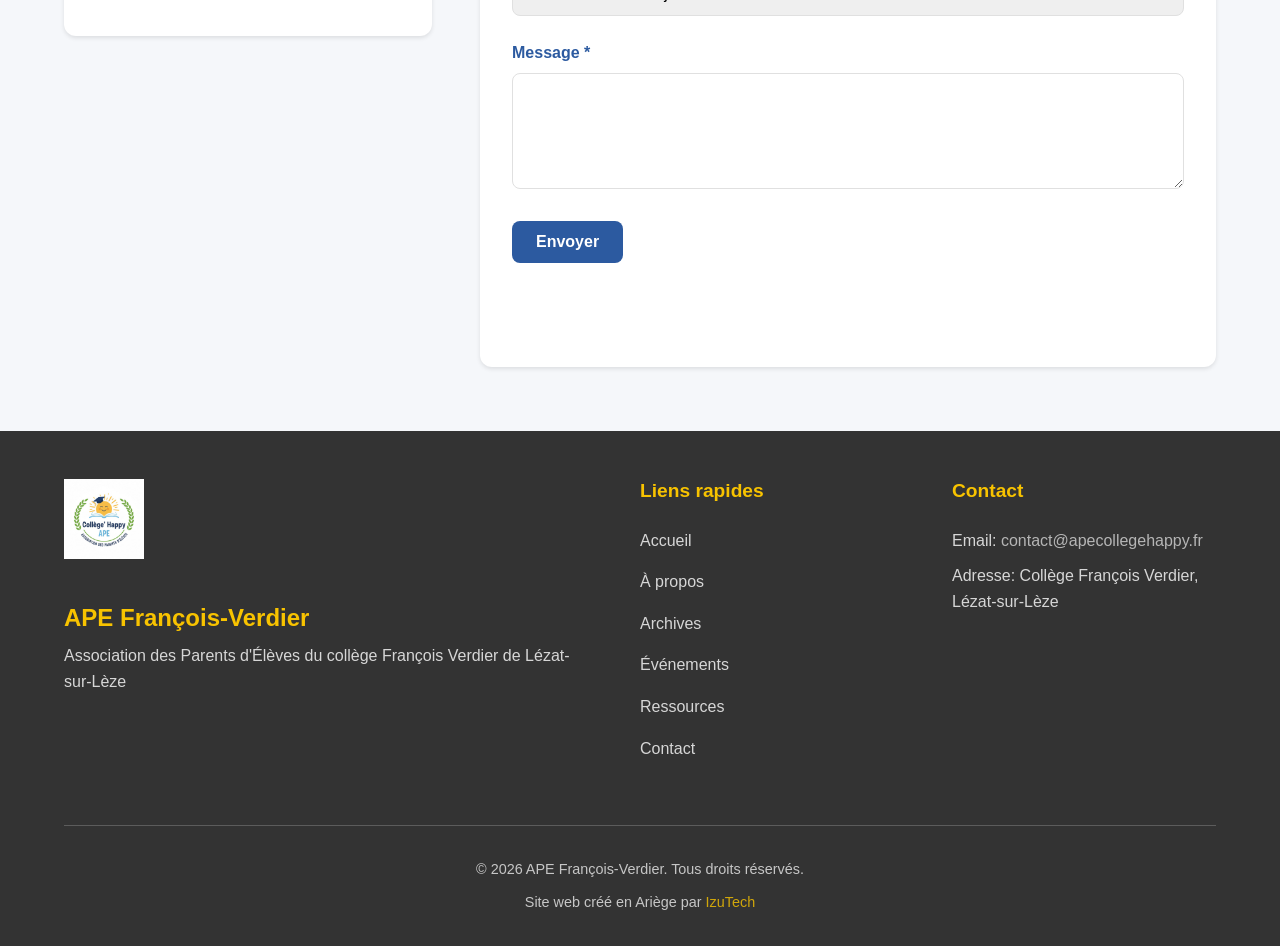
==== commit 145276d2: "Update index.html" ====
--- a/index.html
+++ b/index.html
@@ -1,50 +1,256 @@
 <!DOCTYPE html>
 <html lang="fr">
 <head>
-    <meta charset="UTF-8">
-    <meta name="viewport" content="width=device-width, initial-scale=1.0">
-    <meta name="theme-color" content="#2c5aa0">
-        
-    <meta name="description" content="APE du collège François-Verdier à Lézat-sur-Lèze. Association des Parents d'Élèves : informations, événements, bal d'hiver, adhésion et contact.">    
-    <meta name="robots" content="index, follow">
-    <link rel="canonical" href="https://apecollegehappy.fr/">
-    
+    <meta charset="UTF-8" />
+    <meta name="viewport" content="width=device-width, initial-scale=1.0" />
+    <meta name="theme-color" content="#2c5aa0" />
+
+    <meta name="description" content="APE du collège François-Verdier à Lézat-sur-Lèze. Association des Parents d'Élèves : informations, événements, bal d'hiver, adhésion et contact." />
+    <meta name="robots" content="index, follow" />
+    <link rel="canonical" href="https://apecollegehappy.fr/" />
+
     <!-- Google Search Console verification -->
-    <meta name="google-site-verification" content="TBW-ufhzspgf7_gtEmXUoKC6rkOJuw2rtE3xY787YEw">
-    
+    <meta name="google-site-verification" content="TBW-ufhzspgf7_gtEmXUoKC6rkOJuw2rtE3xY787YEw" />
+
     <!-- Open Graph tags for social sharing -->
-    <meta property="og:title" content="APE François-Verdier - Association Parents d'Élèves | Collège Lézat-sur-Lèze">
-    <meta property="og:description" content="Association des Parents d'Élèves du collège François Verdier à Lézat-sur-Lèze">
-    <meta property="og:url" content="https://apecollegehappy.fr/">
-    <meta property="og:type" content="website">
-    <link rel="preload" href="images/logo.png" as="image">
+    <meta property="og:title" content="APE François-Verdier - Association Parents d'Élèves | Collège Lézat-sur-Lèze" />
+    <meta property="og:description" content="Association des Parents d'Élèves du collège François Verdier à Lézat-sur-Lèze" />
+    <meta property="og:url" content="https://apecollegehappy.fr/" />
+    <meta property="og:type" content="website" />
+    <link rel="preload" href="images/logo.png" as="image" />
 
     <!-- Favicon -->
-    <link rel="icon" type="image/png" href="images/logo.png">
-    <link rel="apple-touch-icon" href="images/logo.png">
-    <link rel="icon" type="image/x-icon" href="images/favicon.ico">
-    
+    <link rel="icon" type="image/png" href="images/logo.png" />
+    <link rel="apple-touch-icon" href="images/logo.png" />
+    <link rel="icon" type="image/x-icon" href="images/favicon.ico" />
+
     <!-- Fonts -->
-    <link rel="preconnect" href="https://fonts.googleapis.com">
-    <link rel="preconnect" href="https://fonts.gstatic.com" crossorigin>
-    <link href="https://fonts.googleapis.com/css2?family=Nunito:wght@400;600;700&family=Lato:wght@300;400;700&display=swap" rel="stylesheet">
-    
+    <link rel="preconnect" href="https://fonts.googleapis.com" />
+    <link rel="preconnect" href="https://fonts.gstatic.com" crossorigin />
+    <link href="https://fonts.googleapis.com/css2?family=Nunito:wght@400;600;700&family=Lato:wght@300;400;700&display=swap" rel="stylesheet" />
+
     <!-- CSS -->
-    <link rel="stylesheet" href="styles/main.css">
-    
-    <!-- OPTIMIZED TITLE - Clear hierarchy with location -->
+    <link rel="stylesheet" href="styles/main.css" />
+
     <title>APE Collège Lézat-sur-Lèze | Association Parents d'Élèves François-Verdier</title>
+    <style>
+        /* Quick layout tweaks */
+        .about-content {
+            display: grid;
+            grid-template-columns: 1fr 1fr;
+            gap: var(--spacing-xl);
+            align-items: start;
+        }
+        .about-text {
+            display: flex;
+            flex-direction: column;
+            gap: var(--spacing-md);
+        }
+        .team-section {
+            display: flex;
+            flex-direction: column;
+            gap: var(--spacing-md);
+        }
+        .team-transition-banner {
+            background: rgba(255, 215, 0, 0.15);
+            padding: var(--spacing-md);
+            border-radius: var(--border-radius-md);
+            border-left: 4px solid var(--accent);
+            margin-bottom: var(--spacing-sm);
+        }
+        .team-transition-banner h3 {
+            margin-bottom: var(--spacing-xs);
+            color: var(--accent);
+        }
+        .team-transition-banner p {
+            margin-bottom: var(--spacing-xs);
+            font-size: 0.95rem;
+        }
+        .team-transition-banner .btn {
+            margin-top: var(--spacing-xs);
+        }
+        .team-grid {
+            display: grid;
+            grid-template-columns: repeat(auto-fit, minmax(160px, 1fr));
+            gap: var(--spacing-md);
+        }
+        .team-member .member-note {
+            font-size: 0.8rem;
+            opacity: 0.7;
+            margin-top: var(--spacing-xs);
+            font-style: italic;
+        }
+        .team-member .transition-tag {
+            font-size: 0.75rem;
+            opacity: 0.8;
+            display: block;
+            background: rgba(255, 215, 0, 0.2);
+            padding: 0.1rem 0.4rem;
+            border-radius: 12px;
+            margin-top: 0.25rem;
+        }
+        .team-member .open-tag {
+            font-size: 0.75rem;
+            color: var(--accent);
+            font-weight: 700;
+            display: block;
+            margin-top: 0.25rem;
+        }
+        /* Past event – compact */
+        .past-event-card {
+            background: rgba(255, 255, 255, 0.05);
+            border-radius: var(--border-radius-lg);
+            padding: var(--spacing-lg);
+            margin-bottom: var(--spacing-xl);
+            border: 1px solid rgba(255, 255, 255, 0.1);
+        }
+        .past-event-header {
+            display: flex;
+            align-items: baseline;
+            flex-wrap: wrap;
+            gap: var(--spacing-sm);
+            margin-bottom: var(--spacing-md);
+        }
+        .past-event-header h3 {
+            margin: 0;
+            font-size: 1.6rem;
+        }
+        .past-event-badge {
+            background: var(--accent);
+            color: var(--dark);
+            font-weight: 700;
+            padding: 0.2rem 0.8rem;
+            border-radius: 20px;
+            font-size: 0.75rem;
+            display: inline-block;
+            letter-spacing: 0.5px;
+        }
+        .past-event-theme {
+            font-size: 1.1rem;
+            opacity: 0.8;
+            margin: 0;
+        }
+        .flyer-container {
+            max-width: 400px;
+            margin: 0 auto var(--spacing-md);
+            text-align: center;
+        }
+        .flyer-container img {
+            width: 100%;
+            height: auto;
+            border-radius: var(--border-radius-md);
+            box-shadow: 0 8px 30px rgba(0, 0, 0, 0.3);
+        }
+        .past-event-details-compact {
+            display: grid;
+            grid-template-columns: repeat(auto-fit, minmax(200px, 1fr));
+            gap: var(--spacing-sm);
+            background: rgba(0, 0, 0, 0.2);
+            padding: var(--spacing-md);
+            border-radius: var(--border-radius-md);
+            margin-bottom: var(--spacing-md);
+        }
+        .past-event-details-compact .detail-item {
+            display: flex;
+            align-items: center;
+            gap: var(--spacing-xs);
+        }
+        .past-event-details-compact .detail-icon {
+            font-size: 1.2rem;
+        }
+        .past-event-details-compact .detail-content {
+            font-size: 0.95rem;
+        }
+        .past-event-details-compact .detail-content strong {
+            display: inline;
+            margin-right: 0.25rem;
+        }
+        .past-event-program-compact {
+            display: flex;
+            flex-wrap: wrap;
+            gap: var(--spacing-sm) var(--spacing-lg);
+            background: rgba(0, 0, 0, 0.15);
+            padding: var(--spacing-md);
+            border-radius: var(--border-radius-md);
+            margin-bottom: var(--spacing-md);
+        }
+        .past-event-program-compact h4 {
+            width: 100%;
+            margin: 0 0 var(--spacing-xs) 0;
+            font-size: 1rem;
+        }
+        .past-event-program-compact ul {
+            list-style: none;
+            padding: 0;
+            margin: 0;
+            display: flex;
+            flex-wrap: wrap;
+            gap: var(--spacing-sm) var(--spacing-lg);
+        }
+        .past-event-program-compact ul li {
+            font-size: 0.95rem;
+        }
+        .past-event-program-compact ul li::before {
+            content: "• ";
+            color: var(--accent);
+        }
+        .past-event-photos-link {
+            text-align: center;
+            margin: var(--spacing-md) 0 var(--spacing-sm);
+        }
+        .past-event-footer {
+            text-align: center;
+            opacity: 0.7;
+            font-size: 0.95rem;
+            border-top: 1px solid rgba(255, 255, 255, 0.1);
+            padding-top: var(--spacing-md);
+            margin-top: var(--spacing-md);
+        }
+        .thanks-banner-compact {
+            text-align: center;
+            background: rgba(255, 215, 0, 0.08);
+            padding: var(--spacing-md);
+            border-radius: var(--border-radius-md);
+            margin-bottom: var(--spacing-md);
+            border: 1px solid rgba(255, 215, 0, 0.15);
+        }
+        .thanks-banner-compact h3 {
+            margin: 0 0 var(--spacing-xs) 0;
+            color: var(--accent);
+        }
+        .thanks-banner-compact p {
+            margin: 0;
+            font-size: 0.95rem;
+        }
+        @media (max-width: 768px) {
+            .about-content {
+                grid-template-columns: 1fr;
+            }
+            .past-event-details-compact {
+                grid-template-columns: 1fr 1fr;
+            }
+        }
+        @media (max-width: 480px) {
+            .past-event-details-compact {
+                grid-template-columns: 1fr;
+            }
+            .past-event-program-compact ul {
+                flex-direction: column;
+                gap: var(--spacing-xs);
+            }
+        }
+    </style>
 </head>
 <body>
     <!-- Skip to main content -->
     <a href="#main-content" class="skip-link">Aller au contenu principal</a>
-    
-    <!-- CLEAN ORIGINAL NAVIGATION - Better for homepage -->
+
+    <!-- Header -->
     <header class="header">
         <div class="container">
             <div class="header-content">
                 <div class="logo">
-                    <img src="images/logo.png" alt="APE François-Verdier - Association des Parents d'Élèves" width="50" height="50">
+                    <img src="images/logo.png" alt="APE François-Verdier - Association des Parents d'Élèves" width="50" height="50" />
                     <h1>APE François-Verdier</h1>
                 </div>
                 <button class="menu-toggle" aria-label="Ouvrir le menu" aria-expanded="false">
@@ -56,7 +262,7 @@
                     <ul class="nav-list">
                         <li><a href="#accueil" class="nav-link">Accueil</a></li>
                         <li><a href="#a-propos" class="nav-link">À propos</a></li>
-                        <li><a href="#bal-d-hiver" class="nav-link">Bal d'Hiver</a></li>
+                        <li><a href="#archives" class="nav-link">Archives</a></li>
                         <li><a href="#evenements" class="nav-link">Événements</a></li>
                         <li><a href="#ressources" class="nav-link">Ressources</a></li>
                         <li><a href="#contact" class="nav-link">Contact</a></li>
@@ -67,12 +273,12 @@
     </header>
 
     <main id="main-content">
-        <!-- Hero Section -->
+        <!-- Hero -->
         <section id="accueil" class="hero">
             <div class="container">
                 <div class="hero-content">
                     <div class="hero-logo">
-                        <img src="images/logo.png" alt="APE François-Verdier - Association des Parents d'Élèves" width="400" height="400">
+                        <img src="images/logo.png" alt="APE François-Verdier - Association des Parents d'Élèves" width="400" height="400" />
                     </div>
                     <h1>APE François-Verdier</h1>
                     <p class="hero-subtitle">Association des Parents d'Élèves du collège François Verdier de Lézat-sur-Lèze</p>
@@ -85,17 +291,18 @@
             </div>
         </section>
 
-        <!-- About Section -->
+        <!-- About -->
         <section id="a-propos" class="about">
             <div class="container">
                 <div class="section-header">
                     <h2>À propos de notre association</h2>
                 </div>
                 <div class="about-content">
+                    <!-- Left: Mission -->
                     <div class="about-text">
                         <h3>Notre mission</h3>
                         <p>L'Association des Parents d'Élèves (APE) du collège François Verdier de Lézat-sur-Lèze œuvre pour le bien-être et la réussite de tous les élèves. Notre mission est de représenter les parents, d'animer la vie scolaire et d'améliorer les conditions d'éducation.</p>
-                        
+
                         <div class="missions">
                             <h3>Nos missions principales</h3>
                             <ul class="missions-list">
@@ -107,176 +314,135 @@
                             </ul>
                         </div>
                     </div>
-                    
+
+                    <!-- Right: Team + transition banner -->
                     <div class="team-section">
-                        <h3>Notre bureau</h3>
+                        <div class="team-transition-banner">
+                            <h3>🙌 Année de transition 2026/2027</h3>
+                            <p><strong>Marianne, Yoann et Céline</strong> poursuivent leur engagement pour une année de transition. Ils accompagneront les nouveaux membres pour assurer une passation sereine en 2027/2028. Nous remercions chaleureusement Sylvie et Izumi pour leur engagement.</p>
+                            <p><strong>Les postes de Secrétaire et de Chargé·e de Communication sont à pourvoir immédiatement.</strong> C'est le moment idéal pour rejoindre l'équipe et bénéficier d'un accompagnement sur mesure !</p>
+                            <a href="#contact" class="btn btn-primary" style="margin-top: var(--spacing-xs);">Je veux m'engager</a>
+                        </div>
+
                         <div class="team-grid">
+                            <!-- Staying members -->
                             <div class="team-member">
                                 <div class="member-icon">👩‍💼</div>
                                 <h4>Marianne PATISSIER</h4>
-                                <p>Présidente</p>
+                                <p><strong>Présidente</strong></p>
+                                <span class="transition-tag">🔄 Transition 2026/2027 – forme son successeur</span>
                             </div>
                             <div class="team-member">
                                 <div class="member-icon">👨‍💼</div>
                                 <h4>Yoann PICARONIE</h4>
-                                <p>Vice-Président</p>
-                            </div>
-                            <div class="team-member">
-                                <div class="member-icon">📝</div>
-                                <h4>Sylvie OLLIVOT</h4>
-                                <p>Secrétaire</p>
+                                <p><strong>Vice-Président</strong></p>
+                                <span class="transition-tag">🔄 Transition 2026/2027 – forme son successeur</span>
                             </div>
                             <div class="team-member">
                                 <div class="member-icon">💰</div>
                                 <h4>Céline LACOSTE</h4>
-                                <p>Trésorière</p>
+                                <p><strong>Trésorière</strong></p>
+                                <span class="transition-tag">🔄 Transition 2026/2027 – forme son successeur</span>
+                            </div>
+                            <!-- Open positions -->
+                            <div class="team-member">
+                                <div class="member-icon">📝</div>
+                                <h4>Poste à pourvoir</h4>
+                                <p><strong>Secrétaire</strong></p>
+                                <span class="open-tag">📢 Rejoignez-nous dès maintenant !</span>
+                                <p class="member-note">Précédemment occupé par Sylvie OLLIVOT</p>
                             </div>
                             <div class="team-member">
                                 <div class="member-icon">📢</div>
-                                <h4>Izumi BÉRAT</h4>
-                                <p>Chargé de Communication</p>
+                                <h4>Poste à pourvoir</h4>
+                                <p><strong>Chargé·e de Communication</strong></p>
+                                <span class="open-tag">📢 Rejoignez-nous dès maintenant !</span>
+                                <p class="member-note">Précédemment occupé par Izumi BÉRAT</p>
                             </div>
                         </div>
                     </div>
                 </div>
             </div>
         </section>
-        
-       <!-- Bal d'Hiver Section -->
-        <section id="bal-d-hiver" class="bal-section">
-          <div class="container">
-            <div class="section-header">
-              <h2>Bal d'Hiver 2025</h2>
-              <p>Une soirée magique sur le thème "Neige, Glace et Banquise" ❄️</p>
-            </div>
-            
-            <!-- Flyer Image (kept as a memory) -->
-            <div class="flyer-container">
-              <img src="/images/Bal d'hiver flyer.png" 
-                   alt="Flyer du Bal d'Hiver - 19 Décembre 2025, Foyer Rural de Lézat-sur-Lèze - Thème Neige, Glace et Banquise"
-                   class="event-flyer">
-            </div>
-            
-            <div class="bal-hero-single">
-              <!-- Registration Banner (hidden – kept to avoid JS errors) -->
-              <div class="registration-banner" style="display:none;">
-                <div class="registration-stats">
-                  <div class="counter-display">
-                    <div class="counter-number" id="bal-total-registrations">0</div>
-                    <p class="counter-label">élèves déjà inscrits</p>
-                  </div>
-                  <div class="progress-section">
-                    <h4>📊 Progression</h4>
-                    <div class="counter-progress">
-                      <div class="progress-bar">
-                        <div class="progress-fill" id="bal-progress-fill"></div>
-                      </div>
-                      <span id="bal-progress-text">0%</span>
-                    </div>
-                  </div>
-                </div>
-                <div class="registration-actions-compact">
-                  <a href="/inscription-bal-2025.html" class="btn btn-primary" target="_blank" rel="noopener">
-                    📝 S'inscrire maintenant
-                  </a>
-                  <a href="dashboard.html" class="btn btn-secondary">
-                    📊 Voir le tableau de bord
-                  </a>
-                </div>
-              </div>
-              
-              <!-- NEW: Thank you banner -->
-              <div class="thanks-banner" style="text-align: center; margin-bottom: var(--spacing-xl); padding: var(--spacing-lg); background: rgba(255,255,255,0.15); border-radius: var(--border-radius-lg); backdrop-filter: blur(10px); border: 1px solid rgba(255,255,255,0.3);">
-                <h3 style="color: var(--accent); font-size: 2rem; margin-bottom: var(--spacing-md);">✨ Merci à tous ! ✨</h3>
-                <p style="font-size: 1.2rem; margin-bottom: var(--spacing-md);">Le Bal d'Hiver 2025 est désormais terminé. Nous remercions chaleureusement tous les participants, bénévoles et partenaires pour cette magnifique soirée.</p>
-                <p style="font-size: 1.1rem;">Revivez les meilleurs moments en consultant la galerie photo ci-dessous.</p>
-              </div>
-              
-              <!-- Content Grid -->
-              <div class="bal-content-grid">
-                <!-- Main Content -->
-                <div class="bal-main-content">
-                  <!-- Event Details Card -->
-                  <div class="event-details-card">
-                    <div class="event-details-header">
-                      <h3>📅 Informations pratiques</h3>
-                    </div>
-                    <div class="details-grid">
-                      <div class="detail-item">
-                        <div class="detail-icon">📅</div>
-                        <div class="detail-content">
-                          <strong>Date :</strong>
-                          <span>Vendredi 19 décembre 2025</span>
-                        </div>
-                      </div>
-                      <div class="detail-item">
-                        <div class="detail-icon">📍</div>
-                        <div class="detail-content">
-                          <strong>Lieu :</strong>
-                          <span><a href="https://maps.app.goo.gl/Zr9aNzRpJP9hLUvaA" target="_blank" rel="noopener noreferrer" style="color: inherit; text-decoration: underline;">Foyer Rural de Lézat-sur-Lèze</a></span>
-                        </div>
-                      </div>
-                      <div class="detail-item">
-                        <div class="detail-icon">⏰</div>
-                        <div class="detail-content">
-                          <strong>Horaires :</strong>
-                          <span>20h30 - 23h30</span>
-                        </div>
-                      </div>
-                      <div class="detail-item">
-                        <div class="detail-icon">🎭</div>
-                        <div class="detail-content">
-                          <strong>Thème :</strong>
-                          <span>« Neige, Glace et Banquise » ❄️</span>
-                        </div>
-                      </div>
-                    </div>
-                  </div>
-                  
-                  <!-- Program Section -->
-                  <div class="program-section">
-                    <h3>🎭 Au programme</h3>
-                    <ul class="program-list">
-                      <li>Musique et danse avec notre DJ</li>
-                      <li>Élection du roi et de la reine du bal</li>
-                      <li>Animations surprises tout au long de la soirée</li>
-                      <li>Collation spéciale sur le thème de l'hiver</li>
-                      <li>Photo souvenir avec décor glacé</li>
-                    </ul>
-                  </div>
-                </div>
-                
-                <!-- Sidebar -->
-                <div class="bal-sidebar">
-                  <!-- Photo Gallery Card (replaces help request) -->
-                  <div class="help-request">
-                    <h4>📸 Photos du Bal d'Hiver</h4>
-                    <p>Revivez les moments magiques de cette soirée inoubliable !</p>
-                    <div style="text-align: center; margin: 20px 0;">
-                      <a href="https://photos.app.goo.gl/M2oTvLveTw3uLtEc9" class="btn btn-primary" target="_blank" rel="noopener" style="background-color: var(--accent); color: var(--dark);">Voir l'album photo</a>
-                    </div>
-                    <p><em>Merci à tous les participants et bénévoles qui ont fait de cette soirée un succès.</em></p>
-                  </div>
-                  
-                  <!-- Thank you message (replaces rules) -->
-                  <div class="rules-section">
-                    <h4>🎉 Un grand merci !</h4>
-                    <p>Le Bal d'Hiver 2025 a été une magnifique réussite grâce à votre présence et votre bonne humeur.</p>
-                    <p>Rendez-vous l'année prochaine pour une nouvelle édition encore plus féerique !</p>
-                    <p>❄️✨</p>
-                  </div>
-                </div>
-              </div>
-            </div>
-          </div>
+
+        <!-- ARCHIVES – Past events (compact) -->
+        <section id="archives" class="archives">
+            <div class="container">
+                <div class="section-header">
+                    <h2>📦 Archives – Événements passés</h2>
+                    <p>Retour sur les temps forts de notre association</p>
+                </div>
+
+                <!-- Bal d'Hiver 2025 – compact -->
+                <div class="past-event-card">
+                    <div class="past-event-header">
+                        <h3>Bal d'Hiver 2025 ❄️</h3>
+                        <span class="past-event-badge">✓ Terminé</span>
+                        <p class="past-event-theme">Thème « Neige, Glace et Banquise »</p>
+                    </div>
+
+                    <!-- Flyer -->
+                    <div class="flyer-container">
+                        <img src="/images/Bal d'hiver flyer.png" alt="Flyer du Bal d'Hiver 2025" class="event-flyer" />
+                    </div>
+
+                    <!-- Thanks compact -->
+                    <div class="thanks-banner-compact">
+                        <h3>✨ Merci à tous ! ✨</h3>
+                        <p>Une soirée magnifique grâce à vous. Revivez les meilleurs moments dans la galerie photo.</p>
+                    </div>
+
+                    <!-- Details compact -->
+                    <div class="past-event-details-compact">
+                        <div class="detail-item">
+                            <span class="detail-icon">📅</span>
+                            <span class="detail-content"><strong>Date :</strong> Vendredi 19 décembre 2025</span>
+                        </div>
+                        <div class="detail-item">
+                            <span class="detail-icon">📍</span>
+                            <span class="detail-content"><strong>Lieu :</strong> <a href="https://maps.app.goo.gl/Zr9aNzRpJP9hLUvaA" target="_blank" rel="noopener" style="color: inherit; text-decoration: underline;">Foyer Rural de Lézat</a></span>
+                        </div>
+                        <div class="detail-item">
+                            <span class="detail-icon">⏰</span>
+                            <span class="detail-content"><strong>Horaires :</strong> 20h30 – 23h30</span>
+                        </div>
+                        <div class="detail-item">
+                            <span class="detail-icon">🎭</span>
+                            <span class="detail-content"><strong>Thème :</strong> « Neige, Glace et Banquise »</span>
+                        </div>
+                    </div>
+
+                    <!-- Program compact -->
+                    <div class="past-event-program-compact">
+                        <h4>🎭 Au programme</h4>
+                        <ul>
+                            <li>Musique et danse avec notre DJ</li>
+                            <li>Élection du roi et de la reine du bal</li>
+                            <li>Animations surprises</li>
+                            <li>Collation spéciale hiver</li>
+                            <li>Photo souvenir décor glacé</li>
+                        </ul>
+                    </div>
+
+                    <!-- Photo link -->
+                    <div class="past-event-photos-link">
+                        <a href="https://photos.app.goo.gl/M2oTvLveTw3uLtEc9" class="btn btn-primary" target="_blank" rel="noopener" style="background-color: var(--accent); color: var(--dark);">📸 Voir l'album photo</a>
+                    </div>
+
+                    <div class="past-event-footer">
+                        <p>Merci à tous les participants et bénévoles. Rendez-vous l'année prochaine ! ❄️✨</p>
+                    </div>
+                </div>
+                <!-- Fin Bal d'Hiver -->
+            </div>
         </section>
-        
-        <!-- Events Section -->
+
+        <!-- Events (recurrent) -->
         <section id="evenements" class="events">
             <div class="container">
                 <div class="section-header">
-                    <h2>Événements</h2>
-                    <p>Les événements récurrents organisés chaque année par l'APE</p>
+                    <h2>Événements récurrents</h2>
+                    <p>Les rendez-vous annuels organisés par l'APE</p>
                 </div>
                 <div class="events-grid">
                     <div class="event-card">
@@ -308,42 +474,42 @@
                         </div>
                     </div>
                 </div>
-                
+
                 <div class="calendar-section">
-                <h3>Calendrier des événements</h3>
-                <div class="noel-event">
-                    <h4>🎄 Marché de Noël de Lézat-sur-Lèze</h4>
-                    <div class="event-details">
-                        <div class="detail-row">
-                            <span class="detail-label">Date :</span>
-                            <span class="detail-value">Dimanche 7 décembre 2025</span>
-                        </div>
-                        <div class="detail-row">
-                            <span class="detail-label">Lieu :</span>
-                            <span class="detail-value">Foyer Rural de Lézat-sur-Lèze</span>
-                        </div>
-                        <div class="detail-row">
-                            <span class="detail-label">Heure :</span>
-                            <span class="detail-value">De 9h00 à 18h00</span>
-                        </div>
-                    </div>
-                    <div class="event-description">
-                        <p>Plongez dans l'ambiance féerique du Marché de Noël de Lézat ! Au programme : exposition et vente de produits d'artisans, ateliers créatifs pour les enfants, rencontre avec le Père Noël, maquillage, tatouages, mini-jeux, restauration sucrée et salée sur place, et une tombola avec de nombreux lots à gagner.</p>
-                    </div>
-                    
-                    <div class="participation-call">
-                        <h5>🎁 Participez avec nous !</h5>
-                        <p>L'APE tiendra un stand de vente de chocolats au marché de Noël pour ceux qui n'ont pas encore eu la chance d'en commander</p>
-                        <p><strong>Vous pourrez retirer vos commandes de chocolats ce jour-là.</strong></p>
-                        <p>Inutile de préparer des gâteaux ou autres, l'APE de l'école primaire s'en charge. Venez nombreux !</p>
-                    </div>
-                </div>
-                <p>Les dates précises des autres événements sont communiquées par mail.</p>
-                <p>Rejoignez-nous pour rester informé et participer à l'organisation de ces moments importants !</p>
+                    <h3>Calendrier des événements</h3>
+                    <div class="noel-event">
+                        <h4>🎄 Marché de Noël de Lézat-sur-Lèze</h4>
+                        <div class="event-details">
+                            <div class="detail-row">
+                                <span class="detail-label">Date :</span>
+                                <span class="detail-value">Dimanche 7 décembre 2025</span>
+                            </div>
+                            <div class="detail-row">
+                                <span class="detail-label">Lieu :</span>
+                                <span class="detail-value">Foyer Rural de Lézat-sur-Lèze</span>
+                            </div>
+                            <div class="detail-row">
+                                <span class="detail-label">Heure :</span>
+                                <span class="detail-value">De 9h00 à 18h00</span>
+                            </div>
+                        </div>
+                        <div class="event-description">
+                            <p>Plongez dans l'ambiance féerique du Marché de Noël de Lézat ! Au programme : exposition et vente de produits d'artisans, ateliers créatifs pour les enfants, rencontre avec le Père Noël, maquillage, tatouages, mini-jeux, restauration sucrée et salée sur place, et une tombola avec de nombreux lots à gagner.</p>
+                        </div>
+                        <div class="participation-call">
+                            <h5>🎁 Participez avec nous !</h5>
+                            <p>L'APE tiendra un stand de vente de chocolats au marché de Noël pour ceux qui n'ont pas encore eu la chance d'en commander</p>
+                            <p><strong>Vous pourrez retirer vos commandes de chocolats ce jour-là.</strong></p>
+                            <p>Inutile de préparer des gâteaux ou autres, l'APE de l'école primaire s'en charge. Venez nombreux !</p>
+                        </div>
+                    </div>
+                    <p>Les dates précises des autres événements sont communiquées par mail.</p>
+                    <p>Rejoignez-nous pour rester informé et participer à l'organisation de ces moments importants !</p>
+                </div>
             </div>
         </section>
 
-        <!-- Resources Section -->
+        <!-- Resources -->
         <section id="ressources" class="resources">
             <div class="container">
                 <div class="section-header">
@@ -378,7 +544,7 @@
             </div>
         </section>
 
-        <!-- Join Section -->
+        <!-- Join -->
         <section class="join">
             <div class="container">
                 <div class="section-header">
@@ -410,7 +576,7 @@
             </div>
         </section>
 
-        <!-- Contact Section -->
+        <!-- Contact -->
         <section id="contact" class="contact">
             <div class="container">
                 <div class="section-header">
@@ -425,31 +591,28 @@
                         </div>
                         <div class="contact-item">
                             <strong>Adresse :</strong>
-                            <span>Collège François Verdier<br>Lézat-sur-Lèze</span>
+                            <span>Collège François Verdier<br />Lézat-sur-Lèze</span>
                         </div>
                         <div class="contact-note">
                             <p>N'hésitez pas à nous contacter pour toute question, suggestion ou pour vous impliquer dans les actions de l'association.</p>
                         </div>
                     </div>
-                    
+
                     <div class="contact-form-container">
                         <h3>Envoyez-nous un message</h3>
                         <form id="contact-form" class="contact-form" action="https://formspree.io/f/xanaqpvq" method="POST">
                             <div class="form-group">
                                 <label for="name">Nom *</label>
-                                <input type="text" id="name" name="name" required>
-                            </div>
-                            
+                                <input type="text" id="name" name="name" required />
+                            </div>
                             <div class="form-group">
                                 <label for="email">Email *</label>
-                                <input type="email" id="email" name="email" required>
-                            </div>
-                            
+                                <input type="email" id="email" name="email" required />
+                            </div>
                             <div class="form-group">
                                 <label for="phone">Téléphone</label>
-                                <input type="tel" id="phone" name="phone">
-                            </div>
-                            
+                                <input type="tel" id="phone" name="phone" />
+                            </div>
                             <div class="form-group">
                                 <label for="subject">Sujet</label>
                                 <select id="subject" name="subject">
@@ -459,20 +622,18 @@
                                     <option value="evenement">Participation à un événement</option>
                                     <option value="question">Question générale</option>
                                     <option value="suggestion">Suggestion</option>
+                                    <option value="bureau">Rejoindre le bureau (transition)</option>
                                 </select>
                             </div>
-                            
                             <div class="form-group">
                                 <label for="message">Message *</label>
                                 <textarea id="message" name="message" rows="5" required></textarea>
                             </div>
-                            
-                            <!-- Honeypot field for spam protection -->
+                            <!-- Honeypot -->
                             <div class="form-group honeypot">
                                 <label for="website">Site web</label>
-                                <input type="text" id="website" name="website" tabindex="-1">
-                            </div>
-                            
+                                <input type="text" id="website" name="website" tabindex="-1" />
+                            </div>
                             <button type="submit" class="btn btn-primary">Envoyer</button>
                         </form>
                         <div id="form-message"></div>
@@ -488,32 +649,30 @@
             <div class="footer-content">
                 <div class="footer-about">
                     <div class="footer-logo">
-                        <img src="images/logo.png" alt="APE François-Verdier" width="80" height="80">
+                        <img src="images/logo.png" alt="APE François-Verdier" width="80" height="80" />
                     </div>
                     <h3>APE François-Verdier</h3>
                     <p>Association des Parents d'Élèves du collège François Verdier de Lézat-sur-Lèze</p>
                 </div>
-                
                 <div class="footer-links">
                     <h4>Liens rapides</h4>
                     <ul>
                         <li><a href="#accueil">Accueil</a></li>
                         <li><a href="#a-propos">À propos</a></li>
+                        <li><a href="#archives">Archives</a></li>
                         <li><a href="#evenements">Événements</a></li>
                         <li><a href="#ressources">Ressources</a></li>
                         <li><a href="#contact">Contact</a></li>
                     </ul>
                 </div>
-                
                 <div class="footer-contact">
                     <h4>Contact</h4>
                     <p>Email: <a href="mailto:contact@apecollegehappy.fr">contact@apecollegehappy.fr</a></p>
                     <p>Adresse: Collège François Verdier, Lézat-sur-Lèze</p>
                 </div>
             </div>
-            
             <div class="footer-bottom">
-                <p>&copy; 2025 APE François-Verdier. Tous droits réservés.</p>
+                <p>&copy; 2026 APE François-Verdier. Tous droits réservés.</p>
                 <div class="footer-attribution">
                     <p>Site web créé en Ariège par <a href="https://web.izutech.fr" target="_blank" rel="noopener">IzuTech</a></p>
                 </div>
@@ -523,32 +682,25 @@
 
     <!-- JavaScript -->
     <script src="scripts/main.js?v=1.1"></script>
-    <script src="scripts/bal-counter.js?v=1.0"></script>
-    
-    <!-- ESSENTIAL STRUCTURED DATA ONLY -->
+
+    <!-- Structured Data -->
     <script type="application/ld+json">
-    {
-      "@context": "https://schema.org",
-      "@type": "Organization",
-      "name": "APE François-Verdier",
-      "description": "Association des Parents d'Élèves du collège François Verdier de Lézat-sur-Lèze",
-      "url": "https://apecollegehappy.fr/",
-      "email": "contact@apecollegehappy.fr",
-      "address": {
-        "@type": "PostalAddress",
-        "streetAddress": "Collège François Verdier",
-        "addressLocality": "Lézat-sur-Lèze",
-        "postalCode": "09210",
-        "addressCountry": "FR"
-      },
-      "knowsAbout": [
-        "Éducation",
-        "Vie scolaire",
-        "Parents d'élèves",
-        "Collège François Verdier",
-        "Lézat-sur-Lèze"
-      ]
-    }
+        {
+            "@context": "https://schema.org",
+            "@type": "Organization",
+            "name": "APE François-Verdier",
+            "description": "Association des Parents d'Élèves du collège François Verdier de Lézat-sur-Lèze",
+            "url": "https://apecollegehappy.fr/",
+            "email": "contact@apecollegehappy.fr",
+            "address": {
+                "@type": "PostalAddress",
+                "streetAddress": "Collège François Verdier",
+                "addressLocality": "Lézat-sur-Lèze",
+                "postalCode": "09210",
+                "addressCountry": "FR"
+            },
+            "knowsAbout": ["Éducation", "Vie scolaire", "Parents d'élèves", "Collège François Verdier", "Lézat-sur-Lèze"]
+        }
     </script>
 </body>
 </html>
